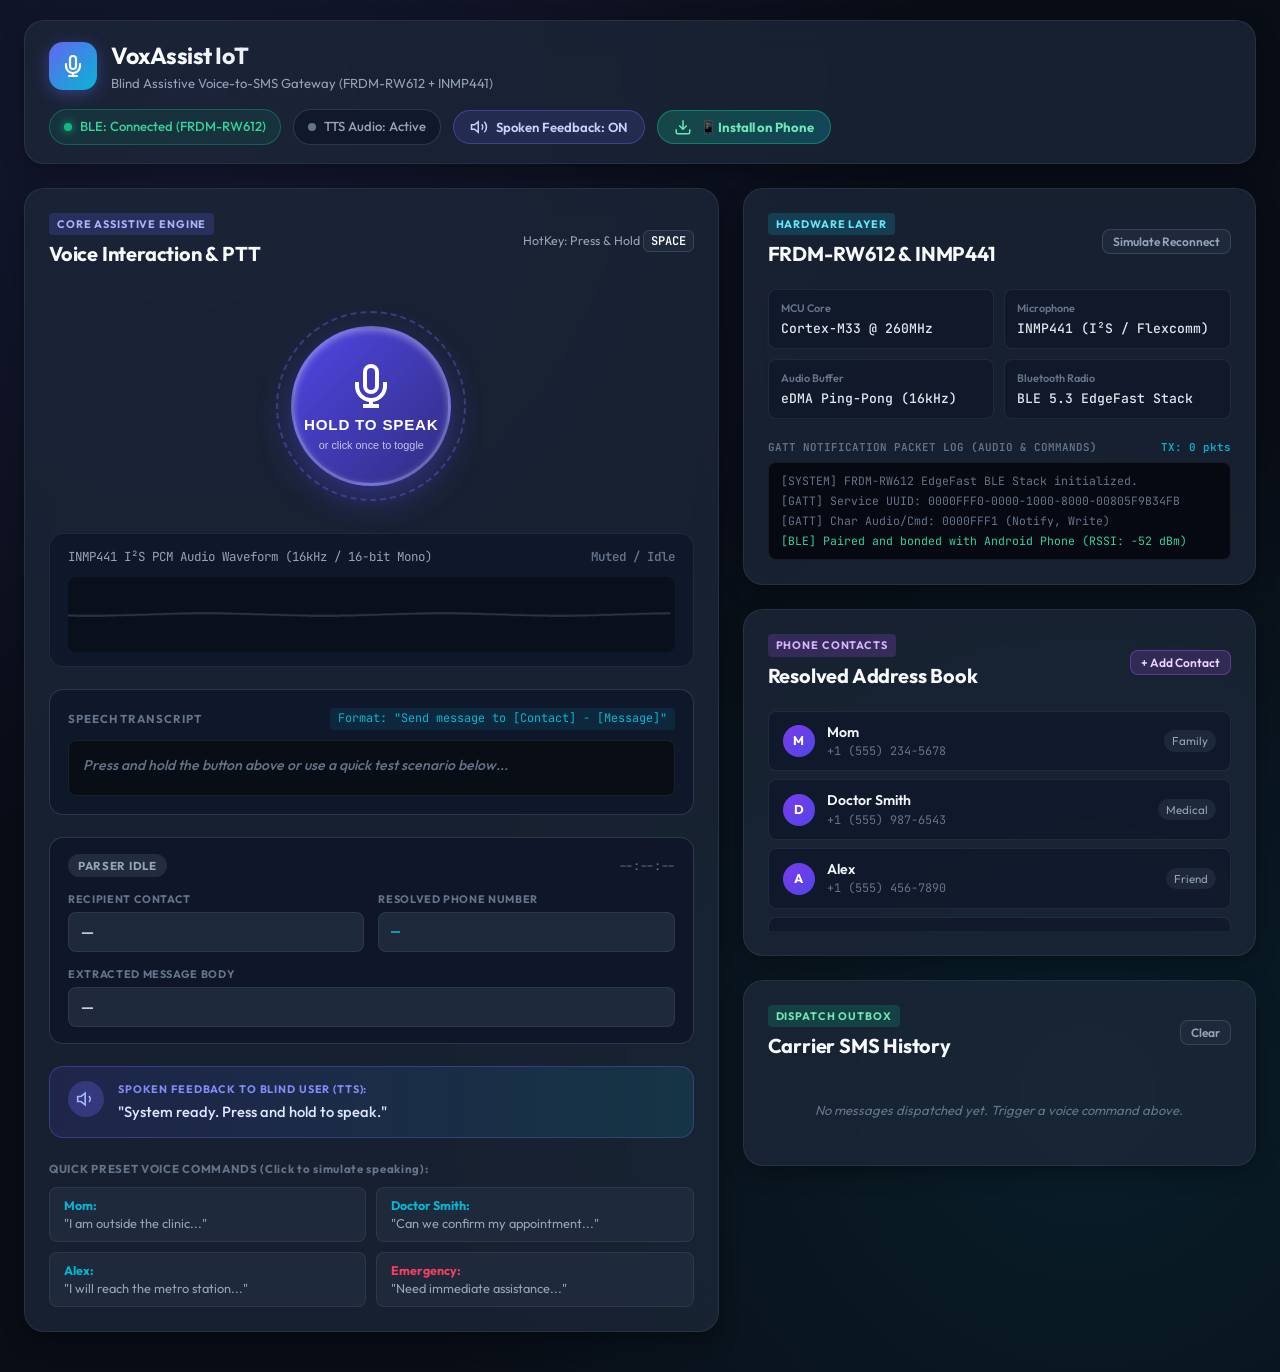
==== index.html @ 026b7c47 "Initial commit: VoxAssist assistive voice-to-SMS system with Android Studio project and GitHub Actio" ====
<!DOCTYPE html>
<html lang="en">
<head>
  <meta charset="UTF-8">
  <meta name="viewport" content="width=device-width, initial-scale=1.0">
  <meta name="description" content="Assistive Voice-to-SMS Companion for Blind Users - FRDM-RW612 & INMP441 Microcontroller Bluetooth Interface Simulator">
  <title>VoxAssist - Voice to SMS Assistive Companion</title>
  <link rel="manifest" href="manifest.json">
  <meta name="theme-color" content="#4f46e5">
  <link rel="apple-touch-icon" href="icon-192.png">
  <link rel="preconnect" href="https://fonts.googleapis.com">
  <link rel="preconnect" href="https://fonts.gstatic.com" crossorigin>
  <link href="https://fonts.googleapis.com/css2?family=Outfit:wght@300;400;500;600;700;800&family=JetBrains+Mono:wght@400;500;600&display=swap" rel="stylesheet">
  <link rel="stylesheet" href="style.css">
</head>
<body>
  <div class="app-container">
    <!-- Top Navigation Header -->
    <header class="app-header">
      <div class="brand">
        <div class="brand-icon">
          <svg width="24" height="24" viewBox="0 0 24 24" fill="none" stroke="currentColor" stroke-width="2.2" stroke-linecap="round" stroke-linejoin="round">
            <path d="M12 2a3 3 0 0 0-3 3v7a3 3 0 0 0 6 0V5a3 3 0 0 0-3-3Z"/>
            <path d="M19 10v2a7 7 0 0 1-14 0v-2"/>
            <line x1="12" x2="12" y1="19" y2="22"/>
            <line x1="8" x2="16" y1="22" y2="22"/>
          </svg>
        </div>
        <div>
          <h1>VoxAssist IoT</h1>
          <p class="subtitle">Blind Assistive Voice-to-SMS Gateway (FRDM-RW612 + INMP441)</p>
        </div>
      </div>

      <!-- Live Connection Pills -->
      <div class="header-status-group">
        <div class="status-pill connected" id="bleStatusPill">
          <span class="status-dot"></span>
          <span class="status-label">BLE: Connected (FRDM-RW612)</span>
        </div>
        <div class="status-pill" id="ttsStatusPill">
          <span class="status-dot"></span>
          <span class="status-label">TTS Audio: Active</span>
        </div>
        <button class="settings-btn" id="ttsVoiceToggleBtn" title="Toggle Spoken Feedback Voice">
          <svg width="18" height="18" viewBox="0 0 24 24" fill="none" stroke="currentColor" stroke-width="2">
            <polygon points="11 5 6 9 2 9 2 15 6 15 11 19 11 5"/>
            <path d="M15.54 8.46a5 5 0 0 1 0 7.07"/>
            <path d="M19.07 4.93a10 10 0 0 1 0 14.14"/>
          </svg>
          <span id="ttsBtnText">Spoken Feedback: ON</span>
        </button>
        <button class="settings-btn install-btn" id="installPwaBtn" title="Install VoxAssist on your Phone">
          <svg width="18" height="18" viewBox="0 0 24 24" fill="none" stroke="currentColor" stroke-width="2">
            <path d="M21 15v4a2 2 0 0 1-2 2H5a2 2 0 0 1-2-2v-4"/>
            <polyline points="7 10 12 15 17 10"/>
            <line x1="12" y1="15" x2="12" y2="3"/>
          </svg>
          <span id="installBtnText">📱 Install on Phone</span>
        </button>
      </div>
    </header>

    <!-- Main Workspace Grid -->
    <main class="main-layout">
      <!-- Left Column: Core Voice Interaction & Accessibility Console -->
      <section class="panel voice-panel" aria-labelledby="voiceConsoleHeading">
        <div class="panel-header">
          <div class="panel-title-wrap">
            <span class="panel-badge">CORE ASSISTIVE ENGINE</span>
            <h2 id="voiceConsoleHeading">Voice Interaction & PTT</h2>
          </div>
          <span class="assistive-hint">HotKey: Press & Hold <kbd>SPACE</kbd></span>
        </div>

        <!-- Big Tactile Push-To-Talk Button -->
        <div class="ptt-container">
          <button id="pttButton" class="ptt-btn" aria-label="Push to Talk. Press and hold to speak your message command.">
            <div class="ptt-ring-pulse"></div>
            <div class="ptt-inner">
              <svg class="mic-icon" width="48" height="48" viewBox="0 0 24 24" fill="none" stroke="currentColor" stroke-width="2">
                <path d="M12 2a3 3 0 0 0-3 3v7a3 3 0 0 0 6 0V5a3 3 0 0 0-3-3Z"/>
                <path d="M19 10v2a7 7 0 0 1-14 0v-2"/>
                <line x1="12" x2="12" y1="19" y2="22"/>
                <line x1="8" x2="16" y1="22" y2="22"/>
              </svg>
              <span class="ptt-text" id="pttLabel">HOLD TO SPEAK</span>
              <span class="ptt-subtext" id="pttSubLabel">or click once to toggle</span>
            </div>
          </button>
        </div>

        <!-- Live Audio Waveform Canvas -->
        <div class="waveform-card">
          <div class="waveform-header">
            <span>INMP441 I²S PCM Audio Waveform (16kHz / 16-bit Mono)</span>
            <span class="level-indicator" id="micLevelLabel">0 dB</span>
          </div>
          <canvas id="waveformCanvas" width="540" height="90"></canvas>
        </div>

        <!-- Live Transcription & NLP Parser Box -->
        <div class="transcription-card">
          <div class="card-label-row">
            <span class="card-label">SPEECH TRANSCRIPT</span>
            <span class="format-rule">Format: "Send message to [Contact] - [Message]"</span>
          </div>
          <div class="transcript-display" id="transcriptDisplay" role="status" aria-live="polite">
            <p class="placeholder-text">Press and hold the button above or use a quick test scenario below...</p>
          </div>
        </div>

        <!-- Parsed Intent Result Card -->
        <div class="intent-card" id="intentCard">
          <div class="intent-header">
            <span class="intent-status-badge" id="intentStatusBadge">PARSER IDLE</span>
            <span class="timestamp" id="intentTime">--:--:--</span>
          </div>
          <div class="intent-grid">
            <div class="intent-item">
              <span class="intent-label">RECIPIENT CONTACT</span>
              <div class="intent-value" id="intentContact">—</div>
            </div>
            <div class="intent-item">
              <span class="intent-label">RESOLVED PHONE NUMBER</span>
              <div class="intent-value number" id="intentPhone">—</div>
            </div>
            <div class="intent-item full-width">
              <span class="intent-label">EXTRACTED MESSAGE BODY</span>
              <div class="intent-value message" id="intentMessage">—</div>
            </div>
          </div>
        </div>

        <!-- Spoken Feedback Announcement Banner -->
        <div class="speech-announcement-card" id="announcementCard">
          <div class="audio-feedback-icon">
            <svg width="20" height="20" viewBox="0 0 24 24" fill="none" stroke="currentColor" stroke-width="2">
              <polygon points="11 5 6 9 2 9 2 15 6 15 11 19 11 5"/>
              <path d="M15.54 8.46a5 5 0 0 1 0 7.07"/>
            </svg>
          </div>
          <div class="speech-text-wrap">
            <span class="speech-label">SPOKEN FEEDBACK TO BLIND USER (TTS):</span>
            <p class="speech-content" id="speechFeedbackText">"System ready. Press and hold to speak."</p>
          </div>
        </div>

        <!-- One-Click Preset Test Phrases for Instant Testing -->
        <div class="presets-section">
          <div class="presets-header">
            <span>QUICK PRESET VOICE COMMANDS (Click to simulate speaking):</span>
          </div>
          <div class="presets-grid">
            <button class="preset-btn" data-command="Send message to Mom - I am outside the clinic, please pick me up">
              <span class="preset-contact">Mom:</span>
              <span class="preset-msg">"I am outside the clinic..."</span>
            </button>
            <button class="preset-btn" data-command="Send message to Doctor Smith - Can we confirm my appointment for tomorrow at 3 PM">
              <span class="preset-contact">Doctor Smith:</span>
              <span class="preset-msg">"Can we confirm my appointment..."</span>
            </button>
            <button class="preset-btn" data-command="Send message to Alex - I will reach the metro station in ten minutes">
              <span class="preset-contact">Alex:</span>
              <span class="preset-msg">"I will reach the metro station..."</span>
            </button>
            <button class="preset-btn alert-preset" data-command="Send message to Emergency Services - Need immediate assistance at main gate">
              <span class="preset-contact">Emergency:</span>
              <span class="preset-msg">"Need immediate assistance..."</span>
            </button>
          </div>
        </div>
      </section>

      <!-- Right Column: Hardware Telemetry, Contacts & SMS Outbox -->
      <section class="side-layout">
        <!-- Hardware State: FRDM-RW612 + INMP441 + BLE -->
        <div class="panel hardware-panel">
          <div class="panel-header">
            <div class="panel-title-wrap">
              <span class="panel-badge cyan">HARDWARE LAYER</span>
              <h2>FRDM-RW612 & INMP441</h2>
            </div>
            <button class="small-outline-btn" id="reconnectBleBtn">Simulate Reconnect</button>
          </div>

          <div class="hw-spec-grid">
            <div class="spec-card">
              <span class="spec-label">MCU Core</span>
              <span class="spec-value">Cortex-M33 @ 260MHz</span>
            </div>
            <div class="spec-card">
              <span class="spec-label">Microphone</span>
              <span class="spec-value">INMP441 (I²S / Flexcomm)</span>
            </div>
            <div class="spec-card">
              <span class="spec-label">Audio Buffer</span>
              <span class="spec-value">eDMA Ping-Pong (16kHz)</span>
            </div>
            <div class="spec-card">
              <span class="spec-label">Bluetooth Radio</span>
              <span class="spec-value">BLE 5.3 EdgeFast Stack</span>
            </div>
          </div>

          <!-- BLE Live Packet Stream Terminal -->
          <div class="ble-terminal-wrap">
            <div class="terminal-header">
              <span>GATT NOTIFICATION PACKET LOG (AUDIO & COMMANDS)</span>
              <span class="tx-badge" id="txPktCount">TX: 0 pkts</span>
            </div>
            <div class="terminal-output" id="blePacketLog">
              <div class="log-line sys">[SYSTEM] FRDM-RW612 EdgeFast BLE Stack initialized.</div>
              <div class="log-line sys">[GATT] Service UUID: 0000FFF0-0000-1000-8000-00805F9B34FB</div>
              <div class="log-line sys">[GATT] Char Audio/Cmd: 0000FFF1 (Notify, Write)</div>
              <div class="log-line success">[BLE] Paired and bonded with Android Phone (RSSI: -52 dBm)</div>
            </div>
          </div>
        </div>

        <!-- Phone Contact Book (Address Book) -->
        <div class="panel contacts-panel">
          <div class="panel-header">
            <div class="panel-title-wrap">
              <span class="panel-badge purple">PHONE CONTACTS</span>
              <h2>Resolved Address Book</h2>
            </div>
            <button class="add-contact-btn" id="openAddContactBtn">+ Add Contact</button>
          </div>

          <div class="contacts-list" id="contactsList">
            <!-- Dynamically populated via app.js -->
          </div>
        </div>

        <!-- Sent SMS Outbox / Message History -->
        <div class="panel outbox-panel">
          <div class="panel-header">
            <div class="panel-title-wrap">
              <span class="panel-badge emerald">DISPATCH OUTBOX</span>
              <h2>Carrier SMS History</h2>
            </div>
            <button class="clear-btn" id="clearOutboxBtn">Clear</button>
          </div>

          <div class="outbox-list" id="outboxList">
            <p class="empty-state">No messages dispatched yet. Trigger a voice command above.</p>
          </div>
        </div>
      </section>
    </main>

    <!-- Modal: Add New Contact -->
    <div class="modal-backdrop" id="contactModalBackdrop" hidden>
      <div class="modal-card" role="dialog" aria-modal="true" aria-labelledby="modalTitle">
        <div class="modal-header">
          <h3 id="modalTitle">Add New Contact</h3>
          <button class="close-modal-btn" id="closeModalBtn" aria-label="Close dialog">&times;</button>
        </div>
        <form id="addContactForm">
          <div class="form-group">
            <label for="newContactName">Contact Name / Nickname</label>
            <input type="text" id="newContactName" placeholder="e.g. Sister, John, Caregiver" required>
          </div>
          <div class="form-group">
            <label for="newContactPhone">Mobile Phone Number</label>
            <input type="tel" id="newContactPhone" placeholder="+1 (555) 000-0000" required>
          </div>
          <div class="form-group">
            <label for="newContactRelation">Relationship / Note</label>
            <input type="text" id="newContactRelation" placeholder="e.g. Family, Doctor, Neighbor">
          </div>
          <div class="modal-actions">
            <button type="button" class="btn-secondary" id="cancelModalBtn">Cancel</button>
            <button type="submit" class="btn-primary">Save Contact</button>
          </div>
        </form>
      </div>
    </div>
  </div>

  <script src="app.js"></script>
</body>
</html>
---- style.css ----
/* ==========================================================================
   VoxAssist - Assistive Voice-to-SMS Web Application & IoT Simulator
   Style System: High-contrast Dark Theme, Glassmorphism, Micro-Animations
   ========================================================================== */

:root {
  /* Color Palette */
  --bg-primary: #090d16;
  --bg-secondary: #0f172a;
  --bg-surface: #1e293b;
  --bg-surface-elevated: #283548;
  --bg-glass: rgba(30, 41, 59, 0.72);
  --bg-glass-card: rgba(15, 23, 42, 0.78);

  --border-subtle: rgba(148, 163, 184, 0.12);
  --border-medium: rgba(148, 163, 184, 0.22);
  --border-focus: rgba(99, 102, 241, 0.6);

  /* Accent Colors */
  --accent-primary: #6366f1; /* Indigo */
  --accent-primary-hover: #4f46e5;
  --accent-cyan: #06b6d4;
  --accent-cyan-glow: rgba(6, 182, 212, 0.35);
  --accent-emerald: #10b981;
  --accent-emerald-glow: rgba(16, 185, 129, 0.35);
  --accent-rose: #f43f5e;
  --accent-rose-glow: rgba(244, 63, 94, 0.4);
  --accent-amber: #f59e0b;
  --accent-purple: #a855f7;

  /* Typography Colors */
  --text-main: #f8fafc;
  --text-secondary: #94a3b8;
  --text-muted: #64748b;
  --text-highlight: #ffffff;

  /* Shadows */
  --shadow-sm: 0 2px 8px rgba(0, 0, 0, 0.3);
  --shadow-md: 0 8px 24px -4px rgba(0, 0, 0, 0.45);
  --shadow-glow: 0 0 35px rgba(99, 102, 241, 0.3);

  /* Fonts */
  --font-main: 'Outfit', -apple-system, BlinkMacSystemFont, 'Segoe UI', Roboto, sans-serif;
  --font-mono: 'JetBrains Mono', 'Fira Code', monospace;

  /* Layout */
  --radius-sm: 8px;
  --radius-md: 14px;
  --radius-lg: 20px;
  --radius-full: 9999px;
  --transition: all 0.22s cubic-bezier(0.16, 1, 0.3, 1);
}

/* Reset & Box Sizing */
*, *::before, *::after {
  box-sizing: border-box;
  margin: 0;
  padding: 0;
}

body {
  font-family: var(--font-main);
  background: var(--bg-primary);
  background-image: 
    radial-gradient(circle at 15% 10%, rgba(99, 102, 241, 0.12) 0%, transparent 45%),
    radial-gradient(circle at 85% 80%, rgba(6, 182, 212, 0.1) 0%, transparent 45%);
  color: var(--text-main);
  min-height: 100vh;
  line-height: 1.5;
  -webkit-font-smoothing: antialiased;
  overflow-x: hidden;
}

/* App Wrapper */
.app-container {
  max-width: 1440px;
  margin: 0 auto;
  padding: 20px 24px 40px;
  display: flex;
  flex-direction: column;
  gap: 24px;
}

/* ==========================================================================
   Header Component
   ========================================================================== */
.app-header {
  display: flex;
  align-items: center;
  justify-content: space-between;
  padding: 18px 24px;
  background: var(--bg-glass);
  backdrop-filter: blur(16px);
  -webkit-backdrop-filter: blur(16px);
  border: 1px solid var(--border-subtle);
  border-radius: var(--radius-lg);
  box-shadow: var(--shadow-md);
  flex-wrap: wrap;
  gap: 16px;
}

.brand {
  display: flex;
  align-items: center;
  gap: 14px;
}

.brand-icon {
  width: 48px;
  height: 48px;
  background: linear-gradient(135deg, var(--accent-primary), var(--accent-cyan));
  border-radius: 14px;
  display: flex;
  align-items: center;
  justify-content: center;
  color: #fff;
  box-shadow: 0 4px 16px rgba(99, 102, 241, 0.4);
}

.brand h1 {
  font-size: 1.45rem;
  font-weight: 700;
  letter-spacing: -0.02em;
  background: linear-gradient(90deg, #ffffff, #cbd5e1);
  -webkit-background-clip: text;
  -webkit-text-fill-color: transparent;
}

.brand .subtitle {
  font-size: 0.82rem;
  color: var(--text-secondary);
  font-weight: 400;
}

.header-status-group {
  display: flex;
  align-items: center;
  gap: 12px;
  flex-wrap: wrap;
}

.status-pill {
  display: flex;
  align-items: center;
  gap: 8px;
  padding: 7px 14px;
  background: rgba(15, 23, 42, 0.8);
  border: 1px solid var(--border-medium);
  border-radius: var(--radius-full);
  font-size: 0.82rem;
  font-weight: 500;
  color: var(--text-secondary);
}

.status-pill.connected {
  border-color: rgba(16, 185, 129, 0.35);
  background: rgba(16, 185, 129, 0.1);
  color: #34d399;
}

.status-dot {
  width: 8px;
  height: 8px;
  border-radius: 50%;
  background: var(--text-muted);
}

.status-pill.connected .status-dot {
  background: var(--accent-emerald);
  box-shadow: 0 0 8px var(--accent-emerald);
  animation: pulse-dot 2s infinite;
}

@keyframes pulse-dot {
  0%, 100% { opacity: 1; transform: scale(1); }
  50% { opacity: 0.5; transform: scale(0.85); }
}

.settings-btn {
  display: flex;
  align-items: center;
  gap: 8px;
  background: rgba(99, 102, 241, 0.15);
  border: 1px solid rgba(99, 102, 241, 0.4);
  color: #c7d2fe;
  padding: 7px 16px;
  border-radius: var(--radius-full);
  font-size: 0.82rem;
  font-family: inherit;
  font-weight: 600;
  cursor: pointer;
  transition: var(--transition);
}

.settings-btn:hover {
  background: rgba(99, 102, 241, 0.28);
  transform: translateY(-1px);
}

.install-btn {
  background: linear-gradient(135deg, rgba(16, 185, 129, 0.25), rgba(6, 182, 212, 0.25));
  border-color: rgba(16, 185, 129, 0.5);
  color: #6ee7b7;
  font-weight: 700;
}

.install-btn:hover {
  background: linear-gradient(135deg, rgba(16, 185, 129, 0.4), rgba(6, 182, 212, 0.4));
  box-shadow: 0 0 16px rgba(16, 185, 129, 0.4);
  color: #fff;
}

/* ==========================================================================
   Main Grid Layout
   ========================================================================== */
.main-layout {
  display: grid;
  grid-template-columns: 1.15fr 0.85fr;
  gap: 24px;
}

@media (max-width: 1040px) {
  .main-layout {
    grid-template-columns: 1fr;
  }
}

/* Panel Containers */
.panel {
  background: var(--bg-glass);
  backdrop-filter: blur(14px);
  -webkit-backdrop-filter: blur(14px);
  border: 1px solid var(--border-subtle);
  border-radius: var(--radius-lg);
  padding: 24px;
  display: flex;
  flex-direction: column;
  gap: 20px;
  box-shadow: var(--shadow-md);
  transition: var(--transition);
}

.panel:hover {
  border-color: var(--border-medium);
}

.panel-header {
  display: flex;
  align-items: center;
  justify-content: space-between;
  flex-wrap: wrap;
  gap: 10px;
}

.panel-title-wrap {
  display: flex;
  flex-direction: column;
  gap: 4px;
}

.panel-badge {
  font-size: 0.68rem;
  font-weight: 700;
  letter-spacing: 0.08em;
  padding: 3px 8px;
  border-radius: 4px;
  background: rgba(99, 102, 241, 0.2);
  color: #a5b4fc;
  width: fit-content;
}

.panel-badge.cyan {
  background: rgba(6, 182, 212, 0.2);
  color: #67e8f9;
}

.panel-badge.purple {
  background: rgba(168, 85, 247, 0.2);
  color: #d8b4fe;
}

.panel-badge.emerald {
  background: rgba(16, 185, 129, 0.2);
  color: #6ee7b7;
}

.panel-header h2 {
  font-size: 1.25rem;
  font-weight: 700;
  letter-spacing: -0.01em;
}

.assistive-hint {
  font-size: 0.78rem;
  color: var(--text-secondary);
}

.assistive-hint kbd {
  background: var(--bg-surface);
  border: 1px solid var(--border-medium);
  padding: 2px 7px;
  border-radius: 6px;
  font-family: var(--font-mono);
  font-size: 0.75rem;
  color: #fff;
  font-weight: 600;
}

/* ==========================================================================
   Voice Interaction Section & Big PTT Button
   ========================================================================== */
.voice-panel {
  display: flex;
  flex-direction: column;
  gap: 22px;
}

.ptt-container {
  display: flex;
  justify-content: center;
  align-items: center;
  padding: 20px 0 10px;
}

.ptt-btn {
  position: relative;
  width: 190px;
  height: 190px;
  border-radius: 50%;
  border: none;
  background: none;
  cursor: pointer;
  outline: none;
  display: flex;
  align-items: center;
  justify-content: center;
  transition: transform 0.2s cubic-bezier(0.34, 1.56, 0.64, 1);
  user-select: none;
  -webkit-tap-highlight-color: transparent;
}

.ptt-inner {
  width: 160px;
  height: 160px;
  border-radius: 50%;
  background: linear-gradient(135deg, #4f46e5 0%, #312e81 100%);
  display: flex;
  flex-direction: column;
  align-items: center;
  justify-content: center;
  gap: 6px;
  color: #fff;
  box-shadow: 0 12px 32px rgba(79, 70, 229, 0.45), inset 0 2px 6px rgba(255, 255, 255, 0.3);
  border: 3px solid rgba(199, 210, 254, 0.35);
  transition: all 0.25s ease;
  z-index: 2;
}

.ptt-ring-pulse {
  position: absolute;
  top: 0;
  left: 0;
  width: 100%;
  height: 100%;
  border-radius: 50%;
  border: 2px dashed rgba(99, 102, 241, 0.4);
  transition: all 0.3s ease;
  z-index: 1;
}

.ptt-btn:hover .ptt-inner {
  transform: scale(1.04);
  box-shadow: 0 16px 40px rgba(99, 102, 241, 0.6), inset 0 2px 8px rgba(255, 255, 255, 0.4);
  border-color: rgba(199, 210, 254, 0.7);
}

.ptt-btn:active .ptt-inner,
.ptt-btn.recording .ptt-inner {
  transform: scale(0.96);
  background: linear-gradient(135deg, #e11d48 0%, #881337 100%);
  box-shadow: 0 0 45px rgba(225, 29, 72, 0.7), inset 0 2px 6px rgba(255, 255, 255, 0.3);
  border-color: #fda4af;
}

.ptt-btn.recording .ptt-ring-pulse {
  border-color: #f43f5e;
  animation: ptt-pulse 1.2s infinite ease-out;
}

@keyframes ptt-pulse {
  0% { transform: scale(0.9); opacity: 1; border-width: 4px; }
  100% { transform: scale(1.35); opacity: 0; border-width: 1px; }
}

.ptt-text {
  font-weight: 800;
  font-size: 0.95rem;
  letter-spacing: 0.05em;
}

.ptt-subtext {
  font-size: 0.68rem;
  color: rgba(255, 255, 255, 0.7);
}

/* ==========================================================================
   Waveform Canvas Display
   ========================================================================== */
.waveform-card {
  background: var(--bg-glass-card);
  border: 1px solid var(--border-subtle);
  border-radius: var(--radius-md);
  padding: 14px 18px;
  display: flex;
  flex-direction: column;
  gap: 10px;
}

.waveform-header {
  display: flex;
  align-items: center;
  justify-content: space-between;
  font-size: 0.78rem;
  color: var(--text-secondary);
  font-family: var(--font-mono);
}

.level-indicator {
  color: var(--accent-cyan);
  font-weight: 600;
}

#waveformCanvas {
  width: 100%;
  height: 75px;
  border-radius: var(--radius-sm);
  background: rgba(10, 15, 26, 0.85);
  display: block;
}

/* ==========================================================================
   Transcription & Parsed Intent
   ========================================================================== */
.transcription-card {
  background: var(--bg-glass-card);
  border: 1px solid var(--border-medium);
  border-radius: var(--radius-md);
  padding: 18px;
  display: flex;
  flex-direction: column;
  gap: 10px;
}

.card-label-row {
  display: flex;
  justify-content: space-between;
  align-items: center;
  flex-wrap: wrap;
  gap: 8px;
}

.card-label {
  font-size: 0.72rem;
  font-weight: 700;
  letter-spacing: 0.08em;
  color: var(--text-muted);
}

.format-rule {
  font-size: 0.74rem;
  font-family: var(--font-mono);
  color: var(--accent-cyan);
  background: rgba(6, 182, 212, 0.1);
  padding: 2px 8px;
  border-radius: 4px;
}

.transcript-display {
  min-height: 56px;
  background: var(--bg-primary);
  border: 1px solid var(--border-subtle);
  border-radius: var(--radius-sm);
  padding: 14px;
  font-size: 1.05rem;
  line-height: 1.45;
  color: var(--text-highlight);
  font-weight: 500;
  transition: var(--transition);
}

.transcript-display.live {
  border-color: var(--accent-primary);
  box-shadow: 0 0 15px rgba(99, 102, 241, 0.25);
}

.placeholder-text {
  color: var(--text-muted);
  font-size: 0.88rem;
  font-style: italic;
}

/* Intent Extraction Card */
.intent-card {
  background: rgba(15, 23, 42, 0.9);
  border: 1px solid var(--border-medium);
  border-radius: var(--radius-md);
  padding: 16px 18px;
  display: flex;
  flex-direction: column;
  gap: 14px;
}

.intent-header {
  display: flex;
  justify-content: space-between;
  align-items: center;
}

.intent-status-badge {
  font-size: 0.72rem;
  font-weight: 700;
  letter-spacing: 0.06em;
  padding: 3px 10px;
  border-radius: var(--radius-full);
  background: rgba(148, 163, 184, 0.15);
  color: var(--text-secondary);
}

.intent-status-badge.parsed {
  background: rgba(16, 185, 129, 0.2);
  color: #34d399;
}

.intent-status-badge.failed {
  background: rgba(244, 63, 94, 0.2);
  color: #fb7185;
}

.timestamp {
  font-family: var(--font-mono);
  font-size: 0.75rem;
  color: var(--text-muted);
}

.intent-grid {
  display: grid;
  grid-template-columns: 1fr 1fr;
  gap: 14px;
}

.intent-item {
  display: flex;
  flex-direction: column;
  gap: 4px;
}

.intent-item.full-width {
  grid-column: 1 / -1;
}

.intent-label {
  font-size: 0.68rem;
  font-weight: 700;
  letter-spacing: 0.06em;
  color: var(--text-muted);
}

.intent-value {
  font-size: 0.95rem;
  font-weight: 600;
  color: #cbd5e1;
  background: var(--bg-surface);
  padding: 8px 12px;
  border-radius: var(--radius-sm);
  border: 1px solid var(--border-subtle);
  min-height: 38px;
  display: flex;
  align-items: center;
}

.intent-value.number {
  font-family: var(--font-mono);
  color: var(--accent-cyan);
}

.intent-value.message {
  color: #f1f5f9;
  font-weight: 500;
}

/* ==========================================================================
   Spoken Feedback Banner (Accessibility Voice Output)
   ========================================================================== */
.speech-announcement-card {
  display: flex;
  align-items: flex-start;
  gap: 14px;
  background: linear-gradient(90deg, rgba(79, 70, 229, 0.15), rgba(6, 182, 212, 0.12));
  border: 1px solid rgba(99, 102, 241, 0.35);
  border-radius: var(--radius-md);
  padding: 14px 18px;
}

.audio-feedback-icon {
  width: 36px;
  height: 36px;
  border-radius: 50%;
  background: rgba(99, 102, 241, 0.3);
  display: flex;
  align-items: center;
  justify-content: center;
  color: #a5b4fc;
  flex-shrink: 0;
}

.speech-text-wrap {
  display: flex;
  flex-direction: column;
  gap: 3px;
}

.speech-label {
  font-size: 0.68rem;
  font-weight: 700;
  letter-spacing: 0.08em;
  color: #818cf8;
}

.speech-content {
  font-size: 0.92rem;
  font-weight: 500;
  color: #e0e7ff;
}

/* ==========================================================================
   Quick Presets for Fast Testing
   ========================================================================== */
.presets-section {
  display: flex;
  flex-direction: column;
  gap: 10px;
}

.presets-header {
  font-size: 0.72rem;
  font-weight: 700;
  letter-spacing: 0.06em;
  color: var(--text-muted);
}

.presets-grid {
  display: grid;
  grid-template-columns: 1fr 1fr;
  gap: 10px;
}

@media (max-width: 600px) {
  .presets-grid {
    grid-template-columns: 1fr;
  }
}

.preset-btn {
  background: var(--bg-surface);
  border: 1px solid var(--border-subtle);
  border-radius: var(--radius-sm);
  padding: 10px 14px;
  text-align: left;
  cursor: pointer;
  display: flex;
  flex-direction: column;
  gap: 2px;
  transition: var(--transition);
  font-family: inherit;
}

.preset-btn:hover {
  background: var(--bg-surface-elevated);
  border-color: var(--accent-primary);
  transform: translateY(-2px);
  box-shadow: 0 4px 12px rgba(0, 0, 0, 0.3);
}

.preset-contact {
  font-size: 0.78rem;
  font-weight: 700;
  color: var(--accent-cyan);
}

.preset-msg {
  font-size: 0.8rem;
  color: var(--text-secondary);
  white-space: nowrap;
  overflow: hidden;
  text-overflow: ellipsis;
}

.preset-btn.alert-preset:hover {
  border-color: var(--accent-rose);
}

.preset-btn.alert-preset .preset-contact {
  color: var(--accent-rose);
}

/* ==========================================================================
   Right Column (Side Layout: Hardware, Contacts, Outbox)
   ========================================================================== */
.side-layout {
  display: flex;
  flex-direction: column;
  gap: 24px;
}

/* Hardware Telemetry Panel */
.hw-spec-grid {
  display: grid;
  grid-template-columns: repeat(2, 1fr);
  gap: 10px;
}

.spec-card {
  background: rgba(15, 23, 42, 0.75);
  border: 1px solid var(--border-subtle);
  border-radius: var(--radius-sm);
  padding: 10px 12px;
  display: flex;
  flex-direction: column;
  gap: 2px;
}

.spec-label {
  font-size: 0.68rem;
  font-weight: 600;
  color: var(--text-muted);
}

.spec-value {
  font-size: 0.82rem;
  font-family: var(--font-mono);
  color: #e2e8f0;
  font-weight: 500;
}

/* BLE Packet Terminal */
.ble-terminal-wrap {
  display: flex;
  flex-direction: column;
  gap: 6px;
}

.terminal-header {
  display: flex;
  justify-content: space-between;
  align-items: center;
  font-size: 0.68rem;
  font-family: var(--font-mono);
  color: var(--text-muted);
  font-weight: 600;
}

.tx-badge {
  color: var(--accent-cyan);
}

.terminal-output {
  background: #060911;
  border: 1px solid var(--border-subtle);
  border-radius: var(--radius-sm);
  padding: 10px 12px;
  font-family: var(--font-mono);
  font-size: 0.72rem;
  max-height: 120px;
  overflow-y: auto;
  display: flex;
  flex-direction: column;
  gap: 4px;
}

.log-line {
  color: #94a3b8;
  line-height: 1.4;
}

.log-line.sys {
  color: #64748b;
}

.log-line.success {
  color: #34d399;
}

.log-line.tx {
  color: #38bdf8;
}

.log-line.err {
  color: #fb7185;
}

/* Buttons inside headers */
.small-outline-btn,
.add-contact-btn,
.clear-btn {
  background: var(--bg-surface);
  border: 1px solid var(--border-medium);
  color: var(--text-secondary);
  font-size: 0.75rem;
  font-weight: 600;
  padding: 4px 10px;
  border-radius: var(--radius-sm);
  cursor: pointer;
  font-family: inherit;
  transition: var(--transition);
}

.small-outline-btn:hover,
.clear-btn:hover {
  background: var(--bg-surface-elevated);
  color: #fff;
  border-color: var(--text-muted);
}

.add-contact-btn {
  background: rgba(168, 85, 247, 0.18);
  border-color: rgba(168, 85, 247, 0.4);
  color: #e9d5ff;
}

.add-contact-btn:hover {
  background: rgba(168, 85, 247, 0.32);
}

/* Contacts Panel */
.contacts-list {
  display: flex;
  flex-direction: column;
  gap: 8px;
  max-height: 220px;
  overflow-y: auto;
}

.contact-item {
  display: flex;
  align-items: center;
  justify-content: space-between;
  padding: 10px 14px;
  background: rgba(15, 23, 42, 0.7);
  border: 1px solid var(--border-subtle);
  border-radius: var(--radius-sm);
  transition: var(--transition);
  cursor: pointer;
}

.contact-item:hover {
  background: var(--bg-surface);
  border-color: var(--accent-purple);
  transform: translateX(3px);
}

.contact-info-wrap {
  display: flex;
  align-items: center;
  gap: 12px;
}

.contact-avatar {
  width: 32px;
  height: 32px;
  border-radius: 50%;
  background: linear-gradient(135deg, #7c3aed, #4f46e5);
  display: flex;
  align-items: center;
  justify-content: center;
  font-weight: 700;
  font-size: 0.8rem;
  color: #fff;
}

.contact-meta {
  display: flex;
  flex-direction: column;
}

.contact-name {
  font-size: 0.88rem;
  font-weight: 600;
  color: #f1f5f9;
}

.contact-phone {
  font-size: 0.74rem;
  font-family: var(--font-mono);
  color: var(--text-muted);
}

.contact-relation {
  font-size: 0.72rem;
  padding: 2px 8px;
  border-radius: var(--radius-full);
  background: rgba(148, 163, 184, 0.1);
  color: var(--text-secondary);
}

/* Outbox / Sent SMS History */
.outbox-list {
  display: flex;
  flex-direction: column;
  gap: 10px;
  max-height: 250px;
  overflow-y: auto;
}

.empty-state {
  font-size: 0.82rem;
  color: var(--text-muted);
  text-align: center;
  padding: 20px 0;
  font-style: italic;
}

.outbox-item {
  background: rgba(15, 23, 42, 0.8);
  border-left: 3px solid var(--accent-emerald);
  border-top: 1px solid var(--border-subtle);
  border-right: 1px solid var(--border-subtle);
  border-bottom: 1px solid var(--border-subtle);
  border-radius: 0 var(--radius-sm) var(--radius-sm) 0;
  padding: 12px 14px;
  display: flex;
  flex-direction: column;
  gap: 6px;
  animation: slide-in 0.3s ease-out;
}

@keyframes slide-in {
  from { opacity: 0; transform: translateY(-8px); }
  to { opacity: 1; transform: translateY(0); }
}

.outbox-header {
  display: flex;
  justify-content: space-between;
  align-items: center;
  font-size: 0.75rem;
}

.outbox-recipient {
  font-weight: 700;
  color: #34d399;
}

.outbox-time {
  font-family: var(--font-mono);
  color: var(--text-muted);
}

.outbox-body {
  font-size: 0.85rem;
  color: #e2e8f0;
}

.outbox-footer {
  display: flex;
  justify-content: space-between;
  align-items: center;
  font-size: 0.7rem;
  color: var(--text-muted);
  padding-top: 4px;
  border-top: 1px dashed var(--border-subtle);
}

.speak-sms-btn {
  background: none;
  border: none;
  color: var(--accent-cyan);
  cursor: pointer;
  font-size: 0.72rem;
  font-weight: 600;
  font-family: inherit;
  display: flex;
  align-items: center;
  gap: 4px;
}

.speak-sms-btn:hover {
  text-decoration: underline;
}

/* ==========================================================================
   Modal Dialog: Add Contact
   ========================================================================== */
.modal-backdrop {
  position: fixed;
  inset: 0;
  background: rgba(0, 0, 0, 0.75);
  backdrop-filter: blur(8px);
  display: flex;
  align-items: center;
  justify-content: center;
  padding: 20px;
  z-index: 1000;
}

.modal-backdrop[hidden] {
  display: none;
}

.modal-card {
  background: var(--bg-surface);
  border: 1px solid var(--border-medium);
  border-radius: var(--radius-md);
  width: 100%;
  max-width: 440px;
  padding: 24px;
  display: flex;
  flex-direction: column;
  gap: 18px;
  box-shadow: 0 20px 50px rgba(0, 0, 0, 0.6);
  animation: modal-pop 0.22s cubic-bezier(0.16, 1, 0.3, 1);
}

@keyframes modal-pop {
  from { opacity: 0; transform: scale(0.94); }
  to { opacity: 1; transform: scale(1); }
}

.modal-header {
  display: flex;
  justify-content: space-between;
  align-items: center;
}

.modal-header h3 {
  font-size: 1.15rem;
  font-weight: 700;
}

.close-modal-btn {
  background: none;
  border: none;
  font-size: 1.4rem;
  color: var(--text-muted);
  cursor: pointer;
  line-height: 1;
}

.close-modal-btn:hover {
  color: #fff;
}

#addContactForm {
  display: flex;
  flex-direction: column;
  gap: 14px;
}

.form-group {
  display: flex;
  flex-direction: column;
  gap: 6px;
}

.form-group label {
  font-size: 0.78rem;
  font-weight: 600;
  color: var(--text-secondary);
}

.form-group input {
  background: var(--bg-primary);
  border: 1px solid var(--border-medium);
  border-radius: var(--radius-sm);
  padding: 10px 12px;
  color: #fff;
  font-family: inherit;
  font-size: 0.9rem;
  outline: none;
  transition: var(--transition);
}

.form-group input:focus {
  border-color: var(--accent-primary);
  box-shadow: 0 0 10px rgba(99, 102, 241, 0.3);
}

.modal-actions {
  display: flex;
  justify-content: flex-end;
  gap: 10px;
  padding-top: 8px;
}

.btn-secondary {
  background: var(--bg-surface-elevated);
  border: 1px solid var(--border-medium);
  color: var(--text-secondary);
  padding: 8px 16px;
  border-radius: var(--radius-sm);
  font-weight: 600;
  cursor: pointer;
  font-family: inherit;
}

.btn-primary {
  background: var(--accent-primary);
  border: none;
  color: #fff;
  padding: 8px 18px;
  border-radius: var(--radius-sm);
  font-weight: 600;
  cursor: pointer;
  font-family: inherit;
  transition: var(--transition);
}

.btn-primary:hover {
  background: var(--accent-primary-hover);
}

/* Scrollbars */
::-webkit-scrollbar {
  width: 6px;
  height: 6px;
}

::-webkit-scrollbar-track {
  background: rgba(15, 23, 42, 0.5);
}

::-webkit-scrollbar-thumb {
  background: rgba(148, 163, 184, 0.25);
  border-radius: 4px;
}

::-webkit-scrollbar-thumb:hover {
  background: rgba(148, 163, 184, 0.4);
}
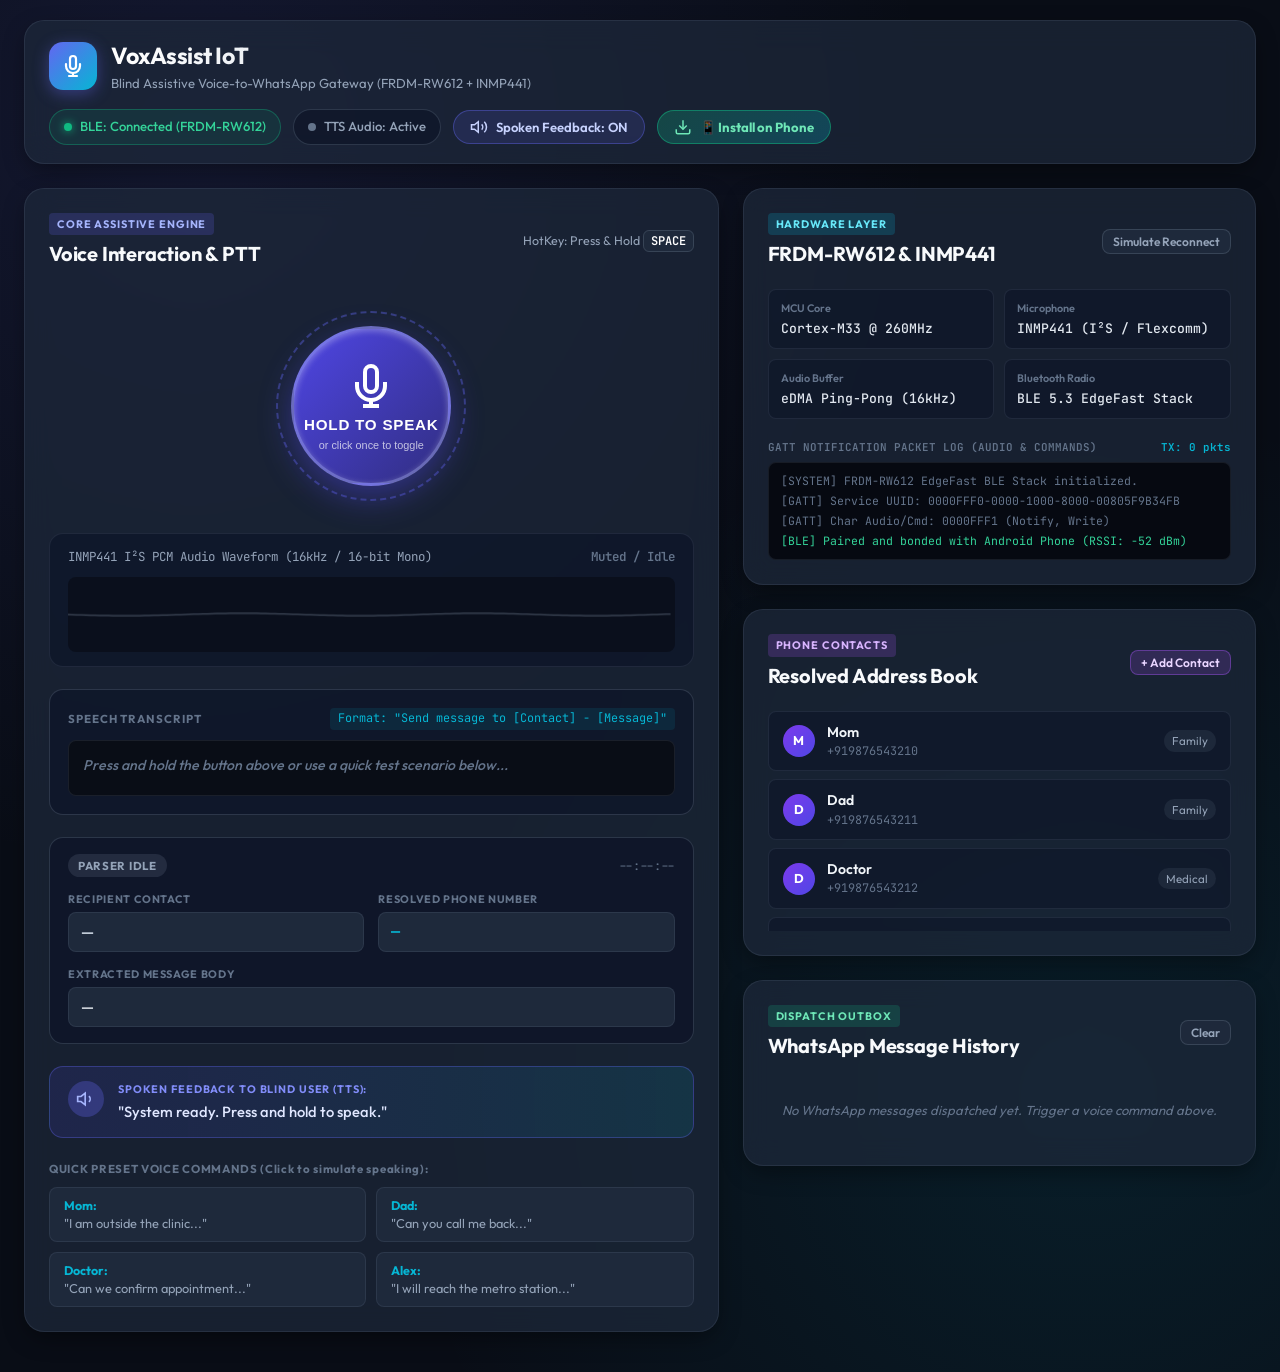
==== commit 5f93664e: "Convert entire app from SMS to WhatsApp: zero carrier costs, direct WhatsApp dispatch, and full phon" ====
--- a/index.html
+++ b/index.html
@@ -3,8 +3,8 @@
 <head>
   <meta charset="UTF-8">
   <meta name="viewport" content="width=device-width, initial-scale=1.0">
-  <meta name="description" content="Assistive Voice-to-SMS Companion for Blind Users - FRDM-RW612 & INMP441 Microcontroller Bluetooth Interface Simulator">
-  <title>VoxAssist - Voice to SMS Assistive Companion</title>
+  <meta name="description" content="Assistive Voice-to-WhatsApp Companion for Blind Users - FRDM-RW612 & INMP441 Microcontroller Bluetooth Interface">
+  <title>VoxAssist - Voice to WhatsApp Assistive Companion</title>
   <link rel="manifest" href="manifest.json">
   <meta name="theme-color" content="#4f46e5">
   <link rel="apple-touch-icon" href="icon-192.png">
@@ -28,7 +28,7 @@
         </div>
         <div>
           <h1>VoxAssist IoT</h1>
-          <p class="subtitle">Blind Assistive Voice-to-SMS Gateway (FRDM-RW612 + INMP441)</p>
+          <p class="subtitle">Blind Assistive Voice-to-WhatsApp Gateway (FRDM-RW612 + INMP441)</p>
         </div>
       </div>
 
@@ -156,17 +156,17 @@
               <span class="preset-contact">Mom:</span>
               <span class="preset-msg">"I am outside the clinic..."</span>
             </button>
-            <button class="preset-btn" data-command="Send message to Doctor Smith - Can we confirm my appointment for tomorrow at 3 PM">
-              <span class="preset-contact">Doctor Smith:</span>
-              <span class="preset-msg">"Can we confirm my appointment..."</span>
+            <button class="preset-btn" data-command="Send message to Dad - Can you call me back when you are free">
+              <span class="preset-contact">Dad:</span>
+              <span class="preset-msg">"Can you call me back..."</span>
+            </button>
+            <button class="preset-btn" data-command="Send message to Doctor - Can we confirm my appointment for tomorrow">
+              <span class="preset-contact">Doctor:</span>
+              <span class="preset-msg">"Can we confirm appointment..."</span>
             </button>
             <button class="preset-btn" data-command="Send message to Alex - I will reach the metro station in ten minutes">
               <span class="preset-contact">Alex:</span>
               <span class="preset-msg">"I will reach the metro station..."</span>
-            </button>
-            <button class="preset-btn alert-preset" data-command="Send message to Emergency Services - Need immediate assistance at main gate">
-              <span class="preset-contact">Emergency:</span>
-              <span class="preset-msg">"Need immediate assistance..."</span>
             </button>
           </div>
         </div>
@@ -238,13 +238,13 @@
           <div class="panel-header">
             <div class="panel-title-wrap">
               <span class="panel-badge emerald">DISPATCH OUTBOX</span>
-              <h2>Carrier SMS History</h2>
+              <h2>WhatsApp Message History</h2>
             </div>
             <button class="clear-btn" id="clearOutboxBtn">Clear</button>
           </div>
 
           <div class="outbox-list" id="outboxList">
-            <p class="empty-state">No messages dispatched yet. Trigger a voice command above.</p>
+            <p class="empty-state">No WhatsApp messages dispatched yet. Trigger a voice command above.</p>
           </div>
         </div>
       </section>
@@ -263,8 +263,8 @@
             <input type="text" id="newContactName" placeholder="e.g. Sister, John, Caregiver" required>
           </div>
           <div class="form-group">
-            <label for="newContactPhone">Mobile Phone Number</label>
-            <input type="tel" id="newContactPhone" placeholder="+1 (555) 000-0000" required>
+            <label for="newContactPhone">Mobile Phone Number (WhatsApp)</label>
+            <input type="tel" id="newContactPhone" placeholder="e.g. 9876543210 or +919876543210" required>
           </div>
           <div class="form-group">
             <label for="newContactRelation">Relationship / Note</label>
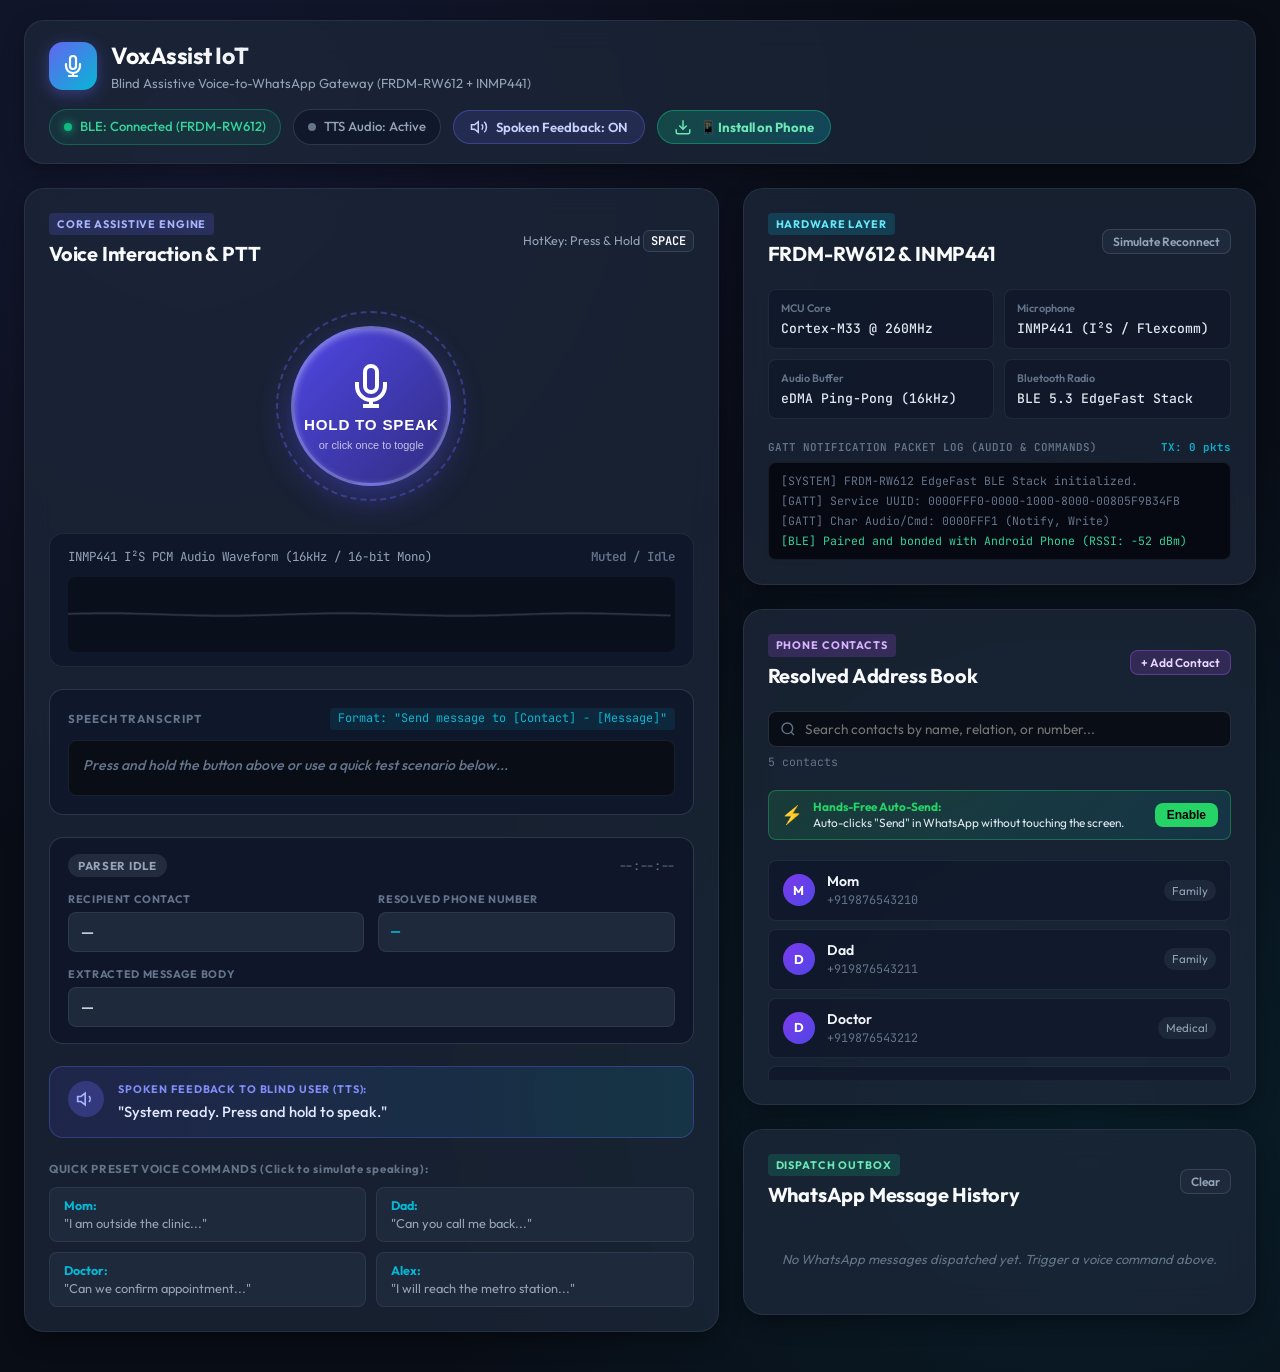
==== commit 955f0298: "Add contact search bar and WhatsApp hands-free auto-send AccessibilityService (zero clicks required)" ====
--- a/index.html
+++ b/index.html
@@ -228,6 +228,29 @@
             <button class="add-contact-btn" id="openAddContactBtn">+ Add Contact</button>
           </div>
 
+          <!-- Contacts Search Bar -->
+          <div class="contacts-search-box">
+            <div class="search-input-wrapper">
+              <svg class="search-icon" width="16" height="16" viewBox="0 0 24 24" fill="none" stroke="currentColor" stroke-width="2">
+                <circle cx="11" cy="11" r="8"/>
+                <line x1="21" y1="21" x2="16.65" y2="16.65"/>
+              </svg>
+              <input type="text" id="contactSearchInput" placeholder="Search contacts by name, relation, or number..." aria-label="Search contacts">
+              <button id="clearSearchBtn" class="clear-search-btn" title="Clear search" hidden>&times;</button>
+            </div>
+            <span class="contacts-count" id="contactsCountBadge">5 contacts</span>
+          </div>
+
+          <!-- Hands-Free WhatsApp Auto-Send Banner -->
+          <div class="a11y-banner" id="a11yBanner">
+            <div class="a11y-icon">⚡</div>
+            <div class="a11y-text">
+              <strong>Hands-Free Auto-Send:</strong>
+              <span>Auto-clicks "Send" in WhatsApp without touching the screen.</span>
+            </div>
+            <button class="enable-a11y-btn" id="enableA11yBtn">Enable</button>
+          </div>
+
           <div class="contacts-list" id="contactsList">
             <!-- Dynamically populated via app.js -->
           </div>
--- a/style.css
+++ b/style.css
@@ -831,6 +831,116 @@
   background: rgba(168, 85, 247, 0.32);
 }
 
+/* Contacts Panel Search & Filter */
+.contacts-search-box {
+  display: flex;
+  flex-direction: column;
+  gap: 6px;
+}
+
+.search-input-wrapper {
+  position: relative;
+  display: flex;
+  align-items: center;
+  width: 100%;
+}
+
+.search-icon {
+  position: absolute;
+  left: 12px;
+  color: var(--text-muted);
+  pointer-events: none;
+}
+
+#contactSearchInput {
+  width: 100%;
+  background: var(--bg-primary);
+  border: 1px solid var(--border-medium);
+  border-radius: var(--radius-sm);
+  padding: 8px 32px 8px 36px;
+  color: #fff;
+  font-family: inherit;
+  font-size: 0.85rem;
+  outline: none;
+  transition: var(--transition);
+}
+
+#contactSearchInput:focus {
+  border-color: var(--accent-purple);
+  box-shadow: 0 0 10px rgba(168, 85, 247, 0.25);
+}
+
+.clear-search-btn {
+  position: absolute;
+  right: 10px;
+  background: none;
+  border: none;
+  color: var(--text-muted);
+  font-size: 1.15rem;
+  cursor: pointer;
+  line-height: 1;
+}
+
+.clear-search-btn:hover {
+  color: #fff;
+}
+
+.contacts-count {
+  font-size: 0.72rem;
+  color: var(--text-muted);
+  font-family: var(--font-mono);
+}
+
+/* Hands-Free Auto-Send Accessibility Banner */
+.a11y-banner {
+  display: flex;
+  align-items: center;
+  justify-content: space-between;
+  gap: 10px;
+  background: linear-gradient(135deg, rgba(37, 211, 102, 0.15), rgba(6, 182, 212, 0.12));
+  border: 1px solid rgba(37, 211, 102, 0.35);
+  border-radius: var(--radius-sm);
+  padding: 8px 12px;
+}
+
+.a11y-banner[hidden] {
+  display: none !important;
+}
+
+.a11y-icon {
+  font-size: 1.1rem;
+}
+
+.a11y-text {
+  font-size: 0.74rem;
+  color: #e2e8f0;
+  line-height: 1.35;
+  flex: 1;
+}
+
+.a11y-text strong {
+  color: #25D366;
+  display: block;
+}
+
+.enable-a11y-btn {
+  background: #25D366;
+  border: none;
+  color: #000;
+  font-weight: 700;
+  font-size: 0.75rem;
+  padding: 5px 12px;
+  border-radius: var(--radius-sm);
+  cursor: pointer;
+  white-space: nowrap;
+  transition: var(--transition);
+}
+
+.enable-a11y-btn:hover {
+  background: #20ba59;
+  transform: scale(1.04);
+}
+
 /* Contacts Panel */
 .contacts-list {
   display: flex;
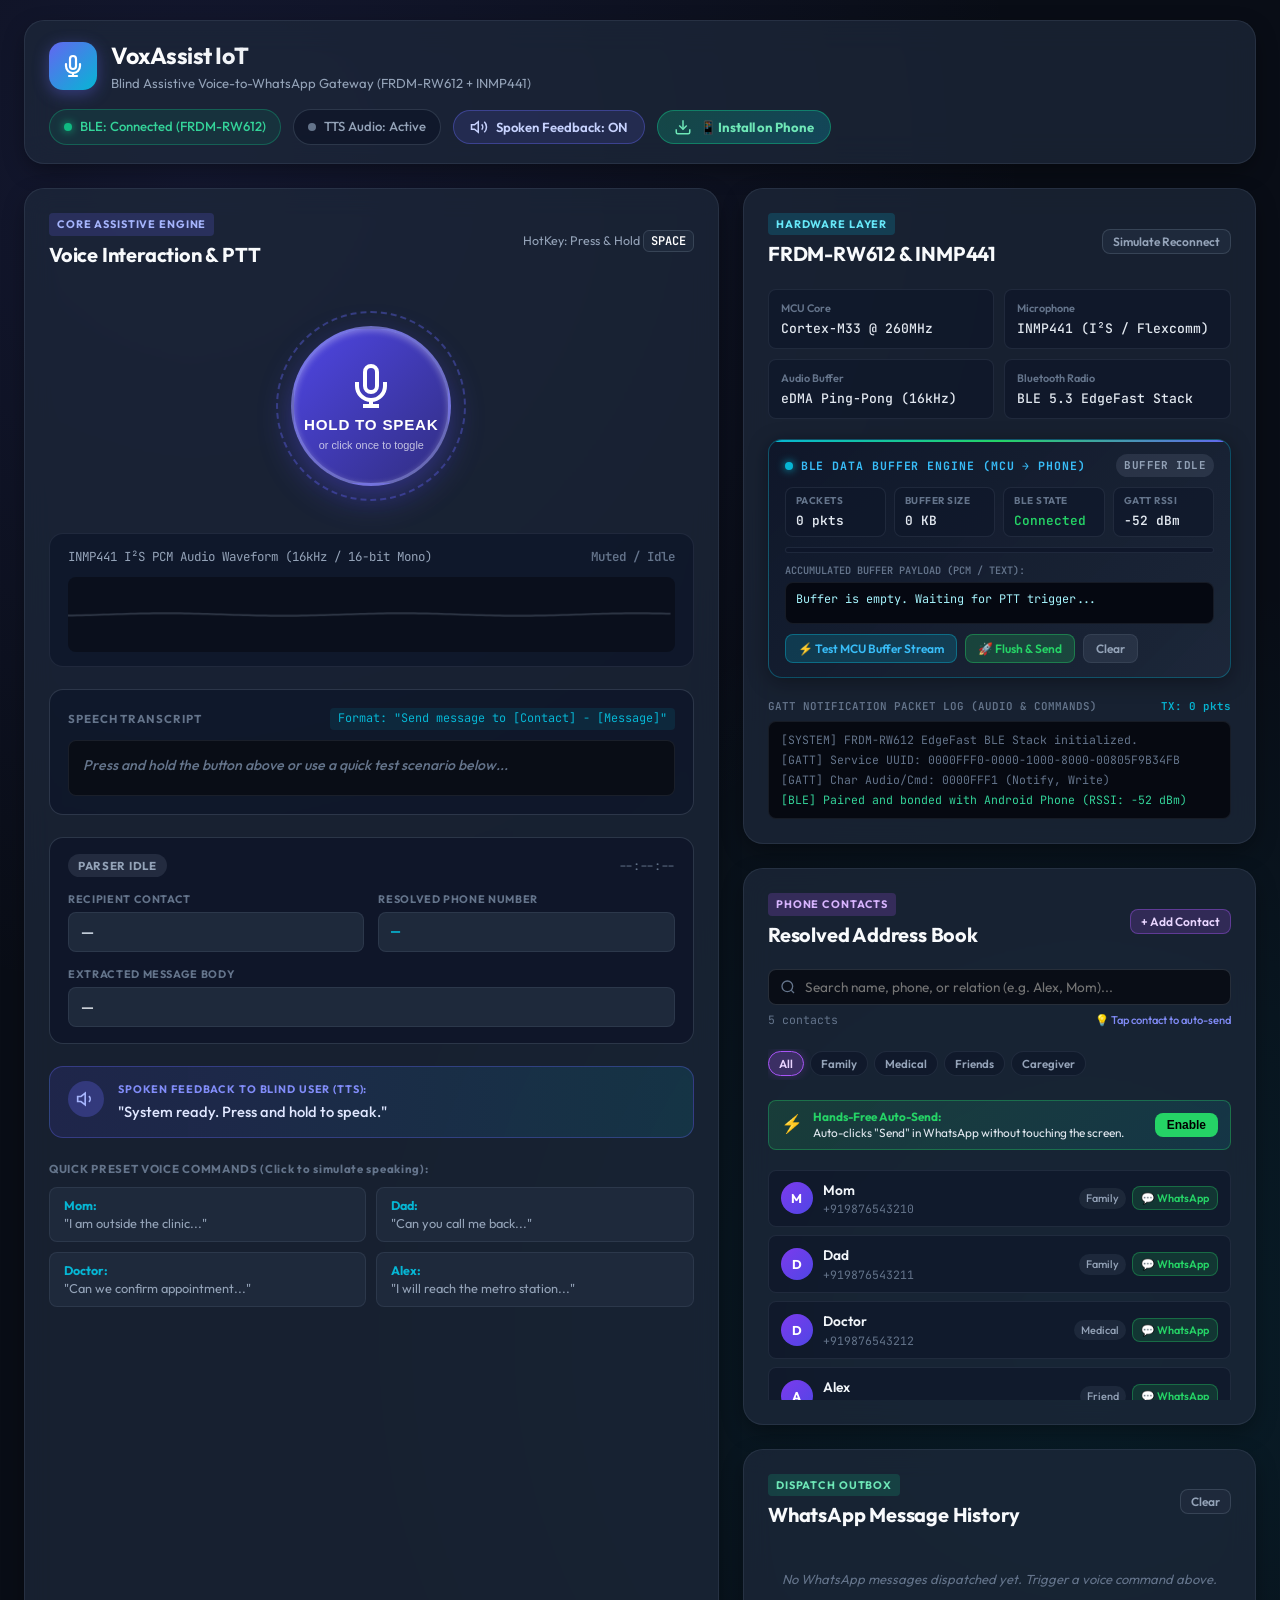
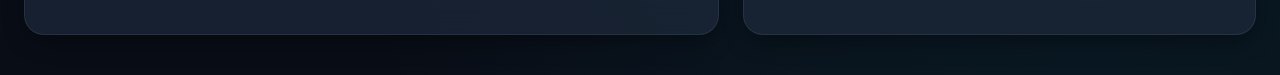
==== commit e2bf5c4c: "Implement BLE microcontroller data buffering engine, contact-aware NLP parser, and instant search wi" ====
--- a/index.html
+++ b/index.html
@@ -203,6 +203,61 @@
             </div>
           </div>
 
+          <!-- Microcontroller Real-Time BLE Buffer Engine Monitor -->
+          <div class="mcu-buffer-card" id="mcuBufferCard">
+            <div class="buffer-card-header">
+              <div class="buffer-title-wrap">
+                <span class="buffer-pulse-dot" id="bufferPulseDot"></span>
+                <span class="buffer-card-title">BLE DATA BUFFER ENGINE (MCU &rarr; PHONE)</span>
+              </div>
+              <span class="buffer-status-badge idle" id="bufferStatusBadge">BUFFER IDLE</span>
+            </div>
+
+            <!-- Buffer Statistics Grid -->
+            <div class="buffer-metrics-grid">
+              <div class="buf-metric">
+                <span class="buf-metric-label">PACKETS</span>
+                <span class="buf-metric-val" id="bufPacketCount">0 pkts</span>
+              </div>
+              <div class="buf-metric">
+                <span class="buf-metric-label">BUFFER SIZE</span>
+                <span class="buf-metric-val" id="bufByteCount">0 KB</span>
+              </div>
+              <div class="buf-metric">
+                <span class="buf-metric-label">BLE STATE</span>
+                <span class="buf-metric-val highlight" id="bleStateLabel">Connected</span>
+              </div>
+              <div class="buf-metric">
+                <span class="buf-metric-label">GATT RSSI</span>
+                <span class="buf-metric-val" id="bleRssiLabel">-52 dBm</span>
+              </div>
+            </div>
+
+            <!-- Buffer Fill Level Bar -->
+            <div class="buffer-progress-wrap">
+              <div class="buffer-progress-bar" id="bufferProgressBar" style="width: 0%;"></div>
+            </div>
+
+            <!-- Live Payload Preview -->
+            <div class="buffer-preview-wrap">
+              <span class="buf-preview-label">ACCUMULATED BUFFER PAYLOAD (PCM / TEXT):</span>
+              <div class="buffer-preview-box" id="bufferPreviewBox">Buffer is empty. Waiting for PTT trigger...</div>
+            </div>
+
+            <!-- Buffer Simulation & Test Actions -->
+            <div class="buffer-actions-row">
+              <button class="buf-btn test-btn" id="simulateBlePttBtn" title="Simulate Microcontroller PTT Press, Stream, and Release">
+                <span>⚡ Test MCU Buffer Stream</span>
+              </button>
+              <button class="buf-btn flush-btn" id="flushBufferBtn" title="Immediately process and send buffered command">
+                <span>🚀 Flush & Send</span>
+              </button>
+              <button class="buf-btn clear-btn-sm" id="clearBufferBtn" title="Reset buffer memory">
+                <span>Clear</span>
+              </button>
+            </div>
+          </div>
+
           <!-- BLE Live Packet Stream Terminal -->
           <div class="ble-terminal-wrap">
             <div class="terminal-header">
@@ -235,10 +290,22 @@
                 <circle cx="11" cy="11" r="8"/>
                 <line x1="21" y1="21" x2="16.65" y2="16.65"/>
               </svg>
-              <input type="text" id="contactSearchInput" placeholder="Search contacts by name, relation, or number..." aria-label="Search contacts">
+              <input type="text" id="contactSearchInput" placeholder="Search name, phone, or relation (e.g. Alex, Mom)..." aria-label="Search contacts">
               <button id="clearSearchBtn" class="clear-search-btn" title="Clear search" hidden>&times;</button>
             </div>
-            <span class="contacts-count" id="contactsCountBadge">5 contacts</span>
+            <div class="contacts-meta-row">
+              <span class="contacts-count" id="contactsCountBadge">5 contacts</span>
+              <span class="search-hint">💡 Tap contact to auto-send</span>
+            </div>
+          </div>
+
+          <!-- Contacts Category Filter Chips -->
+          <div class="contact-filter-chips" id="contactFilterChips">
+            <button class="filter-chip active" data-filter="all">All</button>
+            <button class="filter-chip" data-filter="Family">Family</button>
+            <button class="filter-chip" data-filter="Medical">Medical</button>
+            <button class="filter-chip" data-filter="Friend">Friends</button>
+            <button class="filter-chip" data-filter="Caregiver">Caregiver</button>
           </div>
 
           <!-- Hands-Free WhatsApp Auto-Send Banner -->
--- a/style.css
+++ b/style.css
@@ -742,6 +742,254 @@
   font-weight: 500;
 }
 
+/* ==========================================================================
+   Microcontroller Real-Time BLE Buffer Engine Card
+   ========================================================================== */
+.mcu-buffer-card {
+  background: linear-gradient(135deg, rgba(15, 23, 42, 0.95), rgba(30, 41, 59, 0.85));
+  border: 1px solid rgba(6, 182, 212, 0.35);
+  border-radius: var(--radius-md);
+  padding: 14px 16px;
+  display: flex;
+  flex-direction: column;
+  gap: 10px;
+  box-shadow: 0 4px 20px rgba(0, 0, 0, 0.35);
+  position: relative;
+  overflow: hidden;
+}
+
+.mcu-buffer-card::before {
+  content: '';
+  position: absolute;
+  top: 0;
+  left: 0;
+  right: 0;
+  height: 2px;
+  background: linear-gradient(90deg, #06b6d4, #25D366, #6366f1);
+}
+
+.buffer-card-header {
+  display: flex;
+  justify-content: space-between;
+  align-items: center;
+}
+
+.buffer-title-wrap {
+  display: flex;
+  align-items: center;
+  gap: 8px;
+}
+
+.buffer-pulse-dot {
+  width: 8px;
+  height: 8px;
+  border-radius: 50%;
+  background: #06b6d4;
+  box-shadow: 0 0 8px #06b6d4;
+  animation: pulseBufferDot 1.5s infinite;
+}
+
+@keyframes pulseBufferDot {
+  0% { transform: scale(0.9); opacity: 0.7; }
+  50% { transform: scale(1.3); opacity: 1; box-shadow: 0 0 12px #06b6d4; }
+  100% { transform: scale(0.9); opacity: 0.7; }
+}
+
+.buffer-card-title {
+  font-size: 0.72rem;
+  font-weight: 700;
+  letter-spacing: 0.08em;
+  color: #38bdf8;
+  font-family: var(--font-mono);
+}
+
+.buffer-status-badge {
+  font-size: 0.68rem;
+  font-weight: 700;
+  padding: 3px 8px;
+  border-radius: var(--radius-full);
+  letter-spacing: 0.04em;
+  font-family: var(--font-mono);
+  transition: var(--transition);
+}
+
+.buffer-status-badge.idle {
+  background: rgba(148, 163, 184, 0.15);
+  color: #94a3b8;
+}
+
+.buffer-status-badge.recording {
+  background: rgba(244, 63, 94, 0.25);
+  color: #fb7185;
+  border: 1px solid rgba(244, 63, 94, 0.5);
+  animation: pulseRecordingBadge 0.8s infinite alternate;
+}
+
+@keyframes pulseRecordingBadge {
+  0% { box-shadow: 0 0 4px rgba(244, 63, 94, 0.3); }
+  100% { box-shadow: 0 0 14px rgba(244, 63, 94, 0.8); }
+}
+
+.buffer-status-badge.buffering {
+  background: rgba(6, 182, 212, 0.25);
+  color: #38bdf8;
+  border: 1px solid rgba(6, 182, 212, 0.5);
+}
+
+.buffer-status-badge.ready {
+  background: rgba(16, 185, 129, 0.25);
+  color: #34d399;
+  border: 1px solid rgba(16, 185, 129, 0.5);
+}
+
+.buffer-status-badge.sent {
+  background: rgba(37, 211, 102, 0.25);
+  color: #25D366;
+  border: 1px solid rgba(37, 211, 102, 0.5);
+}
+
+/* Buffer Statistics Grid */
+.buffer-metrics-grid {
+  display: grid;
+  grid-template-columns: repeat(4, 1fr);
+  gap: 8px;
+}
+
+@media (max-width: 600px) {
+  .buffer-metrics-grid {
+    grid-template-columns: repeat(2, 1fr);
+  }
+}
+
+.buf-metric {
+  background: rgba(15, 23, 42, 0.7);
+  border: 1px solid var(--border-subtle);
+  border-radius: var(--radius-sm);
+  padding: 6px 10px;
+  display: flex;
+  flex-direction: column;
+  gap: 2px;
+}
+
+.buf-metric-label {
+  font-size: 0.62rem;
+  font-weight: 700;
+  color: var(--text-muted);
+  letter-spacing: 0.05em;
+}
+
+.buf-metric-val {
+  font-family: var(--font-mono);
+  font-size: 0.8rem;
+  font-weight: 600;
+  color: #e2e8f0;
+}
+
+.buf-metric-val.highlight {
+  color: #25D366;
+}
+
+/* Progress Fill Bar */
+.buffer-progress-wrap {
+  width: 100%;
+  height: 6px;
+  background: rgba(15, 23, 42, 0.9);
+  border-radius: 999px;
+  overflow: hidden;
+  border: 1px solid var(--border-subtle);
+}
+
+.buffer-progress-bar {
+  height: 100%;
+  background: linear-gradient(90deg, #06b6d4, #25D366);
+  border-radius: 999px;
+  transition: width 0.15s ease-out;
+  box-shadow: 0 0 10px rgba(6, 182, 212, 0.6);
+}
+
+/* Payload Preview Box */
+.buffer-preview-wrap {
+  display: flex;
+  flex-direction: column;
+  gap: 4px;
+}
+
+.buf-preview-label {
+  font-size: 0.64rem;
+  font-family: var(--font-mono);
+  font-weight: 600;
+  color: var(--text-muted);
+}
+
+.buffer-preview-box {
+  background: #050811;
+  border: 1px solid var(--border-subtle);
+  border-radius: var(--radius-sm);
+  padding: 8px 10px;
+  font-family: var(--font-mono);
+  font-size: 0.74rem;
+  color: #a5f3fc;
+  min-height: 42px;
+  max-height: 64px;
+  overflow-y: auto;
+  line-height: 1.4;
+  word-break: break-all;
+}
+
+/* Buffer Action Buttons */
+.buffer-actions-row {
+  display: flex;
+  gap: 8px;
+  flex-wrap: wrap;
+}
+
+.buf-btn {
+  font-family: inherit;
+  font-size: 0.75rem;
+  font-weight: 600;
+  padding: 6px 12px;
+  border-radius: var(--radius-sm);
+  cursor: pointer;
+  display: inline-flex;
+  align-items: center;
+  gap: 4px;
+  transition: var(--transition);
+  border: none;
+}
+
+.buf-btn.test-btn {
+  background: rgba(6, 182, 212, 0.2);
+  color: #38bdf8;
+  border: 1px solid rgba(6, 182, 212, 0.4);
+}
+
+.buf-btn.test-btn:hover {
+  background: rgba(6, 182, 212, 0.35);
+  transform: translateY(-1px);
+}
+
+.buf-btn.flush-btn {
+  background: rgba(37, 211, 102, 0.2);
+  color: #25D366;
+  border: 1px solid rgba(37, 211, 102, 0.4);
+}
+
+.buf-btn.flush-btn:hover {
+  background: rgba(37, 211, 102, 0.35);
+  transform: translateY(-1px);
+}
+
+.buf-btn.clear-btn-sm {
+  background: rgba(148, 163, 184, 0.12);
+  color: #94a3b8;
+  border: 1px solid var(--border-subtle);
+}
+
+.buf-btn.clear-btn-sm:hover {
+  background: rgba(148, 163, 184, 0.25);
+  color: #fff;
+}
+
 /* BLE Packet Terminal */
 .ble-terminal-wrap {
   display: flex;
@@ -891,6 +1139,67 @@
   font-family: var(--font-mono);
 }
 
+.contacts-meta-row {
+  display: flex;
+  justify-content: space-between;
+  align-items: center;
+}
+
+.search-hint {
+  font-size: 0.7rem;
+  color: #818cf8;
+  font-weight: 500;
+}
+
+/* Contacts Category Filter Chips */
+.contact-filter-chips {
+  display: flex;
+  gap: 6px;
+  overflow-x: auto;
+  padding: 2px 0 4px 0;
+  scrollbar-width: none;
+}
+
+.contact-filter-chips::-webkit-scrollbar {
+  display: none;
+}
+
+.filter-chip {
+  background: rgba(15, 23, 42, 0.7);
+  border: 1px solid var(--border-subtle);
+  color: var(--text-secondary);
+  font-size: 0.72rem;
+  font-weight: 600;
+  padding: 4px 10px;
+  border-radius: var(--radius-full);
+  cursor: pointer;
+  white-space: nowrap;
+  transition: var(--transition);
+  font-family: inherit;
+}
+
+.filter-chip:hover {
+  background: var(--bg-surface);
+  color: #fff;
+  border-color: var(--border-medium);
+}
+
+.filter-chip.active {
+  background: rgba(168, 85, 247, 0.25);
+  border-color: var(--accent-purple);
+  color: #e9d5ff;
+  box-shadow: 0 0 10px rgba(168, 85, 247, 0.25);
+}
+
+/* Matching Text Highlight */
+.match-highlight {
+  background: rgba(250, 204, 21, 0.35);
+  color: #fef08a;
+  border-radius: 2px;
+  padding: 0 2px;
+  font-weight: 700;
+}
+
 /* Hands-Free Auto-Send Accessibility Banner */
 .a11y-banner {
   display: flex;
@@ -946,7 +1255,7 @@
   display: flex;
   flex-direction: column;
   gap: 8px;
-  max-height: 220px;
+  max-height: 230px;
   overflow-y: auto;
 }
 
@@ -954,7 +1263,7 @@
   display: flex;
   align-items: center;
   justify-content: space-between;
-  padding: 10px 14px;
+  padding: 9px 12px;
   background: rgba(15, 23, 42, 0.7);
   border: 1px solid var(--border-subtle);
   border-radius: var(--radius-sm);
@@ -971,7 +1280,9 @@
 .contact-info-wrap {
   display: flex;
   align-items: center;
-  gap: 12px;
+  gap: 10px;
+  flex: 1;
+  min-width: 0;
 }
 
 .contact-avatar {
@@ -985,31 +1296,63 @@
   font-weight: 700;
   font-size: 0.8rem;
   color: #fff;
+  flex-shrink: 0;
 }
 
 .contact-meta {
   display: flex;
   flex-direction: column;
+  min-width: 0;
 }
 
 .contact-name {
-  font-size: 0.88rem;
+  font-size: 0.86rem;
   font-weight: 600;
   color: #f1f5f9;
+  white-space: nowrap;
+  overflow: hidden;
+  text-overflow: ellipsis;
 }
 
 .contact-phone {
-  font-size: 0.74rem;
+  font-size: 0.72rem;
   font-family: var(--font-mono);
   color: var(--text-muted);
 }
 
+.contact-item-actions {
+  display: flex;
+  align-items: center;
+  gap: 6px;
+  flex-shrink: 0;
+}
+
+.contact-action-btn {
+  background: rgba(37, 211, 102, 0.15);
+  border: 1px solid rgba(37, 211, 102, 0.35);
+  color: #25D366;
+  font-size: 0.68rem;
+  font-weight: 600;
+  padding: 4px 8px;
+  border-radius: var(--radius-sm);
+  cursor: pointer;
+  transition: var(--transition);
+  font-family: inherit;
+}
+
+.contact-action-btn:hover {
+  background: rgba(37, 211, 102, 0.3);
+  color: #fff;
+  transform: scale(1.05);
+}
+
 .contact-relation {
-  font-size: 0.72rem;
-  padding: 2px 8px;
+  font-size: 0.68rem;
+  padding: 2px 7px;
   border-radius: var(--radius-full);
   background: rgba(148, 163, 184, 0.1);
   color: var(--text-secondary);
+  font-weight: 500;
 }
 
 /* Outbox / Sent SMS History */
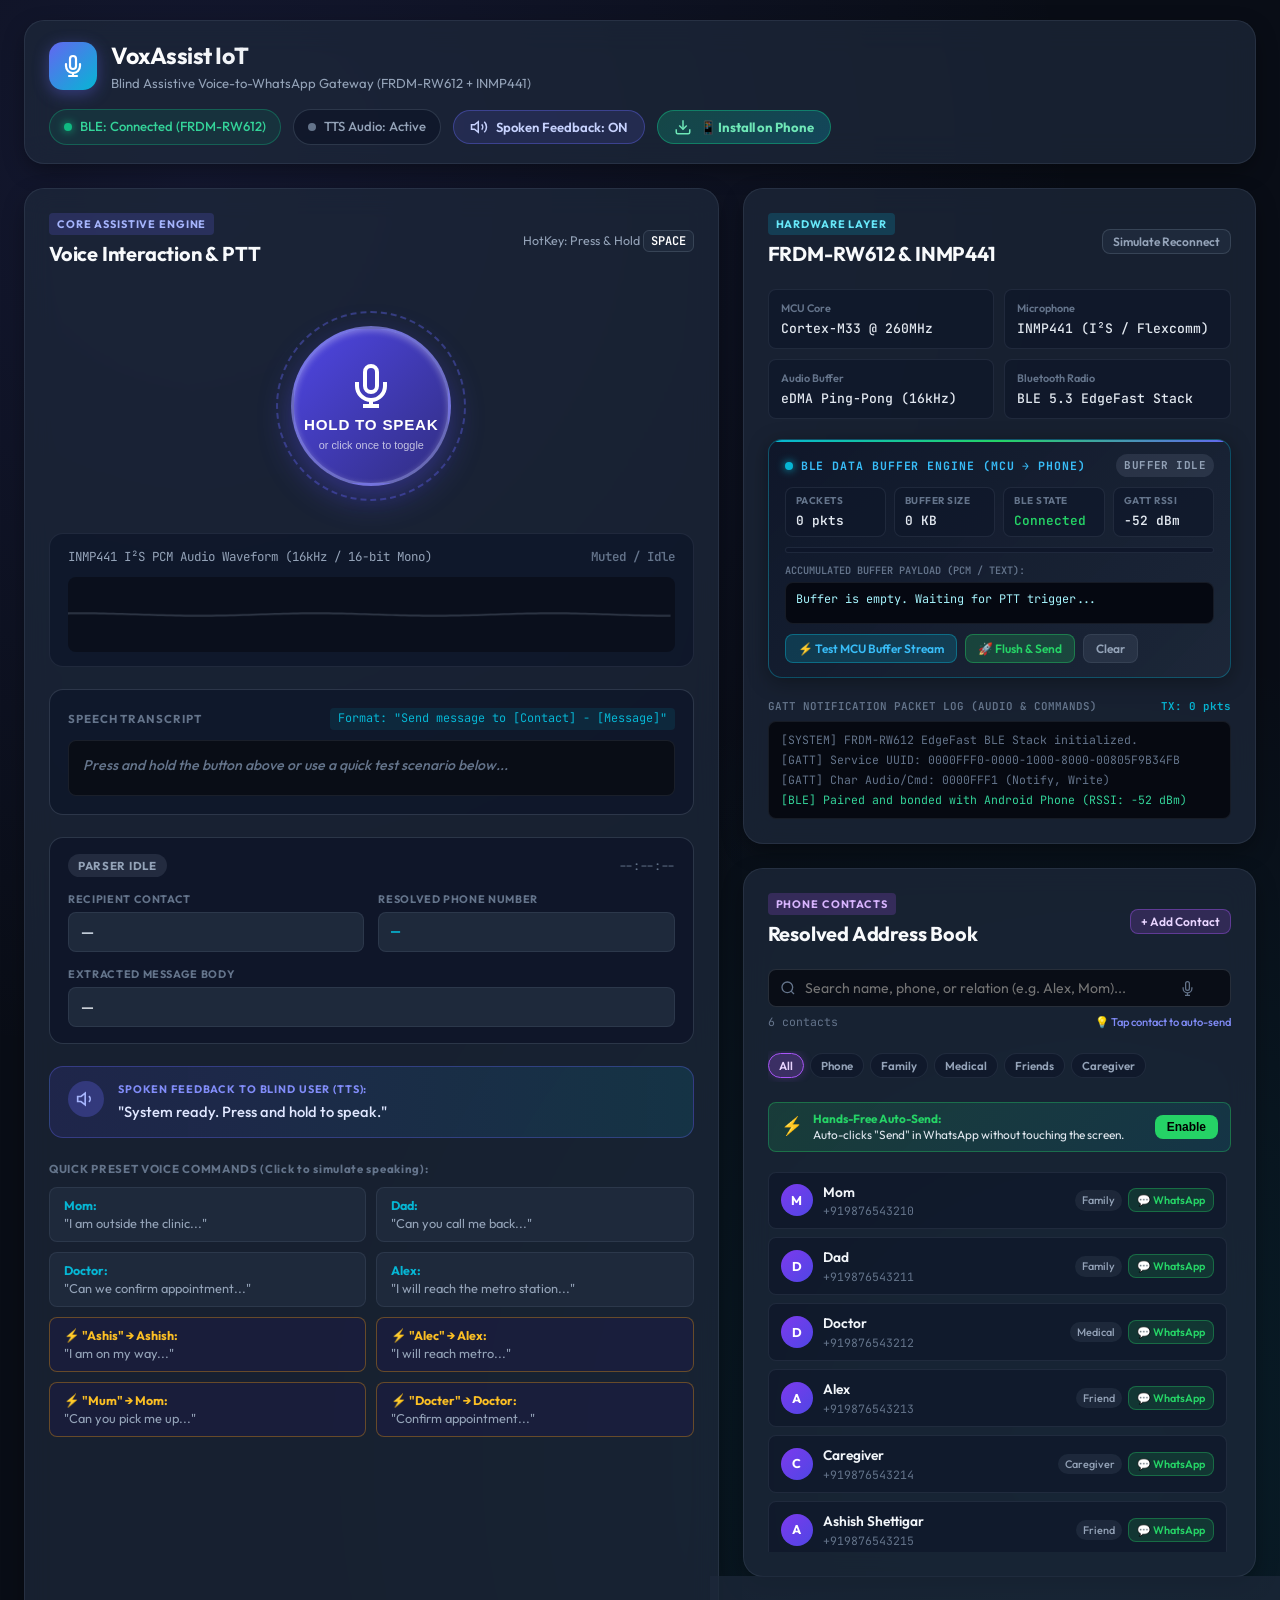
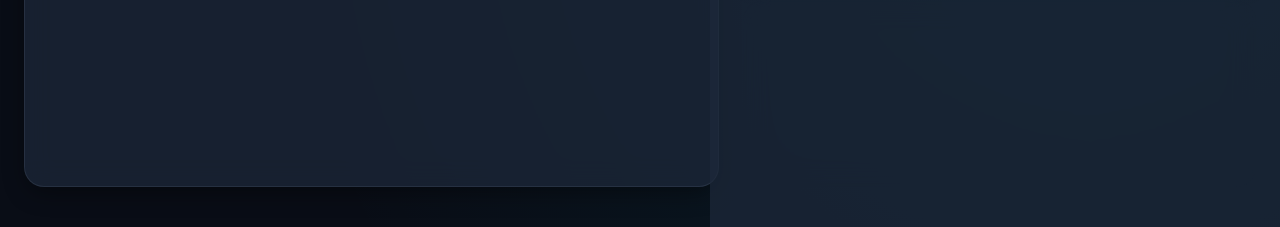
==== commit 9c663083: "Fix contact search filter and improve phonetic closest contact spelling recognition" ====
--- a/index.html
+++ b/index.html
@@ -168,6 +168,23 @@
               <span class="preset-contact">Alex:</span>
               <span class="preset-msg">"I will reach the metro station..."</span>
             </button>
+            <!-- Closest Name Fuzzy Matching Scenarios (Wrongly Recognized Names) -->
+            <button class="preset-btn test-closest-btn" data-command="Send message to Ashis I am on my way see you soon" title="Tests misrecognized 'Ashis' -> resolves to closest contact 'Ashish Shettigar'">
+              <span class="preset-contact">⚡ "Ashis" &rarr; Ashish:</span>
+              <span class="preset-msg">"I am on my way..."</span>
+            </button>
+            <button class="preset-btn test-closest-btn" data-command="Send message to Alec - I will reach the metro station in ten minutes" title="Tests misrecognized 'Alec' -> resolves to closest contact 'Alex'">
+              <span class="preset-contact">⚡ "Alec" &rarr; Alex:</span>
+              <span class="preset-msg">"I will reach metro..."</span>
+            </button>
+            <button class="preset-btn test-closest-btn" data-command="Send message to Mum - Can you pick me up please" title="Tests misrecognized 'Mum' -> resolves to closest contact 'Mom'">
+              <span class="preset-contact">⚡ "Mum" &rarr; Mom:</span>
+              <span class="preset-msg">"Can you pick me up..."</span>
+            </button>
+            <button class="preset-btn test-closest-btn" data-command="Send message to Docter - Confirm appointment for tomorrow" title="Tests misrecognized 'Docter' -> resolves to closest contact 'Doctor'">
+              <span class="preset-contact">⚡ "Docter" &rarr; Doctor:</span>
+              <span class="preset-msg">"Confirm appointment..."</span>
+            </button>
           </div>
         </div>
       </section>
@@ -290,11 +307,19 @@
                 <circle cx="11" cy="11" r="8"/>
                 <line x1="21" y1="21" x2="16.65" y2="16.65"/>
               </svg>
-              <input type="text" id="contactSearchInput" placeholder="Search name, phone, or relation (e.g. Alex, Mom)..." aria-label="Search contacts">
+              <input type="text" id="contactSearchInput" placeholder="Search name, phone, or relation (e.g. Alex, Mom)..." aria-label="Search contacts" autocomplete="off" autocorrect="off" autocapitalize="off" spellcheck="false">
+              <button id="voiceSearchBtn" class="voice-search-btn" title="Voice Search Contact" aria-label="Voice Search Contact">
+                <svg width="15" height="15" viewBox="0 0 24 24" fill="none" stroke="currentColor" stroke-width="2">
+                  <path d="M12 1a3 3 0 0 0-3 3v8a3 3 0 0 0 6 0V4a3 3 0 0 0-3-3z"/>
+                  <path d="M19 10v2a7 7 0 0 1-14 0v-2"/>
+                  <line x1="12" y1="19" x2="12" y2="23"/>
+                  <line x1="8" y1="23" x2="16" y2="23"/>
+                </svg>
+              </button>
               <button id="clearSearchBtn" class="clear-search-btn" title="Clear search" hidden>&times;</button>
             </div>
             <div class="contacts-meta-row">
-              <span class="contacts-count" id="contactsCountBadge">5 contacts</span>
+              <span class="contacts-count" id="contactsCountBadge">6 contacts</span>
               <span class="search-hint">💡 Tap contact to auto-send</span>
             </div>
           </div>
@@ -302,6 +327,7 @@
           <!-- Contacts Category Filter Chips -->
           <div class="contact-filter-chips" id="contactFilterChips">
             <button class="filter-chip active" data-filter="all">All</button>
+            <button class="filter-chip" data-filter="phone">Phone</button>
             <button class="filter-chip" data-filter="Family">Family</button>
             <button class="filter-chip" data-filter="Medical">Medical</button>
             <button class="filter-chip" data-filter="Friend">Friends</button>
--- a/style.css
+++ b/style.css
@@ -531,9 +531,41 @@
   color: #34d399;
 }
 
+.intent-status-badge.closest {
+  background: rgba(245, 158, 11, 0.25);
+  color: #fbbf24;
+  border: 1px solid rgba(245, 158, 11, 0.45);
+}
+
 .intent-status-badge.failed {
   background: rgba(244, 63, 94, 0.2);
   color: #fb7185;
+}
+
+.closest-tag {
+  display: inline-block;
+  font-size: 0.65rem;
+  font-weight: 700;
+  letter-spacing: 0.04em;
+  padding: 2px 7px;
+  border-radius: 4px;
+  background: rgba(245, 158, 11, 0.2);
+  color: #fbbf24;
+  border: 1px solid rgba(245, 158, 11, 0.35);
+  margin-left: 8px;
+  vertical-align: middle;
+}
+
+.closest-match-tag {
+  font-size: 0.62rem;
+  font-weight: 700;
+  letter-spacing: 0.04em;
+  padding: 2px 6px;
+  border-radius: 4px;
+  background: rgba(245, 158, 11, 0.22);
+  color: #fbbf24;
+  border: 1px solid rgba(245, 158, 11, 0.4);
+  margin-left: 6px;
 }
 
 .timestamp {
@@ -685,6 +717,20 @@
   font-size: 0.78rem;
   font-weight: 700;
   color: var(--accent-cyan);
+}
+
+.preset-btn.test-closest-btn {
+  border-color: rgba(245, 158, 11, 0.35);
+  background: rgba(30, 27, 75, 0.4);
+}
+
+.preset-btn.test-closest-btn:hover {
+  border-color: #fbbf24;
+  box-shadow: 0 4px 14px rgba(245, 158, 11, 0.25);
+}
+
+.preset-btn.test-closest-btn .preset-contact {
+  color: #fbbf24;
 }
 
 .preset-msg {
@@ -1105,10 +1151,10 @@
   background: var(--bg-primary);
   border: 1px solid var(--border-medium);
   border-radius: var(--radius-sm);
-  padding: 8px 32px 8px 36px;
+  padding: 9px 62px 9px 36px;
   color: #fff;
   font-family: inherit;
-  font-size: 0.85rem;
+  font-size: 0.88rem;
   outline: none;
   transition: var(--transition);
 }
@@ -1118,19 +1164,48 @@
   box-shadow: 0 0 10px rgba(168, 85, 247, 0.25);
 }
 
+.voice-search-btn {
+  position: absolute;
+  right: 32px;
+  background: none;
+  border: none;
+  color: var(--text-muted);
+  cursor: pointer;
+  display: flex;
+  align-items: center;
+  justify-content: center;
+  padding: 4px;
+  border-radius: 4px;
+  transition: var(--transition);
+}
+
+.voice-search-btn:hover {
+  color: #a855f7;
+  background: rgba(168, 85, 247, 0.15);
+}
+
+.voice-search-btn.listening {
+  color: #ef4444;
+  animation: pulse-dot 1s infinite;
+}
+
 .clear-search-btn {
   position: absolute;
-  right: 10px;
+  right: 8px;
   background: none;
   border: none;
   color: var(--text-muted);
-  font-size: 1.15rem;
+  font-size: 1.25rem;
   cursor: pointer;
   line-height: 1;
+  padding: 2px 6px;
+  border-radius: 4px;
+  transition: var(--transition);
 }
 
 .clear-search-btn:hover {
   color: #fff;
+  background: rgba(255, 255, 255, 0.1);
 }
 
 .contacts-count {
@@ -1200,6 +1275,20 @@
   font-weight: 700;
 }
 
+.closest-match-tag {
+  display: inline-flex;
+  align-items: center;
+  background: rgba(245, 158, 11, 0.22);
+  color: #fcd34d;
+  border: 1px solid rgba(245, 158, 11, 0.45);
+  font-size: 0.65rem;
+  font-weight: 700;
+  padding: 1px 6px;
+  border-radius: 4px;
+  margin-left: 6px;
+  letter-spacing: 0.02em;
+}
+
 /* Hands-Free Auto-Send Accessibility Banner */
 .a11y-banner {
   display: flex;
@@ -1255,8 +1344,10 @@
   display: flex;
   flex-direction: column;
   gap: 8px;
-  max-height: 230px;
+  max-height: 380px;
   overflow-y: auto;
+  scroll-behavior: smooth;
+  padding-right: 4px;
 }
 
 .contact-item {
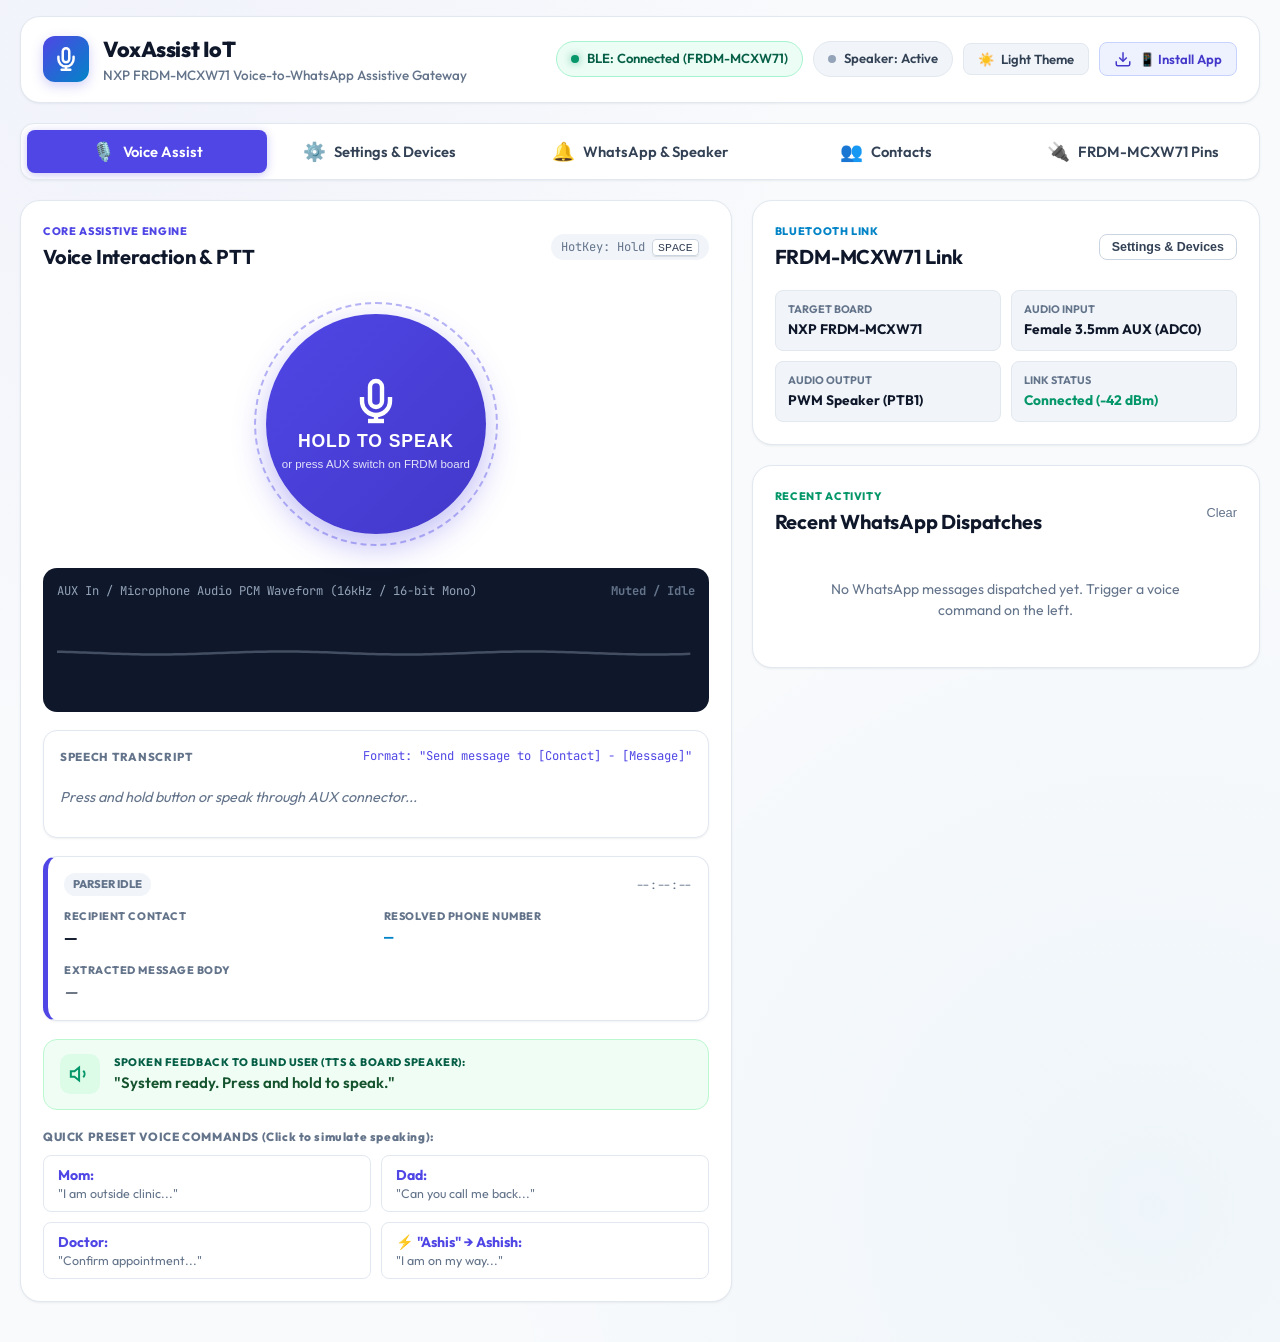
==== commit c2be5f07: "Configure FRDM-MCXW71 BLE, AUX audio in, speaker feedback, crisp white theme UI, Settings hub with c" ====
--- a/index.html
+++ b/index.html
@@ -1,10 +1,10 @@
 <!DOCTYPE html>
-<html lang="en">
+<html lang="en" data-theme="light">
 <head>
   <meta charset="UTF-8">
   <meta name="viewport" content="width=device-width, initial-scale=1.0">
-  <meta name="description" content="Assistive Voice-to-WhatsApp Companion for Blind Users - FRDM-RW612 & INMP441 Microcontroller Bluetooth Interface">
-  <title>VoxAssist - Voice to WhatsApp Assistive Companion</title>
+  <meta name="description" content="Assistive Voice-to-WhatsApp Companion for Blind Users - FRDM-MCXW71 Bluetooth BLE, Female AUX Input & Speaker Interface">
+  <title>VoxAssist - NXP FRDM-MCXW71 Voice-to-WhatsApp Assistive Gateway</title>
   <link rel="manifest" href="manifest.json">
   <meta name="theme-color" content="#4f46e5">
   <link rel="apple-touch-icon" href="icon-192.png">
@@ -19,36 +19,32 @@
     <header class="app-header">
       <div class="brand">
         <div class="brand-icon">
-          <svg width="24" height="24" viewBox="0 0 24 24" fill="none" stroke="currentColor" stroke-width="2.2" stroke-linecap="round" stroke-linejoin="round">
+          <svg width="26" height="26" viewBox="0 0 24 24" fill="none" stroke="currentColor" stroke-width="2.3" stroke-linecap="round" stroke-linejoin="round">
             <path d="M12 2a3 3 0 0 0-3 3v7a3 3 0 0 0 6 0V5a3 3 0 0 0-3-3Z"/>
             <path d="M19 10v2a7 7 0 0 1-14 0v-2"/>
-            <line x1="12" x2="12" y1="19" y2="22"/>
+            <line x1="12" y1="19" x2="12" y2="22"/>
             <line x1="8" x2="16" y1="22" y2="22"/>
           </svg>
         </div>
         <div>
           <h1>VoxAssist IoT</h1>
-          <p class="subtitle">Blind Assistive Voice-to-WhatsApp Gateway (FRDM-RW612 + INMP441)</p>
+          <p class="subtitle">NXP FRDM-MCXW71 Voice-to-WhatsApp Assistive Gateway</p>
         </div>
       </div>
 
-      <!-- Live Connection Pills -->
+      <!-- Header Controls & Status -->
       <div class="header-status-group">
-        <div class="status-pill connected" id="bleStatusPill">
+        <div class="status-pill connected" id="bleStatusPill" role="button" title="Click to view Connected & Nearby Bluetooth Devices in Settings">
           <span class="status-dot"></span>
-          <span class="status-label">BLE: Connected (FRDM-RW612)</span>
+          <span class="status-label" id="bleStatusPillLabel">BLE: Connected (FRDM-MCXW71)</span>
         </div>
         <div class="status-pill" id="ttsStatusPill">
           <span class="status-dot"></span>
-          <span class="status-label">TTS Audio: Active</span>
-        </div>
-        <button class="settings-btn" id="ttsVoiceToggleBtn" title="Toggle Spoken Feedback Voice">
-          <svg width="18" height="18" viewBox="0 0 24 24" fill="none" stroke="currentColor" stroke-width="2">
-            <polygon points="11 5 6 9 2 9 2 15 6 15 11 19 11 5"/>
-            <path d="M15.54 8.46a5 5 0 0 1 0 7.07"/>
-            <path d="M19.07 4.93a10 10 0 0 1 0 14.14"/>
-          </svg>
-          <span id="ttsBtnText">Spoken Feedback: ON</span>
+          <span class="status-label">Speaker: Active</span>
+        </div>
+        <button class="settings-btn" id="themeToggleBtn" title="Toggle Light / Dark Contrast Theme">
+          <span id="themeToggleIcon">☀️</span>
+          <span id="themeToggleText">Light Theme</span>
         </button>
         <button class="settings-btn install-btn" id="installPwaBtn" title="Install VoxAssist on your Phone">
           <svg width="18" height="18" viewBox="0 0 24 24" fill="none" stroke="currentColor" stroke-width="2">
@@ -56,315 +52,744 @@
             <polyline points="7 10 12 15 17 10"/>
             <line x1="12" y1="15" x2="12" y2="3"/>
           </svg>
-          <span id="installBtnText">📱 Install on Phone</span>
+          <span id="installBtnText">📱 Install App</span>
         </button>
       </div>
     </header>
 
-    <!-- Main Workspace Grid -->
-    <main class="main-layout">
-      <!-- Left Column: Core Voice Interaction & Accessibility Console -->
-      <section class="panel voice-panel" aria-labelledby="voiceConsoleHeading">
+    <!-- Segmented Tab Navigation Bar -->
+    <nav class="segmented-control" role="tablist" aria-label="Main Navigation Segments">
+      <button class="segment-tab active" data-tab="voice" role="tab" aria-selected="true" id="tabBtnVoice">
+        <span class="tab-icon">🎙️</span>
+        <span class="tab-title">Voice Assist</span>
+      </button>
+      <button class="segment-tab" data-tab="settings" role="tab" aria-selected="false" id="tabBtnSettings">
+        <span class="tab-icon">⚙️</span>
+        <span class="tab-title">Settings & Devices</span>
+        <span class="tab-counter" id="scannedCountBadge">0</span>
+      </button>
+      <button class="segment-tab" data-tab="replies" role="tab" aria-selected="false" id="tabBtnReplies">
+        <span class="tab-icon">🔔</span>
+        <span class="tab-title">WhatsApp & Speaker</span>
+        <span class="tab-indicator-dot" id="replyNotifDot" hidden></span>
+      </button>
+      <button class="segment-tab" data-tab="contacts" role="tab" aria-selected="false" id="tabBtnContacts">
+        <span class="tab-icon">👥</span>
+        <span class="tab-title">Contacts</span>
+      </button>
+      <button class="segment-tab" data-tab="hardware" role="tab" aria-selected="false" id="tabBtnHw">
+        <span class="tab-icon">🔌</span>
+        <span class="tab-title">FRDM-MCXW71 Pins</span>
+      </button>
+    </nav>
+
+    <!-- ===================================================================== -->
+    <!-- TAB 1: Voice Assist & Push-to-Talk Engine                             -->
+    <!-- ===================================================================== -->
+    <main class="tab-view active" id="viewVoice">
+      <div class="main-layout">
+        <!-- Left Column: Core Voice Interaction & Accessibility Console -->
+        <section class="panel voice-panel" aria-labelledby="voiceConsoleHeading">
+          <div class="panel-header">
+            <div class="panel-title-wrap">
+              <span class="panel-badge primary">CORE ASSISTIVE ENGINE</span>
+              <h2 id="voiceConsoleHeading">Voice Interaction & PTT</h2>
+            </div>
+            <span class="assistive-hint">HotKey: Hold <kbd>SPACE</kbd></span>
+          </div>
+
+          <!-- Tactile Push-To-Talk Button -->
+          <div class="ptt-container">
+            <button id="pttButton" class="ptt-btn" aria-label="Push to Talk. Press and hold to speak your message command.">
+              <div class="ptt-ring-pulse"></div>
+              <div class="ptt-inner">
+                <svg class="mic-icon" width="48" height="48" viewBox="0 0 24 24" fill="none" stroke="currentColor" stroke-width="2.2">
+                  <path d="M12 2a3 3 0 0 0-3 3v7a3 3 0 0 0 6 0V5a3 3 0 0 0-3-3Z"/>
+                  <path d="M19 10v2a7 7 0 0 1-14 0v-2"/>
+                  <line x1="12" x2="12" y1="19" y2="22"/>
+                  <line x1="8" x2="16" y1="22" y2="22"/>
+                </svg>
+                <span class="ptt-text" id="pttLabel">HOLD TO SPEAK</span>
+                <span class="ptt-subtext" id="pttSubLabel">or press AUX switch on FRDM board</span>
+              </div>
+            </button>
+          </div>
+
+          <!-- Live Audio Waveform Canvas -->
+          <div class="waveform-card">
+            <div class="waveform-header">
+              <span>AUX In / Microphone Audio PCM Waveform (16kHz / 16-bit Mono)</span>
+              <span class="level-indicator" id="micLevelLabel">0 dB</span>
+            </div>
+            <canvas id="waveformCanvas" width="540" height="90"></canvas>
+          </div>
+
+          <!-- Live Transcription & NLP Parser Box -->
+          <div class="transcription-card">
+            <div class="card-label-row">
+              <span class="card-label">SPEECH TRANSCRIPT</span>
+              <span class="format-rule">Format: "Send message to [Contact] - [Message]"</span>
+            </div>
+            <div class="transcript-display" id="transcriptDisplay" role="status" aria-live="polite">
+              <p class="placeholder-text">Press and hold button or speak through AUX connector...</p>
+            </div>
+          </div>
+
+          <!-- Parsed Intent Result Card -->
+          <div class="intent-card" id="intentCard">
+            <div class="intent-header">
+              <span class="intent-status-badge" id="intentStatusBadge">PARSER IDLE</span>
+              <span class="timestamp" id="intentTime">--:--:--</span>
+            </div>
+            <div class="intent-grid">
+              <div class="intent-item">
+                <span class="intent-label">RECIPIENT CONTACT</span>
+                <div class="intent-value" id="intentContact">—</div>
+              </div>
+              <div class="intent-item">
+                <span class="intent-label">RESOLVED PHONE NUMBER</span>
+                <div class="intent-value number" id="intentPhone">—</div>
+              </div>
+              <div class="intent-item full-width">
+                <span class="intent-label">EXTRACTED MESSAGE BODY</span>
+                <div class="intent-value message" id="intentMessage">—</div>
+              </div>
+            </div>
+          </div>
+
+          <!-- Spoken Feedback Announcement Banner -->
+          <div class="speech-announcement-card" id="announcementCard">
+            <div class="audio-feedback-icon">
+              <svg width="22" height="22" viewBox="0 0 24 24" fill="none" stroke="currentColor" stroke-width="2.2">
+                <polygon points="11 5 6 9 2 9 2 15 6 15 11 19 11 5"/>
+                <path d="M15.54 8.46a5 5 0 0 1 0 7.07"/>
+              </svg>
+            </div>
+            <div class="speech-text-wrap">
+              <span class="speech-label">SPOKEN FEEDBACK TO BLIND USER (TTS & BOARD SPEAKER):</span>
+              <p class="speech-content" id="speechFeedbackText">"System ready. Press and hold to speak."</p>
+            </div>
+          </div>
+
+          <!-- Preset Voice Scenarios -->
+          <div class="presets-section">
+            <div class="presets-header">
+              <span>QUICK PRESET VOICE COMMANDS (Click to simulate speaking):</span>
+            </div>
+            <div class="presets-grid">
+              <button class="preset-btn" data-command="Send message to Mom - I am outside the clinic, please pick me up">
+                <span class="preset-contact">Mom:</span>
+                <span class="preset-msg">"I am outside clinic..."</span>
+              </button>
+              <button class="preset-btn" data-command="Send message to Dad - Can you call me back when you are free">
+                <span class="preset-contact">Dad:</span>
+                <span class="preset-msg">"Can you call me back..."</span>
+              </button>
+              <button class="preset-btn" data-command="Send message to Doctor - Can we confirm my appointment for tomorrow">
+                <span class="preset-contact">Doctor:</span>
+                <span class="preset-msg">"Confirm appointment..."</span>
+              </button>
+              <button class="preset-btn test-closest-btn" data-command="Send message to Ashis I am on my way see you soon" title="Tests misrecognized 'Ashis' -> resolves to closest contact 'Ashish Shettigar'">
+                <span class="preset-contact">⚡ "Ashis" &rarr; Ashish:</span>
+                <span class="preset-msg">"I am on my way..."</span>
+              </button>
+            </div>
+          </div>
+        </section>
+
+        <!-- Right Side: Mini Summary Cards -->
+        <section class="side-layout">
+          <!-- Active MCU Connection Card -->
+          <div class="panel hardware-panel">
+            <div class="panel-header">
+              <div class="panel-title-wrap">
+                <span class="panel-badge cyan">BLUETOOTH LINK</span>
+                <h2>FRDM-MCXW71 Link</h2>
+              </div>
+              <button class="small-outline-btn" id="quickOpenBleTabBtn">Settings & Devices</button>
+            </div>
+            <div class="hw-spec-grid">
+              <div class="spec-card">
+                <span class="spec-label">Target Board</span>
+                <span class="spec-value">NXP FRDM-MCXW71</span>
+              </div>
+              <div class="spec-card">
+                <span class="spec-label">Audio Input</span>
+                <span class="spec-value">Female 3.5mm AUX (ADC0)</span>
+              </div>
+              <div class="spec-card">
+                <span class="spec-label">Audio Output</span>
+                <span class="spec-value">PWM Speaker (PTB1)</span>
+              </div>
+              <div class="spec-card">
+                <span class="spec-label">Link Status</span>
+                <span class="spec-value highlight" id="quickBleStateLabel">Connected (-42 dBm)</span>
+              </div>
+            </div>
+          </div>
+
+          <!-- Quick WhatsApp Outbox -->
+          <div class="panel outbox-panel">
+            <div class="panel-header">
+              <div class="panel-title-wrap">
+                <span class="panel-badge emerald">RECENT ACTIVITY</span>
+                <h2>Recent WhatsApp Dispatches</h2>
+              </div>
+              <button class="clear-btn" id="clearOutboxBtn">Clear</button>
+            </div>
+            <div class="outbox-list" id="outboxList">
+              <p class="empty-state">No WhatsApp messages dispatched yet. Trigger a voice command on the left.</p>
+            </div>
+          </div>
+        </section>
+      </div>
+    </main>
+
+    <!-- ===================================================================== -->
+    <!-- TAB 2: Settings & Connected Devices Section                           -->
+    <!-- ===================================================================== -->
+    <section class="tab-view" id="viewSettings" aria-labelledby="settingsHeading">
+      <div class="settings-layout">
+        <!-- Section Header -->
+        <div class="settings-top-bar">
+          <div>
+            <span class="panel-badge primary">SYSTEM CONFIGURATION</span>
+            <h2 id="settingsHeading">Settings & Connected Devices</h2>
+            <p class="settings-subtitle">Manage microcontroller Bluetooth links, nearby peripherals, speech options, and accessibility gateways.</p>
+          </div>
+          <div class="settings-top-actions">
+            <button class="btn-scan" id="startScanBtn">
+              <span class="scan-radar-icon" id="scanRadarIcon"></span>
+              <span id="scanBtnText">🔍 Scan Nearby Devices</span>
+            </button>
+            <button class="btn-secondary-sm" id="stopScanBtn">⏹ Stop</button>
+          </div>
+        </div>
+
+        <!-- 1. Connected Devices Section (Active MCU) -->
+        <div class="settings-card highlight-card">
+          <div class="settings-card-header">
+            <div class="card-title-group">
+              <div class="icon-circle success">
+                <svg width="22" height="22" viewBox="0 0 24 24" fill="none" stroke="currentColor" stroke-width="2.3">
+                  <path d="M5 12.55a11 11 0 0 1 14.08 0"/>
+                  <path d="M1.42 9a16 16 0 0 1 21.16 0"/>
+                  <path d="M8.53 16.11a6 6 0 0 1 6.95 0"/>
+                  <line x1="12" y1="20" x2="12.01" y2="20"/>
+                </svg>
+              </div>
+              <div>
+                <h3>Connected Microcontroller</h3>
+                <p class="card-desc">Active Bluetooth Low Energy (BLE 5.3) GATT connection for AUX audio & speaker</p>
+              </div>
+            </div>
+            <span class="connection-live-pill" id="mcuLivePill">● Connected (GATT Ready)</span>
+          </div>
+
+          <!-- Connected Device Specs Grid -->
+          <div class="connected-specs-grid">
+            <div class="conn-spec-box">
+              <span class="conn-spec-label">Device Name</span>
+              <span class="conn-spec-val" id="connectedNameDisplay">FRDM-MCXW71-VOX</span>
+            </div>
+            <div class="conn-spec-box">
+              <span class="conn-spec-label">MAC Address</span>
+              <span class="conn-spec-val mono">00:04:9F:8A:2B:10</span>
+            </div>
+            <div class="conn-spec-box">
+              <span class="conn-spec-label">Negotiated MTU</span>
+              <span class="conn-spec-val mono">512 Bytes</span>
+            </div>
+            <div class="conn-spec-box">
+              <span class="conn-spec-label">Signal Strength</span>
+              <span class="conn-spec-val highlight" id="mcuRssiDisplay">-42 dBm (Excellent)</span>
+            </div>
+          </div>
+
+          <!-- Connected Device Action Bar -->
+          <div class="connected-actions-row">
+            <button class="btn-outline-primary" id="pingSpeakerBtn">🔊 Ping Board Speaker</button>
+            <button class="btn-outline-primary" id="reconnectMcuBtn">⚡ Quick Reconnect</button>
+            <button class="btn-outline-danger" id="disconnectBleBtn">Disconnect</button>
+          </div>
+        </div>
+
+        <!-- 2. Nearby Bluetooth Devices Section -->
+        <div class="settings-card">
+          <div class="settings-card-header">
+            <div class="card-title-group">
+              <div class="icon-circle primary">
+                <svg width="22" height="22" viewBox="0 0 24 24" fill="none" stroke="currentColor" stroke-width="2.3">
+                  <circle cx="12" cy="12" r="10"/>
+                  <line x1="2" y1="12" x2="22" y2="12"/>
+                  <path d="M12 2a15.3 15.3 0 0 1 4 10 15.3 15.3 0 0 1-4 10 15.3 15.3 0 0 1-4-10 15.3 15.3 0 0 1 4-10z"/>
+                </svg>
+              </div>
+              <div>
+                <h3>Nearby Bluetooth Devices</h3>
+                <p class="card-desc">All wireless peripherals and microcontrollers discovered in your area (<span id="devicesListCount">0</span> found)</p>
+              </div>
+            </div>
+
+            <!-- Filter Controls -->
+            <div class="nearby-filter-group">
+              <button class="filter-chip active" id="filterAllDevices">All Devices</button>
+              <button class="filter-chip" id="filterTargetMcu">FRDM Microcontrollers Only</button>
+              <button class="web-ble-pair-btn" id="webBlePairBtn" title="Use Chrome Web Bluetooth API dialog">🌐 Web BLE Dialog</button>
+            </div>
+          </div>
+
+          <!-- Nearby Devices Dynamic Grid -->
+          <div class="devices-grid" id="devicesGrid">
+            <!-- Populated dynamically via app.js -->
+          </div>
+        </div>
+
+        <!-- 3. Audio, Voice & Accessibility Settings -->
+        <div class="settings-grid-two-col">
+          <!-- Voice & Speech Configuration -->
+          <div class="settings-card">
+            <div class="settings-card-header">
+              <div class="card-title-group">
+                <div class="icon-circle purple">
+                  <svg width="20" height="20" viewBox="0 0 24 24" fill="none" stroke="currentColor" stroke-width="2">
+                    <polygon points="11 5 6 9 2 9 2 15 6 15 11 19 11 5"/>
+                    <path d="M15.54 8.46a5 5 0 0 1 0 7.07"/>
+                    <path d="M19.07 4.93a10 10 0 0 1 0 14.14"/>
+                  </svg>
+                </div>
+                <div>
+                  <h3>Voice & Audio Output</h3>
+                  <p class="card-desc">Accessibility spoken feedback options</p>
+                </div>
+              </div>
+            </div>
+
+            <div class="settings-form">
+              <div class="setting-item-row">
+                <div>
+                  <strong>Spoken TTS Feedback</strong>
+                  <p class="setting-hint">Speaks all confirmations and errors aloud for blind users</p>
+                </div>
+                <label class="toggle-switch">
+                  <input type="checkbox" id="voiceFeedbackToggle" checked>
+                  <span class="slider"></span>
+                </label>
+              </div>
+
+              <div class="setting-item-row">
+                <div>
+                  <strong>Speech Rate</strong>
+                  <p class="setting-hint">Speed of spoken voice announcements</p>
+                </div>
+                <select id="speechRateSelect" class="form-select">
+                  <option value="0.85">Slow (0.85x)</option>
+                  <option value="1.0" selected>Normal (1.0x)</option>
+                  <option value="1.2">Fast (1.2x)</option>
+                  <option value="1.4">Very Fast (1.4x)</option>
+                </select>
+              </div>
+
+              <div class="setting-item-row">
+                <div>
+                  <strong>Microcontroller Speaker Tones</strong>
+                  <p class="setting-hint">Acoustic chime melodies on PTB1 (Arduino D3)</p>
+                </div>
+                <button class="btn-secondary-sm" id="testSpkChimeSettingsBtn">Play Test Tone</button>
+              </div>
+            </div>
+          </div>
+
+          <!-- WhatsApp Automation Gateways -->
+          <div class="settings-card">
+            <div class="settings-card-header">
+              <div class="card-title-group">
+                <div class="icon-circle emerald">
+                  <svg width="20" height="20" viewBox="0 0 24 24" fill="none" stroke="currentColor" stroke-width="2">
+                    <path d="M21 11.5a8.38 8.38 0 0 1-.9 3.8 8.5 8.5 0 0 1-7.6 4.7 8.38 8.38 0 0 1-3.8-.9L3 21l1.9-5.7a8.38 8.38 0 0 1-.9-3.8 8.5 8.5 0 0 1 4.7-7.6 8.38 8.38 0 0 1 3.8-.9h.5a8.48 8.48 0 0 1 8 8v.5z"/>
+                  </svg>
+                </div>
+                <div>
+                  <h3>WhatsApp Assistive Services</h3>
+                  <p class="card-desc">Zero-touch auto-sending and reply interception</p>
+                </div>
+              </div>
+            </div>
+
+            <div class="settings-form">
+              <div class="setting-item-row">
+                <div>
+                  <strong>Hands-Free Auto-Send</strong>
+                  <p class="setting-hint">Clicks "Send" in WhatsApp without touching screen</p>
+                </div>
+                <button class="btn-secondary-sm" id="openA11ySettingsBtn">Configure Access</button>
+              </div>
+
+              <div class="setting-item-row">
+                <div>
+                  <strong>WhatsApp Notification Listener</strong>
+                  <p class="setting-hint">Announces incoming WhatsApp messages through speaker</p>
+                </div>
+                <button class="btn-secondary-sm" id="openNotifSettingsBtn">Configure Access</button>
+              </div>
+
+              <div class="setting-item-row">
+                <div>
+                  <strong>Interactive Query Readout</strong>
+                  <p class="setting-hint">Reads reply when you say "What is the reply"</p>
+                </div>
+                <span class="status-badge success">Active ✓</span>
+              </div>
+            </div>
+          </div>
+        </div>
+
+        <!-- 4. Live Protocol Stream Log -->
+        <div class="ble-terminal-wrap">
+          <div class="terminal-header">
+            <span>COMMUNICATION PROTOCOL & TELEMETRY LOG</span>
+            <span class="tx-badge" id="txPktCount">TX: 0 pkts</span>
+          </div>
+          <div class="terminal-output" id="blePacketLog">
+            <div class="log-line sys">[BLE] Initializing BLE Manager & GATT client...</div>
+            <div class="log-line sys">[GATT] Target Service: 0000FFF0-0000-1000-8000-00805F9B34FB</div>
+            <div class="log-line success">[BLE] Connected to FRDM-MCXW71-VOX (RSSI: -42 dBm, MTU: 512).</div>
+          </div>
+        </div>
+      </div>
+    </section>
+
+    <!-- ===================================================================== -->
+    <!-- TAB 3: WhatsApp Replies & Interactive Speaker Audio Feedback          -->
+    <!-- ===================================================================== -->
+    <section class="tab-view" id="viewReplies" aria-labelledby="repliesHeading">
+      <div class="main-layout">
+        <!-- Left: Incoming WhatsApp Replies Feed -->
+        <section class="panel">
+          <div class="panel-header">
+            <div class="panel-title-wrap">
+              <span class="panel-badge emerald">WHATSAPP NOTIFICATIONS</span>
+              <h2 id="repliesHeading">Incoming Messages & Speaker</h2>
+            </div>
+            <button class="small-outline-btn" id="simulateReplyMomBtn">+ Test Reply from Mom</button>
+          </div>
+
+          <!-- Notification Listener Service Status Banner -->
+          <div class="notif-listener-banner" id="notifListenerBanner">
+            <div class="notif-icon">🔔</div>
+            <div class="notif-text">
+              <strong>WhatsApp Notification Listener:</strong>
+              <span id="notifStatusDesc">Intercepts incoming WhatsApp replies and announces them via speaker.</span>
+            </div>
+            <button class="enable-notif-btn" id="enableNotifBtn">Enable Access</button>
+          </div>
+
+          <!-- Interactive Voice Query Test Hero -->
+          <div class="voice-query-hero">
+            <div class="query-hero-header">
+              <span class="hero-badge">INTERACTIVE VOICE QUERY</span>
+              <h3>Ask: "Read out" or "What is the reply"</h3>
+            </div>
+            <p class="query-explainer">
+              When someone sends you a message on WhatsApp, VoxAssist announces: <em>"New message from [Contact]"</em> through the phone and microcontroller speaker. You can then ask:
+            </p>
+            <div class="query-chips-row">
+              <button class="query-test-chip" data-query="What is the reply">🗣️ "What is the reply?"</button>
+              <button class="query-test-chip" data-query="Read out">🗣️ "Read out"</button>
+              <button class="query-test-chip" data-query="Read the reply from WhatsApp">🗣️ "Read the reply"</button>
+            </div>
+
+            <!-- Active Readout Display Box -->
+            <div class="readout-box" id="readoutBox">
+              <div class="readout-label">LAST READOUT AUDIO STREAM:</div>
+              <div class="readout-content" id="readoutContent">"No reply queried yet. Tap a button above or speak your command."</div>
+            </div>
+          </div>
+
+          <!-- Incoming Messages List -->
+          <div class="incoming-feed-header">
+            <span>INCOMING WHATSAPP REPLIES LOG</span>
+            <span class="feed-count" id="feedCountBadge">0 replies</span>
+          </div>
+          <div class="replies-list" id="repliesList">
+            <p class="empty-state">No incoming WhatsApp replies yet. Click "+ Test Reply from Mom" above to test the speaker announcement!</p>
+          </div>
+        </section>
+
+        <!-- Right: Speaker Hardware & Notification Telemetry -->
+        <section class="side-layout">
+          <div class="panel">
+            <div class="panel-header">
+              <div class="panel-title-wrap">
+                <span class="panel-badge purple">SPEAKER SUBSYSTEM</span>
+                <h2>Audio Output (FRDM-MCXW71)</h2>
+              </div>
+            </div>
+
+            <div class="speaker-spec-card">
+              <div class="spk-diagram">
+                <div class="spk-chip">FRDM-MCXW71 (PTB1 PWM)</div>
+                <div class="spk-arrow">&rarr;</div>
+                <div class="spk-chip">PAM8403 / MAX98357A Amp</div>
+                <div class="spk-arrow">&rarr;</div>
+                <div class="spk-chip highlight">8Ω 2W Speaker</div>
+              </div>
+              <ul class="spk-features-list">
+                <li>🔊 <strong>Notification Chime:</strong> High double acoustic tone on new WhatsApp message (Opcode <code>0x10</code>)</li>
+                <li>🗣️ <strong>Spoken Readout:</strong> Reply text spoken aloud through phone TTS & streamed to board (Opcode <code>0x20</code>)</li>
+                <li>🔇 <strong>Mute Control:</strong> PTB2 pin keeps amplifier silent until audio is played, preventing hiss.</li>
+              </ul>
+            </div>
+
+            <!-- Test Speaker Tones -->
+            <div class="speaker-test-row">
+              <button class="buf-btn test-btn" id="testSpkChimeBtn">🔔 Test Notification Chime</button>
+              <button class="buf-btn flush-btn" id="testSpkReadoutBtn">📢 Test Spoken Readout</button>
+            </div>
+          </div>
+        </section>
+      </div>
+    </section>
+
+    <!-- ===================================================================== -->
+    <!-- TAB 4: Phone Contacts & Address Book                                   -->
+    <!-- ===================================================================== -->
+    <section class="tab-view" id="viewContacts" aria-labelledby="contactsHeading">
+      <div class="panel contacts-panel">
         <div class="panel-header">
           <div class="panel-title-wrap">
-            <span class="panel-badge">CORE ASSISTIVE ENGINE</span>
-            <h2 id="voiceConsoleHeading">Voice Interaction & PTT</h2>
-          </div>
-          <span class="assistive-hint">HotKey: Press & Hold <kbd>SPACE</kbd></span>
-        </div>
-
-        <!-- Big Tactile Push-To-Talk Button -->
-        <div class="ptt-container">
-          <button id="pttButton" class="ptt-btn" aria-label="Push to Talk. Press and hold to speak your message command.">
-            <div class="ptt-ring-pulse"></div>
-            <div class="ptt-inner">
-              <svg class="mic-icon" width="48" height="48" viewBox="0 0 24 24" fill="none" stroke="currentColor" stroke-width="2">
-                <path d="M12 2a3 3 0 0 0-3 3v7a3 3 0 0 0 6 0V5a3 3 0 0 0-3-3Z"/>
+            <span class="panel-badge purple">ADDRESS BOOK</span>
+            <h2 id="contactsHeading">Resolved Phone Contacts</h2>
+          </div>
+          <button class="add-contact-btn" id="openAddContactBtn">+ Add Contact</button>
+        </div>
+
+        <!-- Contacts Search Bar -->
+        <div class="contacts-search-box">
+          <div class="search-input-wrapper">
+            <svg class="search-icon" width="16" height="16" viewBox="0 0 24 24" fill="none" stroke="currentColor" stroke-width="2">
+              <circle cx="11" cy="11" r="8"/>
+              <line x1="21" y1="21" x2="16.65" y2="16.65"/>
+            </svg>
+            <input type="text" id="contactSearchInput" placeholder="Search name, phone, or relation (e.g. Alex, Mom)..." aria-label="Search contacts" autocomplete="off">
+            <button id="voiceSearchBtn" class="voice-search-btn" title="Voice Search Contact">
+              <svg width="15" height="15" viewBox="0 0 24 24" fill="none" stroke="currentColor" stroke-width="2">
+                <path d="M12 1a3 3 0 0 0-3 3v8a3 3 0 0 0 6 0V4a3 3 0 0 0-3-3z"/>
                 <path d="M19 10v2a7 7 0 0 1-14 0v-2"/>
-                <line x1="12" x2="12" y1="19" y2="22"/>
-                <line x1="8" x2="16" y1="22" y2="22"/>
+                <line x1="12" y1="19" x2="12" y2="23"/>
+                <line x1="8" y1="23" x2="16" y2="23"/>
               </svg>
-              <span class="ptt-text" id="pttLabel">HOLD TO SPEAK</span>
-              <span class="ptt-subtext" id="pttSubLabel">or click once to toggle</span>
-            </div>
-          </button>
-        </div>
-
-        <!-- Live Audio Waveform Canvas -->
-        <div class="waveform-card">
-          <div class="waveform-header">
-            <span>INMP441 I²S PCM Audio Waveform (16kHz / 16-bit Mono)</span>
-            <span class="level-indicator" id="micLevelLabel">0 dB</span>
-          </div>
-          <canvas id="waveformCanvas" width="540" height="90"></canvas>
-        </div>
-
-        <!-- Live Transcription & NLP Parser Box -->
-        <div class="transcription-card">
-          <div class="card-label-row">
-            <span class="card-label">SPEECH TRANSCRIPT</span>
-            <span class="format-rule">Format: "Send message to [Contact] - [Message]"</span>
-          </div>
-          <div class="transcript-display" id="transcriptDisplay" role="status" aria-live="polite">
-            <p class="placeholder-text">Press and hold the button above or use a quick test scenario below...</p>
-          </div>
-        </div>
-
-        <!-- Parsed Intent Result Card -->
-        <div class="intent-card" id="intentCard">
-          <div class="intent-header">
-            <span class="intent-status-badge" id="intentStatusBadge">PARSER IDLE</span>
-            <span class="timestamp" id="intentTime">--:--:--</span>
-          </div>
-          <div class="intent-grid">
-            <div class="intent-item">
-              <span class="intent-label">RECIPIENT CONTACT</span>
-              <div class="intent-value" id="intentContact">—</div>
-            </div>
-            <div class="intent-item">
-              <span class="intent-label">RESOLVED PHONE NUMBER</span>
-              <div class="intent-value number" id="intentPhone">—</div>
-            </div>
-            <div class="intent-item full-width">
-              <span class="intent-label">EXTRACTED MESSAGE BODY</span>
-              <div class="intent-value message" id="intentMessage">—</div>
-            </div>
-          </div>
-        </div>
-
-        <!-- Spoken Feedback Announcement Banner -->
-        <div class="speech-announcement-card" id="announcementCard">
-          <div class="audio-feedback-icon">
-            <svg width="20" height="20" viewBox="0 0 24 24" fill="none" stroke="currentColor" stroke-width="2">
-              <polygon points="11 5 6 9 2 9 2 15 6 15 11 19 11 5"/>
-              <path d="M15.54 8.46a5 5 0 0 1 0 7.07"/>
-            </svg>
-          </div>
-          <div class="speech-text-wrap">
-            <span class="speech-label">SPOKEN FEEDBACK TO BLIND USER (TTS):</span>
-            <p class="speech-content" id="speechFeedbackText">"System ready. Press and hold to speak."</p>
-          </div>
-        </div>
-
-        <!-- One-Click Preset Test Phrases for Instant Testing -->
-        <div class="presets-section">
-          <div class="presets-header">
-            <span>QUICK PRESET VOICE COMMANDS (Click to simulate speaking):</span>
-          </div>
-          <div class="presets-grid">
-            <button class="preset-btn" data-command="Send message to Mom - I am outside the clinic, please pick me up">
-              <span class="preset-contact">Mom:</span>
-              <span class="preset-msg">"I am outside the clinic..."</span>
             </button>
-            <button class="preset-btn" data-command="Send message to Dad - Can you call me back when you are free">
-              <span class="preset-contact">Dad:</span>
-              <span class="preset-msg">"Can you call me back..."</span>
+            <button id="clearSearchBtn" class="clear-search-btn" title="Clear search" hidden>&times;</button>
+          </div>
+          <div class="contacts-meta-row">
+            <span class="contacts-count" id="contactsCountBadge">6 contacts</span>
+            <span class="search-hint">💡 Tap contact to auto-send message</span>
+          </div>
+        </div>
+
+        <!-- Category Filter Chips -->
+        <div class="contact-filter-chips" id="contactFilterChips">
+          <button class="filter-chip active" data-filter="all">All</button>
+          <button class="filter-chip" data-filter="Family">Family</button>
+          <button class="filter-chip" data-filter="Medical">Medical</button>
+          <button class="filter-chip" data-filter="Friend">Friends</button>
+          <button class="filter-chip" data-filter="Caregiver">Caregiver</button>
+        </div>
+
+        <!-- Hands-Free WhatsApp Auto-Send Banner -->
+        <div class="a11y-banner" id="a11yBanner">
+          <div class="a11y-icon">⚡</div>
+          <div class="a11y-text">
+            <strong>Hands-Free Auto-Send:</strong>
+            <span>Auto-clicks "Send" in WhatsApp without touching the screen.</span>
+          </div>
+          <button class="enable-a11y-btn" id="enableA11yBtn">Enable</button>
+        </div>
+
+        <div class="contacts-list" id="contactsList">
+          <!-- Dynamically populated via app.js -->
+        </div>
+      </div>
+    </section>
+
+    <!-- ===================================================================== -->
+    <!-- TAB 5: FRDM-MCXW71 Hardware Pinout & Wiring Specifications             -->
+    <!-- ===================================================================== -->
+    <section class="tab-view" id="viewHardware" aria-labelledby="hardwareHeading">
+      <div class="panel hardware-panel">
+        <div class="panel-header">
+          <div class="panel-title-wrap">
+            <span class="panel-badge cyan">HARDWARE SPECIFICATIONS</span>
+            <h2 id="hardwareHeading">NXP FRDM-MCXW71 Pin Connections</h2>
+          </div>
+        </div>
+
+        <!-- Pinout Table: Female 3.5mm AUX Connector -->
+        <div class="pinout-section">
+          <h3>1. Female 3.5mm AUX Connector Interfacing (Audio In & Push-to-Talk)</h3>
+          <p class="pinout-desc">
+            Connects standard 3.5mm TRS / TRRS audio cables or external microphones to the FRDM-MCXW71 board:
+          </p>
+          <div class="table-responsive">
+            <table class="pinout-table">
+              <thead>
+                <tr>
+                  <th>AUX Connector Pin</th>
+                  <th>Signal Function</th>
+                  <th>FRDM-MCXW71 Pin</th>
+                  <th>Arduino Header</th>
+                  <th>Circuit Description</th>
+                </tr>
+              </thead>
+              <tbody>
+                <tr>
+                  <td><strong>Tip</strong></td>
+                  <td>Audio Left / Mono In</td>
+                  <td><strong>PTA16</strong></td>
+                  <td><strong>A0</strong></td>
+                  <td>LPADC0 Channel 0 (AC-coupled via 10µF cap, 10k/10k bias to 3.3V)</td>
+                </tr>
+                <tr>
+                  <td><strong>Ring 1</strong></td>
+                  <td>Audio Right / Jack Detect</td>
+                  <td><strong>PTA21</strong></td>
+                  <td><strong>D2</strong></td>
+                  <td>GPIO Digital Input with internal pull-up (detects cable insertion)</td>
+                </tr>
+                <tr>
+                  <td><strong>Ring 2</strong></td>
+                  <td>Ground</td>
+                  <td><strong>GND</strong></td>
+                  <td><strong>GND</strong></td>
+                  <td>Common Analog & Digital Ground reference</td>
+                </tr>
+                <tr>
+                  <td><strong>Sleeve</strong></td>
+                  <td>Mic / Inline PTT Button</td>
+                  <td><strong>PTB0</strong></td>
+                  <td><strong>D4</strong></td>
+                  <td>GPIO Digital Input with internal pull-up (Active LOW on button press)</td>
+                </tr>
+              </tbody>
+            </table>
+          </div>
+        </div>
+
+        <!-- Pinout Table: Speaker Subsystem -->
+        <div class="pinout-section" style="margin-top: 24px;">
+          <h3>2. Speaker & Audio Output Interfacing</h3>
+          <p class="pinout-desc">
+            Drives an 8Ω 1W-2W speaker via PAM8403 Class-D amplifier or MAX98357A I2S amplifier:
+          </p>
+          <div class="table-responsive">
+            <table class="pinout-table">
+              <thead>
+                <tr>
+                  <th>Component Pin</th>
+                  <th>Signal Function</th>
+                  <th>FRDM-MCXW71 Pin</th>
+                  <th>Arduino Header</th>
+                  <th>Circuit Description</th>
+                </tr>
+              </thead>
+              <tbody>
+                <tr>
+                  <td><strong>Amp Audio IN+</strong></td>
+                  <td>PWM Audio Output</td>
+                  <td><strong>PTB1</strong></td>
+                  <td><strong>D3</strong></td>
+                  <td>CTIMER0 PWM Match 1 output (through 1kΩ + 10nF RC low-pass filter)</td>
+                </tr>
+                <tr>
+                  <td><strong>Amp SHDN / Mute</strong></td>
+                  <td>Amplifier Mute</td>
+                  <td><strong>PTB2</strong></td>
+                  <td><strong>D5</strong></td>
+                  <td>GPIO Output (High = Active / Unmute, Low = Shutdown / Anti-pop)</td>
+                </tr>
+                <tr>
+                  <td><strong>Amp VDD</strong></td>
+                  <td>Power Supply (5V / 3.3V)</td>
+                  <td><strong>5V / 3.3V</strong></td>
+                  <td><strong>5V / 3.3V</strong></td>
+                  <td>Direct power rail from FRDM board header</td>
+                </tr>
+                <tr>
+                  <td><strong>Amp GND</strong></td>
+                  <td>Ground</td>
+                  <td><strong>GND</strong></td>
+                  <td><strong>GND</strong></td>
+                  <td>Common Ground</td>
+                </tr>
+                <tr>
+                  <td><strong>Speaker (+ / -)</strong></td>
+                  <td>Speaker Differential</td>
+                  <td><strong>SPK+ / SPK-</strong></td>
+                  <td><strong>—</strong></td>
+                  <td>Connected across PAM8403 output terminals to 8Ω speaker</td>
+                </tr>
+              </tbody>
+            </table>
+          </div>
+        </div>
+
+        <!-- MCU Live Buffer Telemetry Card -->
+        <div class="mcu-buffer-card" id="mcuBufferCard" style="margin-top: 24px;">
+          <div class="buffer-card-header">
+            <div class="buffer-title-wrap">
+              <span class="buffer-pulse-dot" id="bufferPulseDot"></span>
+              <span class="buffer-card-title">BLE DATA BUFFER ENGINE (FRDM-MCXW71 &rarr; PHONE)</span>
+            </div>
+            <span class="buffer-status-badge idle" id="bufferStatusBadge">BUFFER IDLE</span>
+          </div>
+
+          <!-- Buffer Metrics Grid -->
+          <div class="buffer-metrics-grid">
+            <div class="buf-metric">
+              <span class="buf-metric-label">PACKETS</span>
+              <span class="buf-metric-val" id="bufPacketCount">0 pkts</span>
+            </div>
+            <div class="buf-metric">
+              <span class="buf-metric-label">BUFFER SIZE</span>
+              <span class="buf-metric-val" id="bufByteCount">0 KB</span>
+            </div>
+            <div class="buf-metric">
+              <span class="buf-metric-label">BLE LINK</span>
+              <span class="buf-metric-val highlight" id="bleStateLabel">Connected</span>
+            </div>
+            <div class="buf-metric">
+              <span class="buf-metric-label">GATT RSSI</span>
+              <span class="buf-metric-val" id="bleRssiLabel">-42 dBm</span>
+            </div>
+          </div>
+
+          <!-- Buffer Progress Bar -->
+          <div class="buffer-progress-wrap">
+            <div class="buffer-progress-bar" id="bufferProgressBar" style="width: 0%;"></div>
+          </div>
+
+          <!-- Payload Preview -->
+          <div class="buffer-preview-wrap">
+            <span class="buf-preview-label">ACCUMULATED BUFFER PAYLOAD (PCM / TEXT):</span>
+            <div class="buffer-preview-box" id="bufferPreviewBox">Buffer is empty. Waiting for AUX PTT trigger...</div>
+          </div>
+
+          <!-- Actions -->
+          <div class="buffer-actions-row">
+            <button class="buf-btn test-btn" id="simulateBlePttBtn">
+              <span>⚡ Test AUX Voice Stream</span>
             </button>
-            <button class="preset-btn" data-command="Send message to Doctor - Can we confirm my appointment for tomorrow">
-              <span class="preset-contact">Doctor:</span>
-              <span class="preset-msg">"Can we confirm appointment..."</span>
+            <button class="buf-btn flush-btn" id="flushBufferBtn">
+              <span>🚀 Flush & Send</span>
             </button>
-            <button class="preset-btn" data-command="Send message to Alex - I will reach the metro station in ten minutes">
-              <span class="preset-contact">Alex:</span>
-              <span class="preset-msg">"I will reach the metro station..."</span>
+            <button class="buf-btn clear-btn-sm" id="clearBufferBtn">
+              <span>Clear</span>
             </button>
-            <!-- Closest Name Fuzzy Matching Scenarios (Wrongly Recognized Names) -->
-            <button class="preset-btn test-closest-btn" data-command="Send message to Ashis I am on my way see you soon" title="Tests misrecognized 'Ashis' -> resolves to closest contact 'Ashish Shettigar'">
-              <span class="preset-contact">⚡ "Ashis" &rarr; Ashish:</span>
-              <span class="preset-msg">"I am on my way..."</span>
-            </button>
-            <button class="preset-btn test-closest-btn" data-command="Send message to Alec - I will reach the metro station in ten minutes" title="Tests misrecognized 'Alec' -> resolves to closest contact 'Alex'">
-              <span class="preset-contact">⚡ "Alec" &rarr; Alex:</span>
-              <span class="preset-msg">"I will reach metro..."</span>
-            </button>
-            <button class="preset-btn test-closest-btn" data-command="Send message to Mum - Can you pick me up please" title="Tests misrecognized 'Mum' -> resolves to closest contact 'Mom'">
-              <span class="preset-contact">⚡ "Mum" &rarr; Mom:</span>
-              <span class="preset-msg">"Can you pick me up..."</span>
-            </button>
-            <button class="preset-btn test-closest-btn" data-command="Send message to Docter - Confirm appointment for tomorrow" title="Tests misrecognized 'Docter' -> resolves to closest contact 'Doctor'">
-              <span class="preset-contact">⚡ "Docter" &rarr; Doctor:</span>
-              <span class="preset-msg">"Confirm appointment..."</span>
-            </button>
-          </div>
-        </div>
-      </section>
-
-      <!-- Right Column: Hardware Telemetry, Contacts & SMS Outbox -->
-      <section class="side-layout">
-        <!-- Hardware State: FRDM-RW612 + INMP441 + BLE -->
-        <div class="panel hardware-panel">
-          <div class="panel-header">
-            <div class="panel-title-wrap">
-              <span class="panel-badge cyan">HARDWARE LAYER</span>
-              <h2>FRDM-RW612 & INMP441</h2>
-            </div>
-            <button class="small-outline-btn" id="reconnectBleBtn">Simulate Reconnect</button>
-          </div>
-
-          <div class="hw-spec-grid">
-            <div class="spec-card">
-              <span class="spec-label">MCU Core</span>
-              <span class="spec-value">Cortex-M33 @ 260MHz</span>
-            </div>
-            <div class="spec-card">
-              <span class="spec-label">Microphone</span>
-              <span class="spec-value">INMP441 (I²S / Flexcomm)</span>
-            </div>
-            <div class="spec-card">
-              <span class="spec-label">Audio Buffer</span>
-              <span class="spec-value">eDMA Ping-Pong (16kHz)</span>
-            </div>
-            <div class="spec-card">
-              <span class="spec-label">Bluetooth Radio</span>
-              <span class="spec-value">BLE 5.3 EdgeFast Stack</span>
-            </div>
-          </div>
-
-          <!-- Microcontroller Real-Time BLE Buffer Engine Monitor -->
-          <div class="mcu-buffer-card" id="mcuBufferCard">
-            <div class="buffer-card-header">
-              <div class="buffer-title-wrap">
-                <span class="buffer-pulse-dot" id="bufferPulseDot"></span>
-                <span class="buffer-card-title">BLE DATA BUFFER ENGINE (MCU &rarr; PHONE)</span>
-              </div>
-              <span class="buffer-status-badge idle" id="bufferStatusBadge">BUFFER IDLE</span>
-            </div>
-
-            <!-- Buffer Statistics Grid -->
-            <div class="buffer-metrics-grid">
-              <div class="buf-metric">
-                <span class="buf-metric-label">PACKETS</span>
-                <span class="buf-metric-val" id="bufPacketCount">0 pkts</span>
-              </div>
-              <div class="buf-metric">
-                <span class="buf-metric-label">BUFFER SIZE</span>
-                <span class="buf-metric-val" id="bufByteCount">0 KB</span>
-              </div>
-              <div class="buf-metric">
-                <span class="buf-metric-label">BLE STATE</span>
-                <span class="buf-metric-val highlight" id="bleStateLabel">Connected</span>
-              </div>
-              <div class="buf-metric">
-                <span class="buf-metric-label">GATT RSSI</span>
-                <span class="buf-metric-val" id="bleRssiLabel">-52 dBm</span>
-              </div>
-            </div>
-
-            <!-- Buffer Fill Level Bar -->
-            <div class="buffer-progress-wrap">
-              <div class="buffer-progress-bar" id="bufferProgressBar" style="width: 0%;"></div>
-            </div>
-
-            <!-- Live Payload Preview -->
-            <div class="buffer-preview-wrap">
-              <span class="buf-preview-label">ACCUMULATED BUFFER PAYLOAD (PCM / TEXT):</span>
-              <div class="buffer-preview-box" id="bufferPreviewBox">Buffer is empty. Waiting for PTT trigger...</div>
-            </div>
-
-            <!-- Buffer Simulation & Test Actions -->
-            <div class="buffer-actions-row">
-              <button class="buf-btn test-btn" id="simulateBlePttBtn" title="Simulate Microcontroller PTT Press, Stream, and Release">
-                <span>⚡ Test MCU Buffer Stream</span>
-              </button>
-              <button class="buf-btn flush-btn" id="flushBufferBtn" title="Immediately process and send buffered command">
-                <span>🚀 Flush & Send</span>
-              </button>
-              <button class="buf-btn clear-btn-sm" id="clearBufferBtn" title="Reset buffer memory">
-                <span>Clear</span>
-              </button>
-            </div>
-          </div>
-
-          <!-- BLE Live Packet Stream Terminal -->
-          <div class="ble-terminal-wrap">
-            <div class="terminal-header">
-              <span>GATT NOTIFICATION PACKET LOG (AUDIO & COMMANDS)</span>
-              <span class="tx-badge" id="txPktCount">TX: 0 pkts</span>
-            </div>
-            <div class="terminal-output" id="blePacketLog">
-              <div class="log-line sys">[SYSTEM] FRDM-RW612 EdgeFast BLE Stack initialized.</div>
-              <div class="log-line sys">[GATT] Service UUID: 0000FFF0-0000-1000-8000-00805F9B34FB</div>
-              <div class="log-line sys">[GATT] Char Audio/Cmd: 0000FFF1 (Notify, Write)</div>
-              <div class="log-line success">[BLE] Paired and bonded with Android Phone (RSSI: -52 dBm)</div>
-            </div>
-          </div>
-        </div>
-
-        <!-- Phone Contact Book (Address Book) -->
-        <div class="panel contacts-panel">
-          <div class="panel-header">
-            <div class="panel-title-wrap">
-              <span class="panel-badge purple">PHONE CONTACTS</span>
-              <h2>Resolved Address Book</h2>
-            </div>
-            <button class="add-contact-btn" id="openAddContactBtn">+ Add Contact</button>
-          </div>
-
-          <!-- Contacts Search Bar -->
-          <div class="contacts-search-box">
-            <div class="search-input-wrapper">
-              <svg class="search-icon" width="16" height="16" viewBox="0 0 24 24" fill="none" stroke="currentColor" stroke-width="2">
-                <circle cx="11" cy="11" r="8"/>
-                <line x1="21" y1="21" x2="16.65" y2="16.65"/>
-              </svg>
-              <input type="text" id="contactSearchInput" placeholder="Search name, phone, or relation (e.g. Alex, Mom)..." aria-label="Search contacts" autocomplete="off" autocorrect="off" autocapitalize="off" spellcheck="false">
-              <button id="voiceSearchBtn" class="voice-search-btn" title="Voice Search Contact" aria-label="Voice Search Contact">
-                <svg width="15" height="15" viewBox="0 0 24 24" fill="none" stroke="currentColor" stroke-width="2">
-                  <path d="M12 1a3 3 0 0 0-3 3v8a3 3 0 0 0 6 0V4a3 3 0 0 0-3-3z"/>
-                  <path d="M19 10v2a7 7 0 0 1-14 0v-2"/>
-                  <line x1="12" y1="19" x2="12" y2="23"/>
-                  <line x1="8" y1="23" x2="16" y2="23"/>
-                </svg>
-              </button>
-              <button id="clearSearchBtn" class="clear-search-btn" title="Clear search" hidden>&times;</button>
-            </div>
-            <div class="contacts-meta-row">
-              <span class="contacts-count" id="contactsCountBadge">6 contacts</span>
-              <span class="search-hint">💡 Tap contact to auto-send</span>
-            </div>
-          </div>
-
-          <!-- Contacts Category Filter Chips -->
-          <div class="contact-filter-chips" id="contactFilterChips">
-            <button class="filter-chip active" data-filter="all">All</button>
-            <button class="filter-chip" data-filter="phone">Phone</button>
-            <button class="filter-chip" data-filter="Family">Family</button>
-            <button class="filter-chip" data-filter="Medical">Medical</button>
-            <button class="filter-chip" data-filter="Friend">Friends</button>
-            <button class="filter-chip" data-filter="Caregiver">Caregiver</button>
-          </div>
-
-          <!-- Hands-Free WhatsApp Auto-Send Banner -->
-          <div class="a11y-banner" id="a11yBanner">
-            <div class="a11y-icon">⚡</div>
-            <div class="a11y-text">
-              <strong>Hands-Free Auto-Send:</strong>
-              <span>Auto-clicks "Send" in WhatsApp without touching the screen.</span>
-            </div>
-            <button class="enable-a11y-btn" id="enableA11yBtn">Enable</button>
-          </div>
-
-          <div class="contacts-list" id="contactsList">
-            <!-- Dynamically populated via app.js -->
-          </div>
-        </div>
-
-        <!-- Sent SMS Outbox / Message History -->
-        <div class="panel outbox-panel">
-          <div class="panel-header">
-            <div class="panel-title-wrap">
-              <span class="panel-badge emerald">DISPATCH OUTBOX</span>
-              <h2>WhatsApp Message History</h2>
-            </div>
-            <button class="clear-btn" id="clearOutboxBtn">Clear</button>
-          </div>
-
-          <div class="outbox-list" id="outboxList">
-            <p class="empty-state">No WhatsApp messages dispatched yet. Trigger a voice command above.</p>
-          </div>
-        </div>
-      </section>
-    </main>
+          </div>
+        </div>
+      </div>
+    </section>
 
     <!-- Modal: Add New Contact -->
     <div class="modal-backdrop" id="contactModalBackdrop" hidden>
--- a/style.css
+++ b/style.css
@@ -1,57 +1,80 @@
 /* ==========================================================================
-   VoxAssist - Assistive Voice-to-SMS Web Application & IoT Simulator
-   Style System: High-contrast Dark Theme, Glassmorphism, Micro-Animations
+   VoxAssist - Professional Assistive Voice-to-WhatsApp Gateway
+   Theme: Crisp High-Contrast Accessible White Theme (Light Mode Default)
    ========================================================================== */
 
 :root {
-  /* Color Palette */
+  /* Crisp Professional White Theme (Default) */
+  --bg-primary: #f8fafc;
+  --bg-secondary: #f1f5f9;
+  --bg-surface: #ffffff;
+  --bg-surface-elevated: #ffffff;
+  --bg-glass: rgba(255, 255, 255, 0.95);
+  --bg-glass-card: #ffffff;
+
+  --border-subtle: #e2e8f0;
+  --border-medium: #cbd5e1;
+  --border-focus: #4f46e5;
+
+  /* Primary Brand & Status Accents */
+  --accent-primary: #4f46e5;       /* Deep Indigo */
+  --accent-primary-hover: #4338ca;
+  --accent-cyan: #0284c7;          /* Sky Blue */
+  --accent-cyan-glow: rgba(2, 132, 199, 0.15);
+  --accent-emerald: #059669;       /* WhatsApp Emerald */
+  --accent-emerald-glow: rgba(5, 150, 105, 0.18);
+  --accent-rose: #e11d48;          /* Crimson / Danger */
+  --accent-rose-glow: rgba(225, 29, 72, 0.18);
+  --accent-amber: #d97706;         /* Amber */
+  --accent-purple: #7c3aed;        /* Violet */
+
+  /* High-Contrast Accessible Typography */
+  --text-main: #0f172a;            /* Deep Slate / Black */
+  --text-secondary: #334155;       /* Slate Dark Gray */
+  --text-muted: #64748b;           /* Slate Mid-Tone */
+  --text-highlight: #020617;       /* Pure Dark Slate */
+
+  /* Professional Soft Elevation Shadows */
+  --shadow-sm: 0 1px 3px 0 rgba(0, 0, 0, 0.05), 0 1px 2px -1px rgba(0, 0, 0, 0.04);
+  --shadow-md: 0 4px 16px -2px rgba(15, 23, 42, 0.06), 0 2px 6px -1px rgba(15, 23, 42, 0.03);
+  --shadow-lg: 0 10px 25px -4px rgba(15, 23, 42, 0.08), 0 4px 10px -2px rgba(15, 23, 42, 0.04);
+  --shadow-glow: 0 0 25px rgba(79, 70, 229, 0.16);
+
+  /* Fonts */
+  --font-main: 'Outfit', -apple-system, BlinkMacSystemFont, 'Segoe UI', Roboto, sans-serif;
+  --font-mono: 'JetBrains Mono', 'Fira Code', monospace;
+
+  /* Layout Constants */
+  --radius-sm: 8px;
+  --radius-md: 14px;
+  --radius-lg: 20px;
+  --radius-full: 9999px;
+  --transition: all 0.2s cubic-bezier(0.16, 1, 0.3, 1);
+}
+
+/* Dark Theme Fallback (Toggleable) */
+[data-theme="dark"] {
   --bg-primary: #090d16;
   --bg-secondary: #0f172a;
   --bg-surface: #1e293b;
   --bg-surface-elevated: #283548;
-  --bg-glass: rgba(30, 41, 59, 0.72);
-  --bg-glass-card: rgba(15, 23, 42, 0.78);
-
-  --border-subtle: rgba(148, 163, 184, 0.12);
-  --border-medium: rgba(148, 163, 184, 0.22);
-  --border-focus: rgba(99, 102, 241, 0.6);
-
-  /* Accent Colors */
-  --accent-primary: #6366f1; /* Indigo */
-  --accent-primary-hover: #4f46e5;
-  --accent-cyan: #06b6d4;
-  --accent-cyan-glow: rgba(6, 182, 212, 0.35);
-  --accent-emerald: #10b981;
-  --accent-emerald-glow: rgba(16, 185, 129, 0.35);
-  --accent-rose: #f43f5e;
-  --accent-rose-glow: rgba(244, 63, 94, 0.4);
-  --accent-amber: #f59e0b;
-  --accent-purple: #a855f7;
-
-  /* Typography Colors */
+  --bg-glass: rgba(30, 41, 59, 0.88);
+  --bg-glass-card: rgba(15, 23, 42, 0.88);
+
+  --border-subtle: rgba(148, 163, 184, 0.14);
+  --border-medium: rgba(148, 163, 184, 0.25);
+  --border-focus: rgba(99, 102, 241, 0.7);
+
   --text-main: #f8fafc;
-  --text-secondary: #94a3b8;
-  --text-muted: #64748b;
+  --text-secondary: #cbd5e1;
+  --text-muted: #94a3b8;
   --text-highlight: #ffffff;
 
-  /* Shadows */
   --shadow-sm: 0 2px 8px rgba(0, 0, 0, 0.3);
   --shadow-md: 0 8px 24px -4px rgba(0, 0, 0, 0.45);
-  --shadow-glow: 0 0 35px rgba(99, 102, 241, 0.3);
-
-  /* Fonts */
-  --font-main: 'Outfit', -apple-system, BlinkMacSystemFont, 'Segoe UI', Roboto, sans-serif;
-  --font-mono: 'JetBrains Mono', 'Fira Code', monospace;
-
-  /* Layout */
-  --radius-sm: 8px;
-  --radius-md: 14px;
-  --radius-lg: 20px;
-  --radius-full: 9999px;
-  --transition: all 0.22s cubic-bezier(0.16, 1, 0.3, 1);
-}
-
-/* Reset & Box Sizing */
+}
+
+/* Global Reset */
 *, *::before, *::after {
   box-sizing: border-box;
   margin: 0;
@@ -62,8 +85,8 @@
   font-family: var(--font-main);
   background: var(--bg-primary);
   background-image: 
-    radial-gradient(circle at 15% 10%, rgba(99, 102, 241, 0.12) 0%, transparent 45%),
-    radial-gradient(circle at 85% 80%, rgba(6, 182, 212, 0.1) 0%, transparent 45%);
+    radial-gradient(circle at 10% 5%, rgba(79, 70, 229, 0.04) 0%, transparent 40%),
+    radial-gradient(circle at 90% 90%, rgba(2, 132, 199, 0.04) 0%, transparent 40%);
   color: var(--text-main);
   min-height: 100vh;
   line-height: 1.5;
@@ -71,14 +94,14 @@
   overflow-x: hidden;
 }
 
-/* App Wrapper */
+/* Container */
 .app-container {
   max-width: 1440px;
   margin: 0 auto;
-  padding: 20px 24px 40px;
-  display: flex;
-  flex-direction: column;
-  gap: 24px;
+  padding: 16px 20px 40px;
+  display: flex;
+  flex-direction: column;
+  gap: 20px;
 }
 
 /* ==========================================================================
@@ -88,13 +111,11 @@
   display: flex;
   align-items: center;
   justify-content: space-between;
-  padding: 18px 24px;
-  background: var(--bg-glass);
-  backdrop-filter: blur(16px);
-  -webkit-backdrop-filter: blur(16px);
+  padding: 16px 22px;
+  background: var(--bg-surface);
   border: 1px solid var(--border-subtle);
   border-radius: var(--radius-lg);
-  box-shadow: var(--shadow-md);
+  box-shadow: var(--shadow-sm);
   flex-wrap: wrap;
   gap: 16px;
 }
@@ -106,142 +127,227 @@
 }
 
 .brand-icon {
-  width: 48px;
-  height: 48px;
-  background: linear-gradient(135deg, var(--accent-primary), var(--accent-cyan));
-  border-radius: 14px;
+  width: 46px;
+  height: 46px;
+  border-radius: 12px;
+  background: linear-gradient(135deg, #4f46e5, #0284c7);
   display: flex;
   align-items: center;
   justify-content: center;
   color: #fff;
-  box-shadow: 0 4px 16px rgba(99, 102, 241, 0.4);
+  box-shadow: 0 4px 12px rgba(79, 70, 229, 0.25);
 }
 
 .brand h1 {
-  font-size: 1.45rem;
-  font-weight: 700;
+  font-size: 1.35rem;
+  font-weight: 800;
+  color: var(--text-main);
   letter-spacing: -0.02em;
-  background: linear-gradient(90deg, #ffffff, #cbd5e1);
-  -webkit-background-clip: text;
-  -webkit-text-fill-color: transparent;
-}
-
-.brand .subtitle {
-  font-size: 0.82rem;
-  color: var(--text-secondary);
-  font-weight: 400;
+}
+
+.subtitle {
+  font-size: 0.84rem;
+  color: var(--text-muted);
+  font-weight: 500;
 }
 
 .header-status-group {
   display: flex;
   align-items: center;
-  gap: 12px;
+  gap: 10px;
   flex-wrap: wrap;
 }
 
 .status-pill {
-  display: flex;
+  display: inline-flex;
   align-items: center;
   gap: 8px;
   padding: 7px 14px;
-  background: rgba(15, 23, 42, 0.8);
-  border: 1px solid var(--border-medium);
   border-radius: var(--radius-full);
+  background: var(--bg-secondary);
+  border: 1px solid var(--border-subtle);
   font-size: 0.82rem;
-  font-weight: 500;
+  font-weight: 600;
   color: var(--text-secondary);
-}
-
-.status-pill.connected {
-  border-color: rgba(16, 185, 129, 0.35);
-  background: rgba(16, 185, 129, 0.1);
-  color: #34d399;
+  cursor: pointer;
+  transition: var(--transition);
+}
+
+.status-pill:hover {
+  background: #e2e8f0;
 }
 
 .status-dot {
   width: 8px;
   height: 8px;
   border-radius: 50%;
-  background: var(--text-muted);
+  background: #94a3b8;
 }
 
 .status-pill.connected .status-dot {
-  background: var(--accent-emerald);
-  box-shadow: 0 0 8px var(--accent-emerald);
-  animation: pulse-dot 2s infinite;
-}
-
-@keyframes pulse-dot {
+  background: #059669;
+  box-shadow: 0 0 8px rgba(5, 150, 105, 0.6);
+}
+
+.status-pill.connected {
+  background: #ecfdf5;
+  border-color: #a7f3d0;
+  color: #065f46;
+}
+
+.settings-btn {
+  display: inline-flex;
+  align-items: center;
+  gap: 7px;
+  padding: 7px 14px;
+  border-radius: var(--radius-sm);
+  background: var(--bg-secondary);
+  border: 1px solid var(--border-subtle);
+  color: var(--text-secondary);
+  font-family: inherit;
+  font-size: 0.82rem;
+  font-weight: 600;
+  cursor: pointer;
+  transition: var(--transition);
+}
+
+.settings-btn:hover {
+  background: #e2e8f0;
+  color: var(--text-main);
+}
+
+.settings-btn.install-btn {
+  background: #eef2ff;
+  border-color: #c7d2fe;
+  color: #4338ca;
+}
+
+.settings-btn.install-btn:hover {
+  background: #4f46e5;
+  color: #fff;
+}
+
+/* ==========================================================================
+   Segmented Tab Navigation Bar
+   ========================================================================== */
+.segmented-control {
+  display: flex;
+  align-items: center;
+  gap: 6px;
+  background: var(--bg-surface);
+  padding: 6px;
+  border-radius: var(--radius-md);
+  border: 1px solid var(--border-subtle);
+  box-shadow: var(--shadow-sm);
+  overflow-x: auto;
+  scrollbar-width: none;
+}
+.segmented-control::-webkit-scrollbar {
+  display: none;
+}
+
+.segment-tab {
+  flex: 1;
+  min-width: 140px;
+  display: flex;
+  align-items: center;
+  justify-content: center;
+  gap: 8px;
+  padding: 10px 16px;
+  background: transparent;
+  border: none;
+  border-radius: var(--radius-sm);
+  color: var(--text-secondary);
+  font-family: inherit;
+  font-size: 0.92rem;
+  font-weight: 600;
+  cursor: pointer;
+  transition: var(--transition);
+  white-space: nowrap;
+}
+
+.segment-tab:hover {
+  color: var(--text-main);
+  background: var(--bg-secondary);
+}
+
+.segment-tab.active {
+  background: var(--accent-primary);
+  color: #ffffff;
+  box-shadow: 0 2px 10px rgba(79, 70, 229, 0.3);
+}
+
+.tab-icon {
+  font-size: 1.15rem;
+}
+
+.tab-counter {
+  font-size: 0.72rem;
+  padding: 2px 7px;
+  background: rgba(255, 255, 255, 0.25);
+  border-radius: var(--radius-full);
+  color: #fff;
+  font-weight: 700;
+}
+
+.tab-indicator-dot {
+  width: 8px;
+  height: 8px;
+  background: #059669;
+  border-radius: 50%;
+  animation: pulseGreen 1.4s infinite;
+}
+
+@keyframes pulseGreen {
   0%, 100% { opacity: 1; transform: scale(1); }
-  50% { opacity: 0.5; transform: scale(0.85); }
-}
-
-.settings-btn {
-  display: flex;
-  align-items: center;
-  gap: 8px;
-  background: rgba(99, 102, 241, 0.15);
-  border: 1px solid rgba(99, 102, 241, 0.4);
-  color: #c7d2fe;
-  padding: 7px 16px;
-  border-radius: var(--radius-full);
-  font-size: 0.82rem;
-  font-family: inherit;
-  font-weight: 600;
-  cursor: pointer;
-  transition: var(--transition);
-}
-
-.settings-btn:hover {
-  background: rgba(99, 102, 241, 0.28);
-  transform: translateY(-1px);
-}
-
-.install-btn {
-  background: linear-gradient(135deg, rgba(16, 185, 129, 0.25), rgba(6, 182, 212, 0.25));
-  border-color: rgba(16, 185, 129, 0.5);
-  color: #6ee7b7;
-  font-weight: 700;
-}
-
-.install-btn:hover {
-  background: linear-gradient(135deg, rgba(16, 185, 129, 0.4), rgba(6, 182, 212, 0.4));
-  box-shadow: 0 0 16px rgba(16, 185, 129, 0.4);
-  color: #fff;
+  50% { opacity: 0.4; transform: scale(1.3); }
+}
+
+/* Tab Views */
+.tab-view {
+  display: none;
+  animation: fadeInTab 0.2s cubic-bezier(0.16, 1, 0.3, 1);
+}
+
+.tab-view.active {
+  display: block;
+}
+
+@keyframes fadeInTab {
+  from { opacity: 0; transform: translateY(6px); }
+  to { opacity: 1; transform: translateY(0); }
 }
 
 /* ==========================================================================
-   Main Grid Layout
+   Layouts & Panels
    ========================================================================== */
 .main-layout {
   display: grid;
-  grid-template-columns: 1.15fr 0.85fr;
-  gap: 24px;
-}
-
-@media (max-width: 1040px) {
+  grid-template-columns: 1.4fr 1fr;
+  gap: 20px;
+}
+
+@media (max-width: 1024px) {
   .main-layout {
     grid-template-columns: 1fr;
   }
 }
 
-/* Panel Containers */
+.side-layout {
+  display: flex;
+  flex-direction: column;
+  gap: 20px;
+}
+
 .panel {
-  background: var(--bg-glass);
-  backdrop-filter: blur(14px);
-  -webkit-backdrop-filter: blur(14px);
+  background: var(--bg-surface);
   border: 1px solid var(--border-subtle);
   border-radius: var(--radius-lg);
-  padding: 24px;
-  display: flex;
-  flex-direction: column;
-  gap: 20px;
-  box-shadow: var(--shadow-md);
-  transition: var(--transition);
-}
-
-.panel:hover {
-  border-color: var(--border-medium);
+  padding: 22px;
+  box-shadow: var(--shadow-sm);
+  display: flex;
+  flex-direction: column;
+  gap: 18px;
 }
 
 .panel-header {
@@ -255,335 +361,256 @@
 .panel-title-wrap {
   display: flex;
   flex-direction: column;
-  gap: 4px;
+  gap: 3px;
+}
+
+.panel-title-wrap h2 {
+  font-size: 1.25rem;
+  font-weight: 700;
+  color: var(--text-main);
+  letter-spacing: -0.01em;
 }
 
 .panel-badge {
   font-size: 0.68rem;
-  font-weight: 700;
-  letter-spacing: 0.08em;
-  padding: 3px 8px;
+  font-weight: 800;
+  letter-spacing: 0.06em;
+  text-transform: uppercase;
+  color: var(--text-muted);
+}
+
+.panel-badge.primary { color: #4f46e5; }
+.panel-badge.cyan { color: #0284c7; }
+.panel-badge.emerald { color: #059669; }
+.panel-badge.purple { color: #7c3aed; }
+
+.assistive-hint {
+  font-size: 0.76rem;
+  font-family: var(--font-mono);
+  color: var(--text-muted);
+  background: var(--bg-secondary);
+  padding: 4px 10px;
+  border-radius: var(--radius-full);
+}
+
+kbd {
+  background: #ffffff;
+  border: 1px solid #cbd5e1;
   border-radius: 4px;
-  background: rgba(99, 102, 241, 0.2);
-  color: #a5b4fc;
-  width: fit-content;
-}
-
-.panel-badge.cyan {
-  background: rgba(6, 182, 212, 0.2);
-  color: #67e8f9;
-}
-
-.panel-badge.purple {
-  background: rgba(168, 85, 247, 0.2);
-  color: #d8b4fe;
-}
-
-.panel-badge.emerald {
-  background: rgba(16, 185, 129, 0.2);
-  color: #6ee7b7;
-}
-
-.panel-header h2 {
-  font-size: 1.25rem;
-  font-weight: 700;
-  letter-spacing: -0.01em;
-}
-
-.assistive-hint {
-  font-size: 0.78rem;
-  color: var(--text-secondary);
-}
-
-.assistive-hint kbd {
-  background: var(--bg-surface);
-  border: 1px solid var(--border-medium);
-  padding: 2px 7px;
-  border-radius: 6px;
-  font-family: var(--font-mono);
-  font-size: 0.75rem;
-  color: #fff;
-  font-weight: 600;
+  padding: 1px 5px;
+  font-size: 0.72rem;
+  color: #334155;
+  box-shadow: 0 1px 1px rgba(0, 0, 0, 0.1);
 }
 
 /* ==========================================================================
-   Voice Interaction Section & Big PTT Button
+   Tactile Push-To-Talk Button (High Contrast White / Indigo)
    ========================================================================== */
-.voice-panel {
-  display: flex;
-  flex-direction: column;
-  gap: 22px;
-}
-
 .ptt-container {
   display: flex;
   justify-content: center;
   align-items: center;
-  padding: 20px 0 10px;
+  padding: 24px 0 16px;
 }
 
 .ptt-btn {
   position: relative;
-  width: 190px;
-  height: 190px;
+  width: 220px;
+  height: 220px;
   border-radius: 50%;
   border: none;
-  background: none;
-  cursor: pointer;
-  outline: none;
-  display: flex;
+  background: linear-gradient(135deg, #4f46e5, #4338ca);
+  color: #ffffff;
+  cursor: pointer;
+  display: flex;
+  flex-direction: column;
   align-items: center;
   justify-content: center;
-  transition: transform 0.2s cubic-bezier(0.34, 1.56, 0.64, 1);
+  box-shadow: 0 12px 32px rgba(79, 70, 229, 0.35);
+  transition: transform 0.15s ease, box-shadow 0.15s ease;
   user-select: none;
-  -webkit-tap-highlight-color: transparent;
-}
-
-.ptt-inner {
-  width: 160px;
-  height: 160px;
-  border-radius: 50%;
-  background: linear-gradient(135deg, #4f46e5 0%, #312e81 100%);
-  display: flex;
-  flex-direction: column;
-  align-items: center;
-  justify-content: center;
-  gap: 6px;
-  color: #fff;
-  box-shadow: 0 12px 32px rgba(79, 70, 229, 0.45), inset 0 2px 6px rgba(255, 255, 255, 0.3);
-  border: 3px solid rgba(199, 210, 254, 0.35);
-  transition: all 0.25s ease;
-  z-index: 2;
+  -webkit-user-select: none;
+}
+
+.ptt-btn:hover {
+  transform: scale(1.02);
+  box-shadow: 0 16px 40px rgba(79, 70, 229, 0.45);
+}
+
+.ptt-btn:active, .ptt-btn.recording {
+  transform: scale(0.97);
+  background: linear-gradient(135deg, #059669, #047857);
+  box-shadow: 0 12px 32px rgba(5, 150, 105, 0.45);
 }
 
 .ptt-ring-pulse {
   position: absolute;
-  top: 0;
-  left: 0;
-  width: 100%;
-  height: 100%;
+  top: -12px;
+  left: -12px;
+  right: -12px;
+  bottom: -12px;
   border-radius: 50%;
-  border: 2px dashed rgba(99, 102, 241, 0.4);
-  transition: all 0.3s ease;
-  z-index: 1;
-}
-
-.ptt-btn:hover .ptt-inner {
-  transform: scale(1.04);
-  box-shadow: 0 16px 40px rgba(99, 102, 241, 0.6), inset 0 2px 8px rgba(255, 255, 255, 0.4);
-  border-color: rgba(199, 210, 254, 0.7);
-}
-
-.ptt-btn:active .ptt-inner,
-.ptt-btn.recording .ptt-inner {
-  transform: scale(0.96);
-  background: linear-gradient(135deg, #e11d48 0%, #881337 100%);
-  box-shadow: 0 0 45px rgba(225, 29, 72, 0.7), inset 0 2px 6px rgba(255, 255, 255, 0.3);
-  border-color: #fda4af;
-}
-
-.ptt-btn.recording .ptt-ring-pulse {
-  border-color: #f43f5e;
-  animation: ptt-pulse 1.2s infinite ease-out;
-}
-
-@keyframes ptt-pulse {
-  0% { transform: scale(0.9); opacity: 1; border-width: 4px; }
-  100% { transform: scale(1.35); opacity: 0; border-width: 1px; }
+  border: 2px dashed rgba(79, 70, 229, 0.4);
+  animation: rotateRing 15s linear infinite;
+  pointer-events: none;
+}
+
+.recording .ptt-ring-pulse {
+  border-color: rgba(5, 150, 105, 0.6);
+  animation: rotateRing 4s linear infinite, pulseGlow 1.2s ease-in-out infinite;
+}
+
+@keyframes rotateRing {
+  from { transform: rotate(0deg); }
+  to { transform: rotate(360deg); }
+}
+
+@keyframes pulseGlow {
+  0%, 100% { transform: scale(1); opacity: 0.6; }
+  50% { transform: scale(1.06); opacity: 1; }
+}
+
+.ptt-inner {
+  display: flex;
+  flex-direction: column;
+  align-items: center;
+  gap: 6px;
+  z-index: 2;
 }
 
 .ptt-text {
+  font-size: 1.1rem;
   font-weight: 800;
-  font-size: 0.95rem;
   letter-spacing: 0.05em;
 }
 
 .ptt-subtext {
-  font-size: 0.68rem;
-  color: rgba(255, 255, 255, 0.7);
+  font-size: 0.72rem;
+  opacity: 0.85;
 }
 
 /* ==========================================================================
-   Waveform Canvas Display
+   Waveform & Transcription Cards
    ========================================================================== */
 .waveform-card {
-  background: var(--bg-glass-card);
-  border: 1px solid var(--border-subtle);
+  background: #0f172a;
   border-radius: var(--radius-md);
-  padding: 14px 18px;
-  display: flex;
-  flex-direction: column;
-  gap: 10px;
+  padding: 14px;
+  display: flex;
+  flex-direction: column;
+  gap: 8px;
 }
 
 .waveform-header {
   display: flex;
-  align-items: center;
   justify-content: space-between;
-  font-size: 0.78rem;
-  color: var(--text-secondary);
+  align-items: center;
+  font-size: 0.76rem;
+  color: #94a3b8;
   font-family: var(--font-mono);
 }
 
 .level-indicator {
-  color: var(--accent-cyan);
-  font-weight: 600;
+  font-weight: 700;
+  color: #059669;
 }
 
 #waveformCanvas {
   width: 100%;
-  height: 75px;
-  border-radius: var(--radius-sm);
-  background: rgba(10, 15, 26, 0.85);
+  height: 90px;
   display: block;
 }
 
-/* ==========================================================================
-   Transcription & Parsed Intent
-   ========================================================================== */
 .transcription-card {
-  background: var(--bg-glass-card);
-  border: 1px solid var(--border-medium);
+  background: var(--bg-surface);
+  border: 1px solid var(--border-subtle);
   border-radius: var(--radius-md);
-  padding: 18px;
-  display: flex;
-  flex-direction: column;
-  gap: 10px;
+  padding: 16px;
+  box-shadow: var(--shadow-sm);
 }
 
 .card-label-row {
   display: flex;
   justify-content: space-between;
   align-items: center;
-  flex-wrap: wrap;
-  gap: 8px;
+  margin-bottom: 8px;
 }
 
 .card-label {
   font-size: 0.72rem;
-  font-weight: 700;
-  letter-spacing: 0.08em;
-  color: var(--text-muted);
+  font-weight: 800;
+  color: var(--text-muted);
+  letter-spacing: 0.06em;
 }
 
 .format-rule {
-  font-size: 0.74rem;
+  font-size: 0.76rem;
+  color: #4f46e5;
   font-family: var(--font-mono);
-  color: var(--accent-cyan);
-  background: rgba(6, 182, 212, 0.1);
-  padding: 2px 8px;
-  border-radius: 4px;
 }
 
 .transcript-display {
-  min-height: 56px;
-  background: var(--bg-primary);
-  border: 1px solid var(--border-subtle);
-  border-radius: var(--radius-sm);
-  padding: 14px;
   font-size: 1.05rem;
-  line-height: 1.45;
-  color: var(--text-highlight);
-  font-weight: 500;
-  transition: var(--transition);
-}
-
-.transcript-display.live {
-  border-color: var(--accent-primary);
-  box-shadow: 0 0 15px rgba(99, 102, 241, 0.25);
+  color: var(--text-main);
+  min-height: 48px;
+  display: flex;
+  align-items: center;
+  font-weight: 600;
 }
 
 .placeholder-text {
   color: var(--text-muted);
-  font-size: 0.88rem;
+  font-size: 0.9rem;
+  font-weight: 400;
   font-style: italic;
 }
 
-/* Intent Extraction Card */
+/* Parsed Intent Card */
 .intent-card {
-  background: rgba(15, 23, 42, 0.9);
-  border: 1px solid var(--border-medium);
+  background: #ffffff;
+  border: 1px solid var(--border-subtle);
+  border-left: 5px solid #4f46e5;
   border-radius: var(--radius-md);
-  padding: 16px 18px;
-  display: flex;
-  flex-direction: column;
-  gap: 14px;
+  padding: 16px;
+  box-shadow: var(--shadow-sm);
 }
 
 .intent-header {
   display: flex;
   justify-content: space-between;
   align-items: center;
+  margin-bottom: 12px;
 }
 
 .intent-status-badge {
+  font-size: 0.7rem;
+  font-weight: 800;
+  padding: 3px 9px;
+  border-radius: var(--radius-full);
+  background: var(--bg-secondary);
+  color: var(--text-muted);
+}
+
+.intent-status-badge.success {
+  background: #ecfdf5;
+  color: #065f46;
+}
+
+.intent-status-badge.failed {
+  background: #fff1f2;
+  color: #be123c;
+}
+
+.timestamp {
   font-size: 0.72rem;
-  font-weight: 700;
-  letter-spacing: 0.06em;
-  padding: 3px 10px;
-  border-radius: var(--radius-full);
-  background: rgba(148, 163, 184, 0.15);
-  color: var(--text-secondary);
-}
-
-.intent-status-badge.parsed {
-  background: rgba(16, 185, 129, 0.2);
-  color: #34d399;
-}
-
-.intent-status-badge.closest {
-  background: rgba(245, 158, 11, 0.25);
-  color: #fbbf24;
-  border: 1px solid rgba(245, 158, 11, 0.45);
-}
-
-.intent-status-badge.failed {
-  background: rgba(244, 63, 94, 0.2);
-  color: #fb7185;
-}
-
-.closest-tag {
-  display: inline-block;
-  font-size: 0.65rem;
-  font-weight: 700;
-  letter-spacing: 0.04em;
-  padding: 2px 7px;
-  border-radius: 4px;
-  background: rgba(245, 158, 11, 0.2);
-  color: #fbbf24;
-  border: 1px solid rgba(245, 158, 11, 0.35);
-  margin-left: 8px;
-  vertical-align: middle;
-}
-
-.closest-match-tag {
-  font-size: 0.62rem;
-  font-weight: 700;
-  letter-spacing: 0.04em;
-  padding: 2px 6px;
-  border-radius: 4px;
-  background: rgba(245, 158, 11, 0.22);
-  color: #fbbf24;
-  border: 1px solid rgba(245, 158, 11, 0.4);
-  margin-left: 6px;
-}
-
-.timestamp {
   font-family: var(--font-mono);
-  font-size: 0.75rem;
   color: var(--text-muted);
 }
 
 .intent-grid {
   display: grid;
   grid-template-columns: 1fr 1fr;
-  gap: 14px;
-}
-
-.intent-item {
-  display: flex;
-  flex-direction: column;
-  gap: 4px;
+  gap: 12px;
 }
 
 .intent-item.full-width {
@@ -592,226 +619,1189 @@
 
 .intent-label {
   font-size: 0.68rem;
-  font-weight: 700;
-  letter-spacing: 0.06em;
-  color: var(--text-muted);
+  font-weight: 800;
+  color: var(--text-muted);
+  letter-spacing: 0.05em;
+  display: block;
+  margin-bottom: 2px;
 }
 
 .intent-value {
-  font-size: 0.95rem;
-  font-weight: 600;
-  color: #cbd5e1;
-  background: var(--bg-surface);
-  padding: 8px 12px;
-  border-radius: var(--radius-sm);
-  border: 1px solid var(--border-subtle);
-  min-height: 38px;
-  display: flex;
-  align-items: center;
+  font-size: 0.98rem;
+  font-weight: 700;
+  color: var(--text-main);
 }
 
 .intent-value.number {
   font-family: var(--font-mono);
-  color: var(--accent-cyan);
+  color: #0284c7;
 }
 
 .intent-value.message {
-  color: #f1f5f9;
   font-weight: 500;
-}
-
-/* ==========================================================================
-   Spoken Feedback Banner (Accessibility Voice Output)
-   ========================================================================== */
+  color: #334155;
+  font-style: italic;
+}
+
+/* Spoken Feedback Announcement Banner */
 .speech-announcement-card {
-  display: flex;
-  align-items: flex-start;
+  background: #f0fdf4;
+  border: 1px solid #bbf7d0;
+  border-radius: var(--radius-md);
+  padding: 14px 16px;
+  display: flex;
+  align-items: center;
   gap: 14px;
-  background: linear-gradient(90deg, rgba(79, 70, 229, 0.15), rgba(6, 182, 212, 0.12));
-  border: 1px solid rgba(99, 102, 241, 0.35);
-  border-radius: var(--radius-md);
-  padding: 14px 18px;
 }
 
 .audio-feedback-icon {
-  width: 36px;
-  height: 36px;
-  border-radius: 50%;
-  background: rgba(99, 102, 241, 0.3);
+  width: 40px;
+  height: 40px;
+  border-radius: 10px;
+  background: #dcfce7;
+  color: #059669;
   display: flex;
   align-items: center;
   justify-content: center;
-  color: #a5b4fc;
   flex-shrink: 0;
 }
 
 .speech-text-wrap {
-  display: flex;
-  flex-direction: column;
-  gap: 3px;
+  flex: 1;
 }
 
 .speech-label {
   font-size: 0.68rem;
-  font-weight: 700;
-  letter-spacing: 0.08em;
-  color: #818cf8;
+  font-weight: 800;
+  color: #065f46;
+  letter-spacing: 0.05em;
+  display: block;
 }
 
 .speech-content {
-  font-size: 0.92rem;
-  font-weight: 500;
-  color: #e0e7ff;
+  font-size: 0.94rem;
+  font-weight: 600;
+  color: #14532d;
+  margin-top: 2px;
+}
+
+/* Preset Scenarios */
+.presets-section {
+  display: flex;
+  flex-direction: column;
+  gap: 10px;
+}
+
+.presets-header {
+  font-size: 0.74rem;
+  font-weight: 800;
+  color: var(--text-muted);
+  letter-spacing: 0.05em;
+}
+
+.presets-grid {
+  display: grid;
+  grid-template-columns: repeat(auto-fill, minmax(220px, 1fr));
+  gap: 10px;
+}
+
+.preset-btn {
+  background: var(--bg-surface);
+  border: 1px solid var(--border-subtle);
+  border-radius: var(--radius-sm);
+  padding: 10px 14px;
+  text-align: left;
+  cursor: pointer;
+  transition: var(--transition);
+  display: flex;
+  flex-direction: column;
+  gap: 2px;
+  font-family: inherit;
+}
+
+.preset-btn:hover {
+  background: var(--bg-secondary);
+  border-color: #cbd5e1;
+  transform: translateY(-1px);
+}
+
+.preset-contact {
+  font-weight: 700;
+  font-size: 0.88rem;
+  color: #4f46e5;
+}
+
+.preset-msg {
+  font-size: 0.78rem;
+  color: var(--text-muted);
+  white-space: nowrap;
+  overflow: hidden;
+  text-overflow: ellipsis;
 }
 
 /* ==========================================================================
-   Quick Presets for Fast Testing
+   Hardware Mini-Cards & Specifications Grid
    ========================================================================== */
-.presets-section {
-  display: flex;
-  flex-direction: column;
-  gap: 10px;
-}
-
-.presets-header {
-  font-size: 0.72rem;
-  font-weight: 700;
-  letter-spacing: 0.06em;
-  color: var(--text-muted);
-}
-
-.presets-grid {
+.hw-spec-grid {
   display: grid;
   grid-template-columns: 1fr 1fr;
   gap: 10px;
 }
 
-@media (max-width: 600px) {
-  .presets-grid {
-    grid-template-columns: 1fr;
-  }
-}
-
-.preset-btn {
+.spec-card {
+  background: var(--bg-secondary);
+  border: 1px solid var(--border-subtle);
+  border-radius: var(--radius-sm);
+  padding: 10px 12px;
+  display: flex;
+  flex-direction: column;
+  gap: 2px;
+}
+
+.spec-label {
+  font-size: 0.68rem;
+  font-weight: 700;
+  color: var(--text-muted);
+  text-transform: uppercase;
+}
+
+.spec-value {
+  font-size: 0.86rem;
+  font-weight: 700;
+  color: var(--text-main);
+}
+
+.spec-value.highlight {
+  color: #059669;
+}
+
+/* Outbox Items */
+.outbox-list {
+  display: flex;
+  flex-direction: column;
+  gap: 10px;
+  max-height: 320px;
+  overflow-y: auto;
+}
+
+.empty-state {
+  text-align: center;
+  color: var(--text-muted);
+  font-size: 0.88rem;
+  padding: 24px;
+}
+
+.outbox-item {
+  background: var(--bg-secondary);
+  border: 1px solid var(--border-subtle);
+  border-left: 4px solid #059669;
+  border-radius: var(--radius-sm);
+  padding: 12px;
+  display: flex;
+  flex-direction: column;
+  gap: 4px;
+}
+
+.outbox-header {
+  display: flex;
+  justify-content: space-between;
+  font-size: 0.78rem;
+}
+
+.outbox-recipient {
+  font-weight: 700;
+  color: #059669;
+}
+
+.outbox-time {
+  color: var(--text-muted);
+  font-family: var(--font-mono);
+}
+
+.outbox-body {
+  font-size: 0.88rem;
+  color: var(--text-main);
+}
+
+.outbox-footer {
+  display: flex;
+  justify-content: space-between;
+  align-items: center;
+  margin-top: 4px;
+  font-size: 0.72rem;
+  color: var(--text-muted);
+}
+
+.speak-sms-btn {
+  background: #ffffff;
+  border: 1px solid #cbd5e1;
+  padding: 3px 8px;
+  border-radius: 4px;
+  color: #334155;
+  font-size: 0.72rem;
+  font-weight: 600;
+  cursor: pointer;
+}
+
+/* ==========================================================================
+   SETTINGS & CONNECTED DEVICES TAB STYLES
+   ========================================================================== */
+.settings-layout {
+  display: flex;
+  flex-direction: column;
+  gap: 20px;
+}
+
+.settings-top-bar {
+  display: flex;
+  align-items: center;
+  justify-content: space-between;
+  flex-wrap: wrap;
+  gap: 14px;
   background: var(--bg-surface);
   border: 1px solid var(--border-subtle);
-  border-radius: var(--radius-sm);
-  padding: 10px 14px;
-  text-align: left;
-  cursor: pointer;
+  border-radius: var(--radius-lg);
+  padding: 20px 24px;
+  box-shadow: var(--shadow-sm);
+}
+
+.settings-subtitle {
+  font-size: 0.88rem;
+  color: var(--text-muted);
+  margin-top: 2px;
+}
+
+.settings-top-actions {
+  display: flex;
+  align-items: center;
+  gap: 10px;
+}
+
+.settings-card {
+  background: var(--bg-surface);
+  border: 1px solid var(--border-subtle);
+  border-radius: var(--radius-lg);
+  padding: 22px;
+  box-shadow: var(--shadow-sm);
+  display: flex;
+  flex-direction: column;
+  gap: 18px;
+}
+
+.settings-card.highlight-card {
+  border-color: #a7f3d0;
+  background: linear-gradient(180deg, #ffffff 0%, #f0fdf4 100%);
+  box-shadow: 0 4px 18px rgba(5, 150, 105, 0.08);
+}
+
+.settings-card-header {
+  display: flex;
+  align-items: center;
+  justify-content: space-between;
+  flex-wrap: wrap;
+  gap: 12px;
+}
+
+.card-title-group {
+  display: flex;
+  align-items: center;
+  gap: 14px;
+}
+
+.icon-circle {
+  width: 44px;
+  height: 44px;
+  border-radius: 12px;
+  display: flex;
+  align-items: center;
+  justify-content: center;
+  flex-shrink: 0;
+}
+
+.icon-circle.primary {
+  background: #eef2ff;
+  color: #4f46e5;
+}
+
+.icon-circle.success {
+  background: #dcfce7;
+  color: #059669;
+}
+
+.icon-circle.purple {
+  background: #f3e8ff;
+  color: #7c3aed;
+}
+
+.icon-circle.emerald {
+  background: #ecfdf5;
+  color: #059669;
+}
+
+.card-title-group h3 {
+  font-size: 1.15rem;
+  font-weight: 700;
+  color: var(--text-main);
+}
+
+.card-desc {
+  font-size: 0.84rem;
+  color: var(--text-muted);
+  margin-top: 1px;
+}
+
+.connection-live-pill {
+  padding: 6px 14px;
+  border-radius: var(--radius-full);
+  background: #dcfce7;
+  color: #065f46;
+  font-weight: 700;
+  font-size: 0.82rem;
+  border: 1px solid #86efac;
+}
+
+.connected-specs-grid {
+  display: grid;
+  grid-template-columns: repeat(auto-fit, minmax(200px, 1fr));
+  gap: 12px;
+}
+
+.conn-spec-box {
+  background: #ffffff;
+  border: 1px solid var(--border-subtle);
+  border-radius: var(--radius-md);
+  padding: 12px 14px;
   display: flex;
   flex-direction: column;
   gap: 2px;
+}
+
+.conn-spec-label {
+  font-size: 0.68rem;
+  font-weight: 700;
+  color: var(--text-muted);
+  text-transform: uppercase;
+}
+
+.conn-spec-val {
+  font-size: 0.98rem;
+  font-weight: 700;
+  color: var(--text-main);
+}
+
+.conn-spec-val.mono {
+  font-family: var(--font-mono);
+  font-size: 0.88rem;
+}
+
+.conn-spec-val.highlight {
+  color: #059669;
+}
+
+.connected-actions-row {
+  display: flex;
+  align-items: center;
+  gap: 10px;
+  flex-wrap: wrap;
+  padding-top: 6px;
+}
+
+.btn-outline-primary {
+  padding: 8px 16px;
+  border-radius: var(--radius-sm);
+  background: #ffffff;
+  border: 1px solid #c7d2fe;
+  color: #4338ca;
+  font-size: 0.85rem;
+  font-weight: 600;
+  cursor: pointer;
   transition: var(--transition);
-  font-family: inherit;
-}
-
-.preset-btn:hover {
-  background: var(--bg-surface-elevated);
-  border-color: var(--accent-primary);
-  transform: translateY(-2px);
-  box-shadow: 0 4px 12px rgba(0, 0, 0, 0.3);
-}
-
-.preset-contact {
-  font-size: 0.78rem;
-  font-weight: 700;
-  color: var(--accent-cyan);
-}
-
-.preset-btn.test-closest-btn {
-  border-color: rgba(245, 158, 11, 0.35);
-  background: rgba(30, 27, 75, 0.4);
-}
-
-.preset-btn.test-closest-btn:hover {
-  border-color: #fbbf24;
-  box-shadow: 0 4px 14px rgba(245, 158, 11, 0.25);
-}
-
-.preset-btn.test-closest-btn .preset-contact {
-  color: #fbbf24;
-}
-
-.preset-msg {
-  font-size: 0.8rem;
-  color: var(--text-secondary);
+}
+
+.btn-outline-primary:hover {
+  background: #eef2ff;
+  border-color: #4f46e5;
+}
+
+.btn-outline-danger {
+  padding: 8px 16px;
+  border-radius: var(--radius-sm);
+  background: #ffffff;
+  border: 1px solid #fecdd3;
+  color: #be123c;
+  font-size: 0.85rem;
+  font-weight: 600;
+  cursor: pointer;
+  transition: var(--transition);
+}
+
+.btn-outline-danger:hover {
+  background: #fff1f2;
+}
+
+/* Nearby Bluetooth Devices */
+.nearby-filter-group {
+  display: flex;
+  align-items: center;
+  gap: 8px;
+  flex-wrap: wrap;
+}
+
+.devices-grid {
+  display: grid;
+  grid-template-columns: repeat(auto-fill, minmax(320px, 1fr));
+  gap: 14px;
+}
+
+.device-card {
+  background: var(--bg-surface);
+  border: 1px solid var(--border-subtle);
+  border-radius: var(--radius-md);
+  padding: 14px 16px;
+  display: flex;
+  align-items: center;
+  justify-content: space-between;
+  gap: 12px;
+  box-shadow: var(--shadow-sm);
+  transition: var(--transition);
+}
+
+.device-card:hover {
+  border-color: var(--border-medium);
+  transform: translateY(-1px);
+}
+
+.device-card.is-target {
+  border-color: #7dd3fc;
+  background: #f0f9ff;
+}
+
+.device-info-col {
+  flex: 1;
+  min-width: 0;
+}
+
+.device-name-row {
+  display: flex;
+  align-items: center;
+  gap: 8px;
+}
+
+.device-name {
+  font-weight: 700;
+  font-size: 0.96rem;
+  color: var(--text-main);
   white-space: nowrap;
   overflow: hidden;
   text-overflow: ellipsis;
 }
 
-.preset-btn.alert-preset:hover {
-  border-color: var(--accent-rose);
-}
-
-.preset-btn.alert-preset .preset-contact {
-  color: var(--accent-rose);
+.target-badge-sm {
+  font-size: 0.65rem;
+  background: #e0f2fe;
+  color: #0369a1;
+  padding: 2px 6px;
+  border-radius: 4px;
+  font-weight: 700;
+}
+
+.device-mac {
+  font-size: 0.78rem;
+  font-family: var(--font-mono);
+  color: var(--text-muted);
+  margin-top: 2px;
+}
+
+.device-rssi-row {
+  display: flex;
+  align-items: center;
+  gap: 8px;
+  margin-top: 6px;
+}
+
+.rssi-bars {
+  display: flex;
+  align-items: flex-end;
+  gap: 2px;
+  height: 12px;
+}
+
+.rssi-bar {
+  width: 3px;
+  background: #cbd5e1;
+  border-radius: 1px;
+}
+.rssi-bar.active {
+  background: #059669;
+}
+
+.rssi-val {
+  font-size: 0.74rem;
+  font-family: var(--font-mono);
+  color: var(--text-secondary);
+}
+
+.device-connect-btn {
+  padding: 8px 16px;
+  background: var(--accent-primary);
+  border: none;
+  border-radius: var(--radius-sm);
+  color: #fff;
+  font-weight: 600;
+  font-size: 0.85rem;
+  cursor: pointer;
+  transition: var(--transition);
+  white-space: nowrap;
+}
+
+.device-connect-btn:hover {
+  background: var(--accent-primary-hover);
+}
+
+.device-connect-btn.connected {
+  background: #dcfce7;
+  color: #065f46;
+  border: 1px solid #86efac;
+  cursor: default;
+}
+
+/* Two-column Settings Grid */
+.settings-grid-two-col {
+  display: grid;
+  grid-template-columns: 1fr 1fr;
+  gap: 20px;
+}
+
+@media (max-width: 900px) {
+  .settings-grid-two-col {
+    grid-template-columns: 1fr;
+  }
+}
+
+.settings-form {
+  display: flex;
+  flex-direction: column;
+  gap: 14px;
+}
+
+.setting-item-row {
+  display: flex;
+  align-items: center;
+  justify-content: space-between;
+  gap: 12px;
+  padding: 10px 0;
+  border-bottom: 1px solid var(--border-subtle);
+}
+
+.setting-item-row:last-child {
+  border-bottom: none;
+}
+
+.setting-item-row strong {
+  font-size: 0.92rem;
+  color: var(--text-main);
+  display: block;
+}
+
+.setting-hint {
+  font-size: 0.78rem;
+  color: var(--text-muted);
+}
+
+/* Toggle Switch */
+.toggle-switch {
+  position: relative;
+  display: inline-block;
+  width: 46px;
+  height: 26px;
+  flex-shrink: 0;
+}
+
+.toggle-switch input {
+  opacity: 0;
+  width: 0;
+  height: 0;
+}
+
+.slider {
+  position: absolute;
+  cursor: pointer;
+  top: 0; left: 0; right: 0; bottom: 0;
+  background-color: #cbd5e1;
+  border-radius: 26px;
+  transition: .3s;
+}
+
+.slider:before {
+  position: absolute;
+  content: "";
+  height: 20px;
+  width: 20px;
+  left: 3px;
+  bottom: 3px;
+  background-color: white;
+  border-radius: 50%;
+  transition: .3s;
+  box-shadow: 0 1px 3px rgba(0, 0, 0, 0.2);
+}
+
+input:checked + .slider {
+  background-color: #059669;
+}
+
+input:checked + .slider:before {
+  transform: translateX(20px);
+}
+
+.form-select {
+  padding: 6px 12px;
+  border-radius: var(--radius-sm);
+  border: 1px solid var(--border-medium);
+  background: #ffffff;
+  color: var(--text-main);
+  font-family: inherit;
+  font-size: 0.85rem;
+  font-weight: 600;
+  outline: none;
+}
+
+.status-badge.success {
+  font-size: 0.75rem;
+  font-weight: 700;
+  background: #dcfce7;
+  color: #065f46;
+  padding: 4px 10px;
+  border-radius: var(--radius-full);
 }
 
 /* ==========================================================================
-   Right Column (Side Layout: Hardware, Contacts, Outbox)
+   WhatsApp Replies & Interactive Speaker Tab
    ========================================================================== */
-.side-layout {
-  display: flex;
-  flex-direction: column;
-  gap: 24px;
-}
-
-/* Hardware Telemetry Panel */
-.hw-spec-grid {
+.notif-listener-banner {
+  display: flex;
+  align-items: center;
+  gap: 14px;
+  background: #eef2ff;
+  border: 1px solid #c7d2fe;
+  padding: 12px 16px;
+  border-radius: var(--radius-md);
+  margin-bottom: 16px;
+}
+
+.notif-icon {
+  font-size: 1.3rem;
+}
+
+.notif-text {
+  flex: 1;
+  font-size: 0.88rem;
+  color: var(--text-secondary);
+}
+
+.notif-text strong {
+  color: var(--text-main);
+  display: block;
+}
+
+.enable-notif-btn {
+  padding: 6px 14px;
+  background: #4f46e5;
+  border: none;
+  border-radius: var(--radius-sm);
+  color: #fff;
+  font-weight: 600;
+  font-size: 0.82rem;
+  cursor: pointer;
+}
+
+.voice-query-hero {
+  background: #ffffff;
+  border: 1px solid var(--border-subtle);
+  border-radius: var(--radius-md);
+  padding: 18px;
+  margin-bottom: 20px;
+  box-shadow: var(--shadow-sm);
+}
+
+.query-hero-header {
+  display: flex;
+  align-items: center;
+  gap: 10px;
+  margin-bottom: 6px;
+}
+
+.hero-badge {
+  font-size: 0.68rem;
+  font-weight: 800;
+  background: #f3e8ff;
+  color: #7c3aed;
+  padding: 3px 8px;
+  border-radius: var(--radius-full);
+}
+
+.query-hero-header h3 {
+  font-size: 1.05rem;
+  font-weight: 700;
+  color: var(--text-main);
+}
+
+.query-explainer {
+  font-size: 0.86rem;
+  color: var(--text-secondary);
+  line-height: 1.4;
+  margin-bottom: 12px;
+}
+
+.query-chips-row {
+  display: flex;
+  flex-wrap: wrap;
+  gap: 8px;
+  margin-bottom: 14px;
+}
+
+.query-test-chip {
+  padding: 8px 14px;
+  background: #f1f5f9;
+  border: 1px solid var(--border-subtle);
+  border-radius: var(--radius-full);
+  color: var(--text-main);
+  font-family: inherit;
+  font-size: 0.85rem;
+  font-weight: 600;
+  cursor: pointer;
+  transition: var(--transition);
+}
+
+.query-test-chip:hover {
+  background: #eef2ff;
+  border-color: #4f46e5;
+  color: #4f46e5;
+  transform: translateY(-1px);
+}
+
+.readout-box {
+  background: #f8fafc;
+  border: 1px dashed #cbd5e1;
+  border-radius: var(--radius-sm);
+  padding: 12px 14px;
+}
+
+.readout-label {
+  font-size: 0.7rem;
+  font-family: var(--font-mono);
+  color: #7c3aed;
+  font-weight: 700;
+  letter-spacing: 0.05em;
+  margin-bottom: 4px;
+}
+
+.readout-content {
+  font-size: 0.94rem;
+  color: var(--text-main);
+  font-style: italic;
+  font-weight: 600;
+}
+
+.incoming-feed-header {
+  display: flex;
+  align-items: center;
+  justify-content: space-between;
+  margin-bottom: 10px;
+  font-size: 0.78rem;
+  font-family: var(--font-mono);
+  color: var(--text-muted);
+}
+
+.replies-list {
+  display: flex;
+  flex-direction: column;
+  gap: 10px;
+  max-height: 380px;
+  overflow-y: auto;
+}
+
+.reply-card {
+  background: var(--bg-surface);
+  border: 1px solid var(--border-subtle);
+  border-left: 4px solid #059669;
+  border-radius: var(--radius-sm);
+  padding: 12px 14px;
+  display: flex;
+  flex-direction: column;
+  gap: 6px;
+  box-shadow: var(--shadow-sm);
+}
+
+.reply-card-header {
+  display: flex;
+  align-items: center;
+  justify-content: space-between;
+}
+
+.reply-sender {
+  font-weight: 700;
+  font-size: 0.95rem;
+  color: #065f46;
+}
+
+.reply-time {
+  font-size: 0.72rem;
+  font-family: var(--font-mono);
+  color: var(--text-muted);
+}
+
+.reply-text {
+  font-size: 0.9rem;
+  color: var(--text-main);
+}
+
+.reply-footer {
+  display: flex;
+  align-items: center;
+  justify-content: space-between;
+  margin-top: 4px;
+  padding-top: 6px;
+  border-top: 1px solid var(--border-subtle);
+}
+
+.announced-tag {
+  font-size: 0.7rem;
+  color: #7c3aed;
+  font-family: var(--font-mono);
+}
+
+.reply-read-btn {
+  padding: 4px 10px;
+  background: #eef2ff;
+  border: 1px solid #c7d2fe;
+  color: #4338ca;
+  border-radius: 4px;
+  font-size: 0.78rem;
+  font-weight: 600;
+  cursor: pointer;
+}
+
+.speaker-spec-card {
+  background: var(--bg-surface);
+  border: 1px solid var(--border-subtle);
+  border-radius: var(--radius-md);
+  padding: 16px;
+  margin-bottom: 16px;
+  box-shadow: var(--shadow-sm);
+}
+
+.spk-diagram {
+  display: flex;
+  align-items: center;
+  gap: 8px;
+  overflow-x: auto;
+  padding-bottom: 10px;
+  margin-bottom: 12px;
+  border-bottom: 1px solid var(--border-subtle);
+}
+
+.spk-chip {
+  padding: 6px 10px;
+  background: var(--bg-secondary);
+  border: 1px solid var(--border-subtle);
+  border-radius: var(--radius-sm);
+  font-size: 0.75rem;
+  font-weight: 600;
+  color: var(--text-main);
+  white-space: nowrap;
+}
+
+.spk-chip.highlight {
+  background: #f3e8ff;
+  border-color: #d8b4fe;
+  color: #6b21a8;
+}
+
+.spk-arrow {
+  color: var(--text-muted);
+  font-weight: bold;
+}
+
+.spk-features-list {
+  list-style: none;
+  display: flex;
+  flex-direction: column;
+  gap: 8px;
+  font-size: 0.84rem;
+  color: var(--text-secondary);
+}
+
+.speaker-test-row {
+  display: flex;
+  gap: 10px;
+}
+
+/* ==========================================================================
+   Contacts Address Book
+   ========================================================================== */
+.contacts-search-box {
+  display: flex;
+  flex-direction: column;
+  gap: 8px;
+}
+
+.search-input-wrapper {
+  position: relative;
+  display: flex;
+  align-items: center;
+}
+
+.search-icon {
+  position: absolute;
+  left: 12px;
+  color: var(--text-muted);
+  pointer-events: none;
+}
+
+#contactSearchInput {
+  width: 100%;
+  padding: 10px 38px 10px 36px;
+  border-radius: var(--radius-md);
+  border: 1px solid var(--border-medium);
+  background: #ffffff;
+  color: var(--text-main);
+  font-size: 0.9rem;
+  font-family: inherit;
+  outline: none;
+  box-shadow: var(--shadow-sm);
+  transition: var(--transition);
+}
+
+#contactSearchInput:focus {
+  border-color: var(--accent-primary);
+  box-shadow: 0 0 0 3px rgba(79, 70, 229, 0.15);
+}
+
+.voice-search-btn, .clear-search-btn {
+  position: absolute;
+  right: 8px;
+  background: transparent;
+  border: none;
+  color: var(--text-muted);
+  cursor: pointer;
+  padding: 4px;
+}
+
+.contacts-meta-row {
+  display: flex;
+  justify-content: space-between;
+  font-size: 0.78rem;
+  color: var(--text-muted);
+}
+
+.contact-filter-chips {
+  display: flex;
+  gap: 6px;
+  overflow-x: auto;
+  padding-bottom: 2px;
+}
+
+.filter-chip {
+  padding: 5px 12px;
+  border-radius: var(--radius-full);
+  background: var(--bg-secondary);
+  border: 1px solid var(--border-subtle);
+  color: var(--text-secondary);
+  font-size: 0.78rem;
+  font-weight: 600;
+  cursor: pointer;
+  transition: var(--transition);
+}
+
+.filter-chip.active {
+  background: var(--accent-primary);
+  color: #fff;
+  border-color: var(--accent-primary);
+}
+
+.contacts-list {
   display: grid;
-  grid-template-columns: repeat(2, 1fr);
+  grid-template-columns: repeat(auto-fill, minmax(280px, 1fr));
   gap: 10px;
-}
-
-.spec-card {
-  background: rgba(15, 23, 42, 0.75);
-  border: 1px solid var(--border-subtle);
-  border-radius: var(--radius-sm);
+  max-height: 480px;
+  overflow-y: auto;
+}
+
+.contact-card {
+  background: var(--bg-surface);
+  border: 1px solid var(--border-subtle);
+  border-radius: var(--radius-md);
+  padding: 12px 14px;
+  display: flex;
+  align-items: center;
+  gap: 12px;
+  cursor: pointer;
+  box-shadow: var(--shadow-sm);
+  transition: var(--transition);
+}
+
+.contact-card:hover {
+  border-color: var(--border-medium);
+  transform: translateY(-1px);
+}
+
+.contact-avatar {
+  width: 38px;
+  height: 38px;
+  border-radius: 50%;
+  background: #eef2ff;
+  color: #4f46e5;
+  font-weight: 800;
+  font-size: 1rem;
+  display: flex;
+  align-items: center;
+  justify-content: center;
+  flex-shrink: 0;
+}
+
+.contact-details {
+  flex: 1;
+  min-width: 0;
+}
+
+.contact-name {
+  font-weight: 700;
+  font-size: 0.94rem;
+  color: var(--text-main);
+}
+
+.contact-phone {
+  font-size: 0.8rem;
+  font-family: var(--font-mono);
+  color: var(--text-muted);
+}
+
+.contact-rel-badge {
+  font-size: 0.65rem;
+  background: var(--bg-secondary);
+  color: var(--text-secondary);
+  padding: 1px 6px;
+  border-radius: 3px;
+  display: inline-block;
+  margin-top: 2px;
+}
+
+.quick-send-btn {
+  padding: 6px 12px;
+  border-radius: var(--radius-sm);
+  background: #ecfdf5;
+  border: 1px solid #a7f3d0;
+  color: #065f46;
+  font-weight: 600;
+  font-size: 0.78rem;
+  cursor: pointer;
+}
+
+.a11y-banner {
+  display: flex;
+  align-items: center;
+  gap: 12px;
+  background: #f0fdf4;
+  border: 1px solid #bbf7d0;
+  border-radius: var(--radius-md);
+  padding: 10px 14px;
+}
+
+.a11y-icon {
+  font-size: 1.2rem;
+}
+
+.a11y-text {
+  flex: 1;
+  font-size: 0.84rem;
+  color: #065f46;
+}
+
+.enable-a11y-btn {
+  padding: 5px 12px;
+  background: #059669;
+  border: none;
+  border-radius: var(--radius-sm);
+  color: #fff;
+  font-weight: 600;
+  font-size: 0.78rem;
+  cursor: pointer;
+}
+
+.add-contact-btn {
+  padding: 6px 14px;
+  background: #4f46e5;
+  border: none;
+  border-radius: var(--radius-sm);
+  color: #fff;
+  font-weight: 600;
+  font-size: 0.82rem;
+  cursor: pointer;
+}
+
+/* ==========================================================================
+   Hardware Pinout Tables & Buffer Telemetry
+   ========================================================================== */
+.pinout-section {
+  background: var(--bg-surface);
+  border: 1px solid var(--border-subtle);
+  border-radius: var(--radius-md);
+  padding: 18px;
+  box-shadow: var(--shadow-sm);
+}
+
+.pinout-section h3 {
+  font-size: 1.05rem;
+  font-weight: 700;
+  color: var(--text-main);
+  margin-bottom: 6px;
+}
+
+.pinout-desc {
+  font-size: 0.85rem;
+  color: var(--text-secondary);
+  margin-bottom: 14px;
+}
+
+.table-responsive {
+  overflow-x: auto;
+}
+
+.pinout-table {
+  width: 100%;
+  border-collapse: collapse;
+  font-size: 0.86rem;
+  text-align: left;
+}
+
+.pinout-table th {
+  background: var(--bg-secondary);
   padding: 10px 12px;
-  display: flex;
-  flex-direction: column;
-  gap: 2px;
-}
-
-.spec-label {
-  font-size: 0.68rem;
-  font-weight: 600;
-  color: var(--text-muted);
-}
-
-.spec-value {
-  font-size: 0.82rem;
-  font-family: var(--font-mono);
-  color: #e2e8f0;
-  font-weight: 500;
-}
-
-/* ==========================================================================
-   Microcontroller Real-Time BLE Buffer Engine Card
-   ========================================================================== */
+  color: var(--text-secondary);
+  font-weight: 700;
+  border-bottom: 1px solid var(--border-medium);
+}
+
+.pinout-table td {
+  padding: 10px 12px;
+  border-bottom: 1px solid var(--border-subtle);
+  color: var(--text-main);
+}
+
+.pinout-table tr:hover td {
+  background: var(--bg-secondary);
+}
+
+/* MCU Buffer Card */
 .mcu-buffer-card {
-  background: linear-gradient(135deg, rgba(15, 23, 42, 0.95), rgba(30, 41, 59, 0.85));
-  border: 1px solid rgba(6, 182, 212, 0.35);
+  background: var(--bg-surface);
+  border: 1px solid var(--border-subtle);
   border-radius: var(--radius-md);
-  padding: 14px 16px;
-  display: flex;
-  flex-direction: column;
-  gap: 10px;
-  box-shadow: 0 4px 20px rgba(0, 0, 0, 0.35);
-  position: relative;
-  overflow: hidden;
-}
-
-.mcu-buffer-card::before {
-  content: '';
-  position: absolute;
-  top: 0;
-  left: 0;
-  right: 0;
-  height: 2px;
-  background: linear-gradient(90deg, #06b6d4, #25D366, #6366f1);
+  padding: 18px;
+  display: flex;
+  flex-direction: column;
+  gap: 14px;
+  box-shadow: var(--shadow-sm);
 }
 
 .buffer-card-header {
@@ -829,131 +1819,70 @@
 .buffer-pulse-dot {
   width: 8px;
   height: 8px;
+  background: #059669;
   border-radius: 50%;
-  background: #06b6d4;
-  box-shadow: 0 0 8px #06b6d4;
-  animation: pulseBufferDot 1.5s infinite;
-}
-
-@keyframes pulseBufferDot {
-  0% { transform: scale(0.9); opacity: 0.7; }
-  50% { transform: scale(1.3); opacity: 1; box-shadow: 0 0 12px #06b6d4; }
-  100% { transform: scale(0.9); opacity: 0.7; }
 }
 
 .buffer-card-title {
-  font-size: 0.72rem;
-  font-weight: 700;
-  letter-spacing: 0.08em;
-  color: #38bdf8;
-  font-family: var(--font-mono);
+  font-size: 0.78rem;
+  font-weight: 800;
+  letter-spacing: 0.05em;
+  color: var(--text-muted);
 }
 
 .buffer-status-badge {
-  font-size: 0.68rem;
-  font-weight: 700;
+  font-size: 0.7rem;
+  font-weight: 800;
   padding: 3px 8px;
   border-radius: var(--radius-full);
-  letter-spacing: 0.04em;
-  font-family: var(--font-mono);
-  transition: var(--transition);
-}
-
-.buffer-status-badge.idle {
-  background: rgba(148, 163, 184, 0.15);
-  color: #94a3b8;
-}
-
-.buffer-status-badge.recording {
-  background: rgba(244, 63, 94, 0.25);
-  color: #fb7185;
-  border: 1px solid rgba(244, 63, 94, 0.5);
-  animation: pulseRecordingBadge 0.8s infinite alternate;
-}
-
-@keyframes pulseRecordingBadge {
-  0% { box-shadow: 0 0 4px rgba(244, 63, 94, 0.3); }
-  100% { box-shadow: 0 0 14px rgba(244, 63, 94, 0.8); }
-}
-
-.buffer-status-badge.buffering {
-  background: rgba(6, 182, 212, 0.25);
-  color: #38bdf8;
-  border: 1px solid rgba(6, 182, 212, 0.5);
-}
-
-.buffer-status-badge.ready {
-  background: rgba(16, 185, 129, 0.25);
-  color: #34d399;
-  border: 1px solid rgba(16, 185, 129, 0.5);
-}
-
-.buffer-status-badge.sent {
-  background: rgba(37, 211, 102, 0.25);
-  color: #25D366;
-  border: 1px solid rgba(37, 211, 102, 0.5);
-}
-
-/* Buffer Statistics Grid */
+  background: var(--bg-secondary);
+  color: var(--text-muted);
+}
+
 .buffer-metrics-grid {
   display: grid;
   grid-template-columns: repeat(4, 1fr);
-  gap: 8px;
-}
-
-@media (max-width: 600px) {
-  .buffer-metrics-grid {
-    grid-template-columns: repeat(2, 1fr);
-  }
+  gap: 10px;
 }
 
 .buf-metric {
-  background: rgba(15, 23, 42, 0.7);
-  border: 1px solid var(--border-subtle);
-  border-radius: var(--radius-sm);
-  padding: 6px 10px;
-  display: flex;
-  flex-direction: column;
-  gap: 2px;
+  background: var(--bg-secondary);
+  border: 1px solid var(--border-subtle);
+  border-radius: var(--radius-sm);
+  padding: 8px 10px;
+  display: flex;
+  flex-direction: column;
 }
 
 .buf-metric-label {
-  font-size: 0.62rem;
-  font-weight: 700;
-  color: var(--text-muted);
-  letter-spacing: 0.05em;
+  font-size: 0.65rem;
+  font-weight: 700;
+  color: var(--text-muted);
 }
 
 .buf-metric-val {
-  font-family: var(--font-mono);
-  font-size: 0.8rem;
-  font-weight: 600;
-  color: #e2e8f0;
+  font-size: 0.88rem;
+  font-weight: 700;
+  color: var(--text-main);
 }
 
 .buf-metric-val.highlight {
-  color: #25D366;
-}
-
-/* Progress Fill Bar */
+  color: #059669;
+}
+
 .buffer-progress-wrap {
-  width: 100%;
   height: 6px;
-  background: rgba(15, 23, 42, 0.9);
-  border-radius: 999px;
+  background: var(--bg-secondary);
+  border-radius: 3px;
   overflow: hidden;
-  border: 1px solid var(--border-subtle);
 }
 
 .buffer-progress-bar {
   height: 100%;
-  background: linear-gradient(90deg, #06b6d4, #25D366);
-  border-radius: 999px;
-  transition: width 0.15s ease-out;
-  box-shadow: 0 0 10px rgba(6, 182, 212, 0.6);
-}
-
-/* Payload Preview Box */
+  background: #4f46e5;
+  transition: width 0.15s ease;
+}
+
 .buffer-preview-wrap {
   display: flex;
   flex-direction: column;
@@ -961,705 +1890,283 @@
 }
 
 .buf-preview-label {
-  font-size: 0.64rem;
+  font-size: 0.68rem;
+  font-weight: 700;
+  color: var(--text-muted);
+}
+
+.buffer-preview-box {
+  background: var(--bg-secondary);
+  border: 1px solid var(--border-subtle);
+  border-radius: var(--radius-sm);
+  padding: 8px 12px;
   font-family: var(--font-mono);
-  font-weight: 600;
-  color: var(--text-muted);
-}
-
-.buffer-preview-box {
-  background: #050811;
-  border: 1px solid var(--border-subtle);
-  border-radius: var(--radius-sm);
-  padding: 8px 10px;
+  font-size: 0.82rem;
+  color: var(--text-secondary);
+  min-height: 38px;
+}
+
+.buffer-actions-row {
+  display: flex;
+  gap: 8px;
+}
+
+.buf-btn {
+  padding: 7px 14px;
+  border-radius: var(--radius-sm);
+  font-size: 0.82rem;
+  font-weight: 600;
+  cursor: pointer;
+  border: none;
+  transition: var(--transition);
+}
+
+.buf-btn.test-btn {
+  background: #eef2ff;
+  border: 1px solid #c7d2fe;
+  color: #4338ca;
+}
+
+.buf-btn.flush-btn {
+  background: #ecfdf5;
+  border: 1px solid #a7f3d0;
+  color: #065f46;
+}
+
+.buf-btn.clear-btn-sm {
+  background: var(--bg-secondary);
+  border: 1px solid var(--border-subtle);
+  color: var(--text-muted);
+}
+
+/* Protocol Terminal */
+.ble-terminal-wrap {
+  background: #0f172a;
+  border-radius: var(--radius-md);
+  padding: 14px;
+  display: flex;
+  flex-direction: column;
+  gap: 8px;
+}
+
+.terminal-header {
+  display: flex;
+  justify-content: space-between;
+  align-items: center;
+  font-size: 0.72rem;
   font-family: var(--font-mono);
-  font-size: 0.74rem;
-  color: #a5f3fc;
-  min-height: 42px;
-  max-height: 64px;
+  color: #94a3b8;
+  font-weight: 700;
+}
+
+.tx-badge {
+  background: rgba(255, 255, 255, 0.1);
+  padding: 2px 6px;
+  border-radius: 4px;
+  color: #38bdf8;
+}
+
+.terminal-output {
+  height: 120px;
   overflow-y: auto;
-  line-height: 1.4;
-  word-break: break-all;
-}
-
-/* Buffer Action Buttons */
-.buffer-actions-row {
-  display: flex;
+  font-family: var(--font-mono);
+  font-size: 0.78rem;
+  display: flex;
+  flex-direction: column;
+  gap: 4px;
+}
+
+.log-line {
+  color: #cbd5e1;
+}
+
+.log-line.sys { color: #38bdf8; }
+.log-line.tx { color: #a855f7; }
+.log-line.success { color: #34d399; }
+.log-line.err { color: #f43f5e; }
+
+/* Modal */
+.modal-backdrop {
+  position: fixed;
+  top: 0; left: 0; right: 0; bottom: 0;
+  background: rgba(15, 23, 42, 0.5);
+  backdrop-filter: blur(4px);
+  display: flex;
+  align-items: center;
+  justify-content: center;
+  z-index: 999;
+}
+
+.modal-backdrop[hidden] {
+  display: none !important;
+}
+
+.modal-card {
+  background: #ffffff;
+  border: 1px solid var(--border-subtle);
+  border-radius: var(--radius-lg);
+  padding: 24px;
+  width: 90%;
+  max-width: 440px;
+  box-shadow: var(--shadow-lg);
+  display: flex;
+  flex-direction: column;
+  gap: 16px;
+}
+
+.modal-header {
+  display: flex;
+  justify-content: space-between;
+  align-items: center;
+}
+
+.close-modal-btn {
+  background: transparent;
+  border: none;
+  font-size: 1.4rem;
+  cursor: pointer;
+  color: var(--text-muted);
+}
+
+.form-group {
+  display: flex;
+  flex-direction: column;
+  gap: 4px;
+  margin-bottom: 12px;
+}
+
+.form-group label {
+  font-size: 0.82rem;
+  font-weight: 700;
+  color: var(--text-secondary);
+}
+
+.form-group input {
+  padding: 9px 12px;
+  border-radius: var(--radius-sm);
+  border: 1px solid var(--border-medium);
+  font-size: 0.9rem;
+  outline: none;
+  font-family: inherit;
+}
+
+.modal-actions {
+  display: flex;
+  justify-content: flex-end;
+  gap: 10px;
+}
+
+.btn-secondary {
+  padding: 8px 16px;
+  background: var(--bg-secondary);
+  border: 1px solid var(--border-subtle);
+  border-radius: var(--radius-sm);
+  color: var(--text-secondary);
+  font-weight: 600;
+  cursor: pointer;
+}
+
+.btn-primary {
+  padding: 8px 18px;
+  background: var(--accent-primary);
+  border: none;
+  border-radius: var(--radius-sm);
+  color: #fff;
+  font-weight: 600;
+  cursor: pointer;
+}
+
+.btn-scan {
+  display: inline-flex;
+  align-items: center;
   gap: 8px;
-  flex-wrap: wrap;
-}
-
-.buf-btn {
-  font-family: inherit;
-  font-size: 0.75rem;
-  font-weight: 600;
-  padding: 6px 12px;
-  border-radius: var(--radius-sm);
-  cursor: pointer;
-  display: inline-flex;
-  align-items: center;
-  gap: 4px;
-  transition: var(--transition);
+  padding: 8px 16px;
+  background: #4f46e5;
   border: none;
-}
-
-.buf-btn.test-btn {
-  background: rgba(6, 182, 212, 0.2);
-  color: #38bdf8;
-  border: 1px solid rgba(6, 182, 212, 0.4);
-}
-
-.buf-btn.test-btn:hover {
-  background: rgba(6, 182, 212, 0.35);
-  transform: translateY(-1px);
-}
-
-.buf-btn.flush-btn {
-  background: rgba(37, 211, 102, 0.2);
-  color: #25D366;
-  border: 1px solid rgba(37, 211, 102, 0.4);
-}
-
-.buf-btn.flush-btn:hover {
-  background: rgba(37, 211, 102, 0.35);
-  transform: translateY(-1px);
-}
-
-.buf-btn.clear-btn-sm {
-  background: rgba(148, 163, 184, 0.12);
-  color: #94a3b8;
-  border: 1px solid var(--border-subtle);
-}
-
-.buf-btn.clear-btn-sm:hover {
-  background: rgba(148, 163, 184, 0.25);
+  border-radius: var(--radius-sm);
   color: #fff;
-}
-
-/* BLE Packet Terminal */
-.ble-terminal-wrap {
-  display: flex;
-  flex-direction: column;
-  gap: 6px;
-}
-
-.terminal-header {
-  display: flex;
-  justify-content: space-between;
-  align-items: center;
-  font-size: 0.68rem;
-  font-family: var(--font-mono);
-  color: var(--text-muted);
-  font-weight: 600;
-}
-
-.tx-badge {
-  color: var(--accent-cyan);
-}
-
-.terminal-output {
-  background: #060911;
-  border: 1px solid var(--border-subtle);
-  border-radius: var(--radius-sm);
-  padding: 10px 12px;
-  font-family: var(--font-mono);
-  font-size: 0.72rem;
-  max-height: 120px;
-  overflow-y: auto;
-  display: flex;
-  flex-direction: column;
-  gap: 4px;
-}
-
-.log-line {
-  color: #94a3b8;
-  line-height: 1.4;
-}
-
-.log-line.sys {
-  color: #64748b;
-}
-
-.log-line.success {
-  color: #34d399;
-}
-
-.log-line.tx {
-  color: #38bdf8;
-}
-
-.log-line.err {
-  color: #fb7185;
-}
-
-/* Buttons inside headers */
-.small-outline-btn,
-.add-contact-btn,
-.clear-btn {
-  background: var(--bg-surface);
-  border: 1px solid var(--border-medium);
-  color: var(--text-secondary);
-  font-size: 0.75rem;
-  font-weight: 600;
-  padding: 4px 10px;
-  border-radius: var(--radius-sm);
-  cursor: pointer;
-  font-family: inherit;
-  transition: var(--transition);
-}
-
-.small-outline-btn:hover,
-.clear-btn:hover {
-  background: var(--bg-surface-elevated);
-  color: #fff;
-  border-color: var(--text-muted);
-}
-
-.add-contact-btn {
-  background: rgba(168, 85, 247, 0.18);
-  border-color: rgba(168, 85, 247, 0.4);
-  color: #e9d5ff;
-}
-
-.add-contact-btn:hover {
-  background: rgba(168, 85, 247, 0.32);
-}
-
-/* Contacts Panel Search & Filter */
-.contacts-search-box {
-  display: flex;
-  flex-direction: column;
-  gap: 6px;
-}
-
-.search-input-wrapper {
-  position: relative;
-  display: flex;
-  align-items: center;
-  width: 100%;
-}
-
-.search-icon {
-  position: absolute;
-  left: 12px;
-  color: var(--text-muted);
-  pointer-events: none;
-}
-
-#contactSearchInput {
-  width: 100%;
-  background: var(--bg-primary);
-  border: 1px solid var(--border-medium);
-  border-radius: var(--radius-sm);
-  padding: 9px 62px 9px 36px;
-  color: #fff;
+  font-weight: 600;
   font-family: inherit;
   font-size: 0.88rem;
-  outline: none;
+  cursor: pointer;
+  box-shadow: 0 2px 10px rgba(79, 70, 229, 0.25);
   transition: var(--transition);
 }
 
-#contactSearchInput:focus {
-  border-color: var(--accent-purple);
-  box-shadow: 0 0 10px rgba(168, 85, 247, 0.25);
-}
-
-.voice-search-btn {
-  position: absolute;
-  right: 32px;
-  background: none;
+.btn-scan:hover {
+  background: #4338ca;
+}
+
+.scan-radar-icon {
+  width: 12px;
+  height: 12px;
+  border: 2px solid #fff;
+  border-radius: 50%;
+  border-top-color: transparent;
+  display: inline-block;
+  animation: spinRadar 0.8s linear infinite;
+  display: none;
+}
+
+.scanning .scan-radar-icon {
+  display: inline-block;
+}
+
+@keyframes spinRadar {
+  to { transform: rotate(360deg); }
+}
+
+.btn-secondary-sm {
+  padding: 8px 14px;
+  background: var(--bg-secondary);
+  border: 1px solid var(--border-subtle);
+  border-radius: var(--radius-sm);
+  color: var(--text-secondary);
+  font-weight: 600;
+  font-family: inherit;
+  font-size: 0.85rem;
+  cursor: pointer;
+}
+
+.btn-secondary-sm:hover {
+  background: #e2e8f0;
+}
+
+.web-ble-pair-btn {
+  display: inline-flex;
+  align-items: center;
+  gap: 6px;
+  padding: 6px 12px;
+  background: #eef2ff;
+  border: 1px solid #c7d2fe;
+  color: #4338ca;
+  border-radius: var(--radius-sm);
+  font-size: 0.82rem;
+  font-weight: 600;
+  cursor: pointer;
+}
+
+.small-outline-btn {
+  padding: 5px 12px;
+  background: #ffffff;
+  border: 1px solid var(--border-medium);
+  border-radius: var(--radius-sm);
+  color: var(--text-secondary);
+  font-size: 0.78rem;
+  font-weight: 600;
+  cursor: pointer;
+}
+
+.small-outline-btn:hover {
+  background: var(--bg-secondary);
+}
+
+.clear-btn {
+  background: transparent;
   border: none;
   color: var(--text-muted);
-  cursor: pointer;
-  display: flex;
-  align-items: center;
-  justify-content: center;
-  padding: 4px;
-  border-radius: 4px;
-  transition: var(--transition);
-}
-
-.voice-search-btn:hover {
-  color: #a855f7;
-  background: rgba(168, 85, 247, 0.15);
-}
-
-.voice-search-btn.listening {
-  color: #ef4444;
-  animation: pulse-dot 1s infinite;
-}
-
-.clear-search-btn {
-  position: absolute;
-  right: 8px;
-  background: none;
-  border: none;
-  color: var(--text-muted);
-  font-size: 1.25rem;
-  cursor: pointer;
-  line-height: 1;
-  padding: 2px 6px;
-  border-radius: 4px;
-  transition: var(--transition);
-}
-
-.clear-search-btn:hover {
-  color: #fff;
-  background: rgba(255, 255, 255, 0.1);
-}
-
-.contacts-count {
-  font-size: 0.72rem;
-  color: var(--text-muted);
-  font-family: var(--font-mono);
-}
-
-.contacts-meta-row {
-  display: flex;
-  justify-content: space-between;
-  align-items: center;
-}
-
-.search-hint {
-  font-size: 0.7rem;
-  color: #818cf8;
-  font-weight: 500;
-}
-
-/* Contacts Category Filter Chips */
-.contact-filter-chips {
-  display: flex;
-  gap: 6px;
-  overflow-x: auto;
-  padding: 2px 0 4px 0;
-  scrollbar-width: none;
-}
-
-.contact-filter-chips::-webkit-scrollbar {
-  display: none;
-}
-
-.filter-chip {
-  background: rgba(15, 23, 42, 0.7);
-  border: 1px solid var(--border-subtle);
-  color: var(--text-secondary);
-  font-size: 0.72rem;
-  font-weight: 600;
-  padding: 4px 10px;
-  border-radius: var(--radius-full);
-  cursor: pointer;
-  white-space: nowrap;
-  transition: var(--transition);
-  font-family: inherit;
-}
-
-.filter-chip:hover {
-  background: var(--bg-surface);
-  color: #fff;
-  border-color: var(--border-medium);
-}
-
-.filter-chip.active {
-  background: rgba(168, 85, 247, 0.25);
-  border-color: var(--accent-purple);
-  color: #e9d5ff;
-  box-shadow: 0 0 10px rgba(168, 85, 247, 0.25);
-}
-
-/* Matching Text Highlight */
-.match-highlight {
-  background: rgba(250, 204, 21, 0.35);
-  color: #fef08a;
-  border-radius: 2px;
-  padding: 0 2px;
-  font-weight: 700;
-}
-
-.closest-match-tag {
-  display: inline-flex;
-  align-items: center;
-  background: rgba(245, 158, 11, 0.22);
-  color: #fcd34d;
-  border: 1px solid rgba(245, 158, 11, 0.45);
-  font-size: 0.65rem;
-  font-weight: 700;
-  padding: 1px 6px;
-  border-radius: 4px;
-  margin-left: 6px;
-  letter-spacing: 0.02em;
-}
-
-/* Hands-Free Auto-Send Accessibility Banner */
-.a11y-banner {
-  display: flex;
-  align-items: center;
-  justify-content: space-between;
-  gap: 10px;
-  background: linear-gradient(135deg, rgba(37, 211, 102, 0.15), rgba(6, 182, 212, 0.12));
-  border: 1px solid rgba(37, 211, 102, 0.35);
-  border-radius: var(--radius-sm);
-  padding: 8px 12px;
-}
-
-.a11y-banner[hidden] {
-  display: none !important;
-}
-
-.a11y-icon {
-  font-size: 1.1rem;
-}
-
-.a11y-text {
-  font-size: 0.74rem;
-  color: #e2e8f0;
-  line-height: 1.35;
-  flex: 1;
-}
-
-.a11y-text strong {
-  color: #25D366;
-  display: block;
-}
-
-.enable-a11y-btn {
-  background: #25D366;
-  border: none;
-  color: #000;
-  font-weight: 700;
-  font-size: 0.75rem;
-  padding: 5px 12px;
-  border-radius: var(--radius-sm);
-  cursor: pointer;
-  white-space: nowrap;
-  transition: var(--transition);
-}
-
-.enable-a11y-btn:hover {
-  background: #20ba59;
-  transform: scale(1.04);
-}
-
-/* Contacts Panel */
-.contacts-list {
-  display: flex;
-  flex-direction: column;
-  gap: 8px;
-  max-height: 380px;
-  overflow-y: auto;
-  scroll-behavior: smooth;
-  padding-right: 4px;
-}
-
-.contact-item {
-  display: flex;
-  align-items: center;
-  justify-content: space-between;
-  padding: 9px 12px;
-  background: rgba(15, 23, 42, 0.7);
-  border: 1px solid var(--border-subtle);
-  border-radius: var(--radius-sm);
-  transition: var(--transition);
-  cursor: pointer;
-}
-
-.contact-item:hover {
-  background: var(--bg-surface);
-  border-color: var(--accent-purple);
-  transform: translateX(3px);
-}
-
-.contact-info-wrap {
-  display: flex;
-  align-items: center;
-  gap: 10px;
-  flex: 1;
-  min-width: 0;
-}
-
-.contact-avatar {
-  width: 32px;
-  height: 32px;
-  border-radius: 50%;
-  background: linear-gradient(135deg, #7c3aed, #4f46e5);
-  display: flex;
-  align-items: center;
-  justify-content: center;
-  font-weight: 700;
   font-size: 0.8rem;
-  color: #fff;
-  flex-shrink: 0;
-}
-
-.contact-meta {
-  display: flex;
-  flex-direction: column;
-  min-width: 0;
-}
-
-.contact-name {
-  font-size: 0.86rem;
-  font-weight: 600;
-  color: #f1f5f9;
-  white-space: nowrap;
-  overflow: hidden;
-  text-overflow: ellipsis;
-}
-
-.contact-phone {
-  font-size: 0.72rem;
-  font-family: var(--font-mono);
-  color: var(--text-muted);
-}
-
-.contact-item-actions {
-  display: flex;
-  align-items: center;
-  gap: 6px;
-  flex-shrink: 0;
-}
-
-.contact-action-btn {
-  background: rgba(37, 211, 102, 0.15);
-  border: 1px solid rgba(37, 211, 102, 0.35);
-  color: #25D366;
-  font-size: 0.68rem;
-  font-weight: 600;
-  padding: 4px 8px;
-  border-radius: var(--radius-sm);
-  cursor: pointer;
-  transition: var(--transition);
-  font-family: inherit;
-}
-
-.contact-action-btn:hover {
-  background: rgba(37, 211, 102, 0.3);
-  color: #fff;
-  transform: scale(1.05);
-}
-
-.contact-relation {
-  font-size: 0.68rem;
-  padding: 2px 7px;
-  border-radius: var(--radius-full);
-  background: rgba(148, 163, 184, 0.1);
-  color: var(--text-secondary);
-  font-weight: 500;
-}
-
-/* Outbox / Sent SMS History */
-.outbox-list {
-  display: flex;
-  flex-direction: column;
-  gap: 10px;
-  max-height: 250px;
-  overflow-y: auto;
-}
-
-.empty-state {
-  font-size: 0.82rem;
-  color: var(--text-muted);
-  text-align: center;
-  padding: 20px 0;
-  font-style: italic;
-}
-
-.outbox-item {
-  background: rgba(15, 23, 42, 0.8);
-  border-left: 3px solid var(--accent-emerald);
-  border-top: 1px solid var(--border-subtle);
-  border-right: 1px solid var(--border-subtle);
-  border-bottom: 1px solid var(--border-subtle);
-  border-radius: 0 var(--radius-sm) var(--radius-sm) 0;
-  padding: 12px 14px;
-  display: flex;
-  flex-direction: column;
-  gap: 6px;
-  animation: slide-in 0.3s ease-out;
-}
-
-@keyframes slide-in {
-  from { opacity: 0; transform: translateY(-8px); }
-  to { opacity: 1; transform: translateY(0); }
-}
-
-.outbox-header {
-  display: flex;
-  justify-content: space-between;
-  align-items: center;
-  font-size: 0.75rem;
-}
-
-.outbox-recipient {
-  font-weight: 700;
-  color: #34d399;
-}
-
-.outbox-time {
-  font-family: var(--font-mono);
-  color: var(--text-muted);
-}
-
-.outbox-body {
-  font-size: 0.85rem;
-  color: #e2e8f0;
-}
-
-.outbox-footer {
-  display: flex;
-  justify-content: space-between;
-  align-items: center;
-  font-size: 0.7rem;
-  color: var(--text-muted);
-  padding-top: 4px;
-  border-top: 1px dashed var(--border-subtle);
-}
-
-.speak-sms-btn {
-  background: none;
-  border: none;
-  color: var(--accent-cyan);
-  cursor: pointer;
-  font-size: 0.72rem;
-  font-weight: 600;
-  font-family: inherit;
-  display: flex;
-  align-items: center;
-  gap: 4px;
-}
-
-.speak-sms-btn:hover {
-  text-decoration: underline;
-}
-
-/* ==========================================================================
-   Modal Dialog: Add Contact
-   ========================================================================== */
-.modal-backdrop {
-  position: fixed;
-  inset: 0;
-  background: rgba(0, 0, 0, 0.75);
-  backdrop-filter: blur(8px);
-  display: flex;
-  align-items: center;
-  justify-content: center;
-  padding: 20px;
-  z-index: 1000;
-}
-
-.modal-backdrop[hidden] {
-  display: none;
-}
-
-.modal-card {
-  background: var(--bg-surface);
-  border: 1px solid var(--border-medium);
-  border-radius: var(--radius-md);
-  width: 100%;
-  max-width: 440px;
-  padding: 24px;
-  display: flex;
-  flex-direction: column;
-  gap: 18px;
-  box-shadow: 0 20px 50px rgba(0, 0, 0, 0.6);
-  animation: modal-pop 0.22s cubic-bezier(0.16, 1, 0.3, 1);
-}
-
-@keyframes modal-pop {
-  from { opacity: 0; transform: scale(0.94); }
-  to { opacity: 1; transform: scale(1); }
-}
-
-.modal-header {
-  display: flex;
-  justify-content: space-between;
-  align-items: center;
-}
-
-.modal-header h3 {
-  font-size: 1.15rem;
-  font-weight: 700;
-}
-
-.close-modal-btn {
-  background: none;
-  border: none;
-  font-size: 1.4rem;
-  color: var(--text-muted);
-  cursor: pointer;
-  line-height: 1;
-}
-
-.close-modal-btn:hover {
-  color: #fff;
-}
-
-#addContactForm {
-  display: flex;
-  flex-direction: column;
-  gap: 14px;
-}
-
-.form-group {
-  display: flex;
-  flex-direction: column;
-  gap: 6px;
-}
-
-.form-group label {
-  font-size: 0.78rem;
-  font-weight: 600;
-  color: var(--text-secondary);
-}
-
-.form-group input {
-  background: var(--bg-primary);
-  border: 1px solid var(--border-medium);
-  border-radius: var(--radius-sm);
-  padding: 10px 12px;
-  color: #fff;
-  font-family: inherit;
-  font-size: 0.9rem;
-  outline: none;
-  transition: var(--transition);
-}
-
-.form-group input:focus {
-  border-color: var(--accent-primary);
-  box-shadow: 0 0 10px rgba(99, 102, 241, 0.3);
-}
-
-.modal-actions {
-  display: flex;
-  justify-content: flex-end;
-  gap: 10px;
-  padding-top: 8px;
-}
-
-.btn-secondary {
-  background: var(--bg-surface-elevated);
-  border: 1px solid var(--border-medium);
-  color: var(--text-secondary);
-  padding: 8px 16px;
-  border-radius: var(--radius-sm);
-  font-weight: 600;
-  cursor: pointer;
-  font-family: inherit;
-}
-
-.btn-primary {
-  background: var(--accent-primary);
-  border: none;
-  color: #fff;
-  padding: 8px 18px;
-  border-radius: var(--radius-sm);
-  font-weight: 600;
-  cursor: pointer;
-  font-family: inherit;
-  transition: var(--transition);
-}
-
-.btn-primary:hover {
-  background: var(--accent-primary-hover);
+  cursor: pointer;
 }
 
 /* Scrollbars */
@@ -1669,14 +2176,10 @@
 }
 
 ::-webkit-scrollbar-track {
-  background: rgba(15, 23, 42, 0.5);
+  background: rgba(0, 0, 0, 0.04);
 }
 
 ::-webkit-scrollbar-thumb {
-  background: rgba(148, 163, 184, 0.25);
+  background: rgba(0, 0, 0, 0.18);
   border-radius: 4px;
 }
-
-::-webkit-scrollbar-thumb:hover {
-  background: rgba(148, 163, 184, 0.4);
-}
